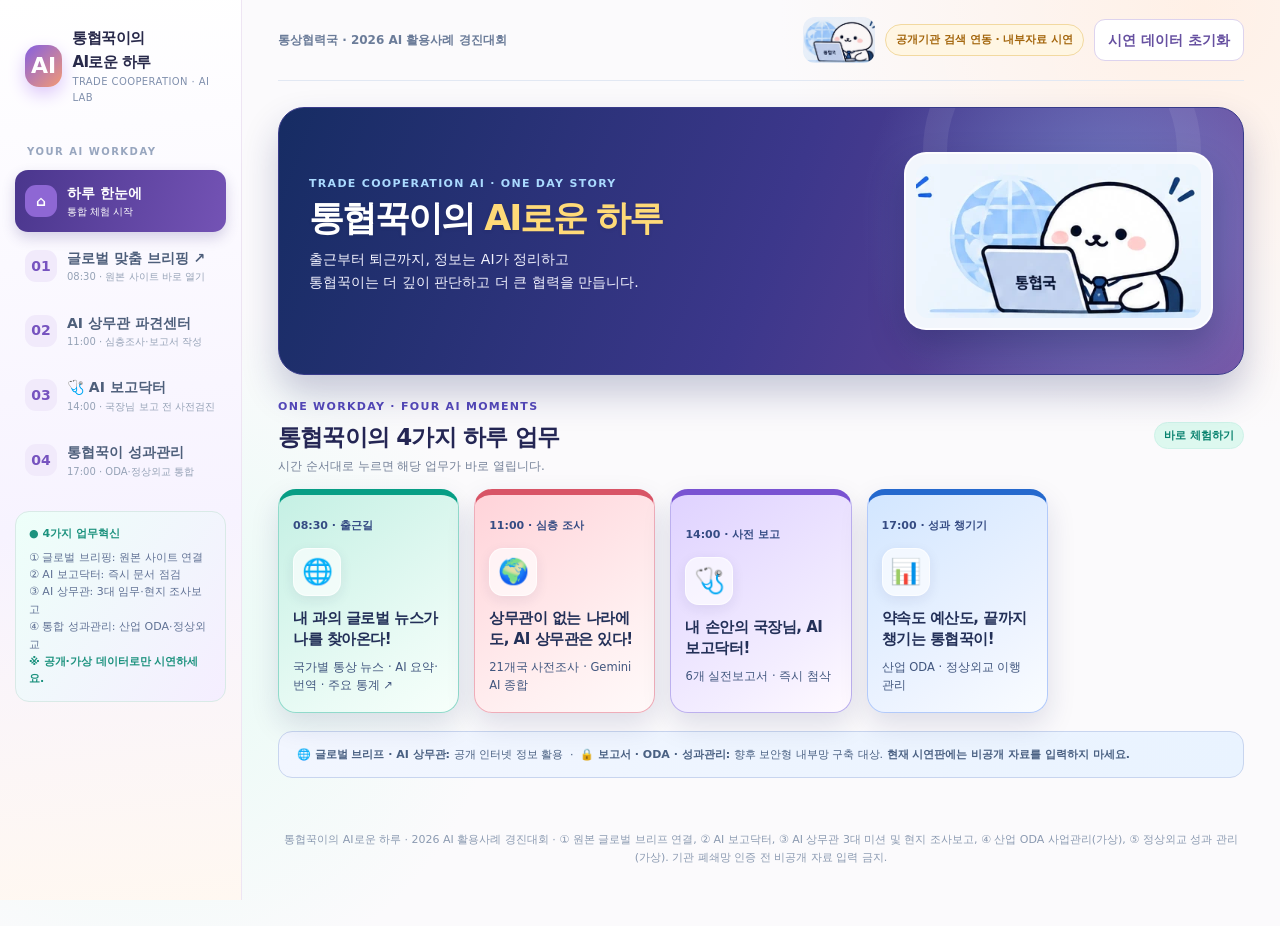
==== lite/index.html @ 926f80d9 "lite: 홈 카드 순서 11:00 심층조사 → 14:00 사전보고" ====
<!DOCTYPE html>
<!DOCTYPE html>

<html lang="ko">
<head>
<meta charset="utf-8"/><meta content="width=device-width,initial-scale=1" name="viewport"/>
<meta content="#123f92" name="theme-color"/>
<title>통협꾹이의 AI로운 하루 v26 | 심층 실무보고 개선판</title>
<script id="v26-config">/* AI 프록시 주소(Cloudflare Worker: /api/officer, /api/redpen). 비워두면 규칙 종합·규칙 점검으로 동작 */
window.TGG_OFFICER_API="https://tonghyeop-officer.tonghyeop-ai.workers.dev";</script>
<style>
:root{--bg:#f2f6fd;--ink:#17284a;--navy:#0d2760;--blue:#1761d3;--sky:#e9f2ff;--sky2:#f7faff;--mute:#61708c;--line:#dfe8f7;--white:#fff;--teal:#079c9b;--orange:#f4a527;--red:#da5361;--shadow:0 16px 40px rgba(20,56,116,.075)}*{box-sizing:border-box}html{scroll-behavior:smooth}body{margin:0;background:var(--bg);color:var(--ink);font-family:'Pretendard','Apple SD Gothic Neo','Malgun Gothic',system-ui,sans-serif;font-size:14px;line-height:1.58}button,input,textarea,select{font:inherit}button{cursor:pointer}button:disabled{opacity:.43;cursor:not-allowed}a{color:var(--blue)}.app{display:grid;grid-template-columns:242px minmax(0,1fr);min-height:100vh}.side{background:#fff;border-right:1px solid var(--line);padding:24px 15px;position:sticky;top:0;height:100vh;overflow:auto}.brand{display:flex;align-items:center;gap:10px;padding:3px 10px 28px}.brand-mark{width:42px;height:42px;background:linear-gradient(135deg,#1976df,#0a388d);border-radius:14px;display:grid;place-items:center;color:white;font-size:22px;font-weight:900}.brand strong{display:block;font-size:15px;letter-spacing:-.6px}.brand span{display:block;font-size:10px;color:#8090ad;letter-spacing:.4px}.side-cap{font-size:10px;font-weight:900;color:#98a6bf;letter-spacing:1.5px;margin:10px 12px}.nav{display:flex;align-items:center;text-align:left;width:100%;background:none;border:0;color:#4e5f7b;font-weight:720;padding:12px 10px;border-radius:13px;gap:10px;margin:3px 0}.nav i{font-style:normal;width:32px;height:32px;display:grid;place-items:center;background:#f0f5fd;border-radius:11px;font-size:14px;font-weight:900;color:#3262aa}.nav .ntext{min-width:0}.nav .ntext small{display:block;font-size:10px;color:#95a2b6;font-weight:500}.nav.active,.nav:hover{color:#1254c0;background:#eaf2ff}.nav.active i{color:#fff;background:#2168db}.sidebar-bottom{margin-top:20px;border-radius:14px;background:#eef4ff;border:1px solid #dce9fe;padding:13px;font-size:11px;color:#607194}.sidebar-bottom b{color:#2553a0}.main{padding:0 36px 60px;min-width:0;max-width:1720px;width:100%;margin:auto}.top{padding:17px 0;border-bottom:1px solid #e2e8f3;display:flex;align-items:center;justify-content:space-between;gap:12px}.crumb{font-size:12px;color:#6b7c99;font-weight:750}.topright{display:flex;align-items:center;gap:10px}.demochip{font-size:11px;background:#fff6e3;color:#a3650c;border:1px solid #f2d9a0;border-radius:100px;padding:6px 10px;font-weight:800}.ghost{border:1px solid #cfdef4;background:#fff;color:#2258a3;border-radius:11px;padding:9px 13px;font-weight:750}.ghost:hover{background:#f0f6ff}.primary{border:0;background:#175dd2;color:white;padding:10px 16px;border-radius:11px;font-weight:800;box-shadow:0 5px 12px rgba(29,85,199,.14)}.primary:hover{background:#0a4dad}.softbtn{border:0;background:#e9f1ff;color:#1957b7;padding:10px 14px;border-radius:11px;font-weight:800}.dangerbtn{border:1px solid #f0cbd1;background:#fff6f7;color:#c54558;padding:9px 12px;border-radius:10px}.buttons{display:flex;flex-wrap:wrap;gap:8px;align-items:center}.page{display:none;animation:fadein .22s ease}.page.active{display:block}@keyframes fadein{from{opacity:.5;transform:translateY(5px)}to{opacity:1;transform:translateY(0)}}.page-head{display:flex;justify-content:space-between;align-items:flex-end;gap:15px;margin:27px 0 20px}.eyebrow{color:#2c69c0;font-size:11px;letter-spacing:1.3px;font-weight:900}.page-head h1{font-size:clamp(24px,2.7vw,33px);letter-spacing:-1.4px;margin:6px 0 3px}.page-head p{color:#667999;margin:3px 0;font-size:13px}.card{background:#fff;border:1px solid #e3eaf6;box-shadow:var(--shadow);border-radius:19px;padding:20px;margin-bottom:16px}.hero{background:linear-gradient(110deg,#fff,#e7f0ff);border:1px solid #d9e8ff;border-radius:26px;display:grid;grid-template-columns:1fr 320px;align-items:center;min-height:252px;overflow:hidden;margin:26px 0 21px;padding:30px 35px;position:relative}.hero:before{content:'';position:absolute;right:0;top:0;height:100%;width:50%;background:radial-gradient(circle at 60% 45%,#bfdbff 0%,transparent 65%);opacity:.6}.hero>div{position:relative;z-index:2}.hero h1{font-size:clamp(30px,3.5vw,48px);line-height:1.22;color:#0d2862;letter-spacing:-2px;margin:7px 0 13px}.hero h1 em{font-style:normal;color:#1f6ae5}.hero p{font-size:14px;color:#4d6388;margin:0 0 21px}.mascotpic{width:280px;max-width:100%;mix-blend-mode:multiply;filter:drop-shadow(0 14px 10px rgba(30,69,143,.07))}.hero-mascot{justify-self:end;align-self:end;z-index:2}.tag{font-size:11px;color:#2c62bd;font-weight:800;background:#e9f1ff;border:1px solid #cfe0fd;border-radius:100px;padding:4px 9px;display:inline-block}.tag.yellow{color:#986018;background:#fff3dd;border-color:#ffe2af}.tag.green{color:#068069;background:#e9faf5;border-color:#cdf2e8}.tag.red{color:#b53850;background:#fff0f3;border-color:#f8dbe1}.badge-count{border-radius:11px;padding:10px;background:#eaf1fd;font-weight:900;color:#2364c9;font-size:22px;text-align:center}.three{display:grid;grid-template-columns:repeat(3,minmax(0,1fr));gap:14px}.four{display:grid;grid-template-columns:repeat(4,minmax(0,1fr));gap:14px}.two{display:grid;grid-template-columns:repeat(2,minmax(0,1fr));gap:15px}.story{display:grid;grid-template-columns:repeat(5,minmax(0,1fr));gap:12px}.story-item{border:1px solid #dfebfa;background:#fff;box-shadow:var(--shadow);border-radius:17px;padding:17px 14px;text-align:left;transition:transform .2s,border-color .2s;min-height:202px}.story-item:hover{transform:translateY(-4px);border-color:#74a6f0}.story-time{font-size:11px;font-weight:900;color:#3676c4}.story-emoji{width:48px;height:48px;margin:12px 0;background:#eaf2ff;border-radius:14px;display:grid;place-items:center;font-size:25px}.story-item strong{display:block;font-size:15px;line-height:1.4;letter-spacing:-.5px}.story-item small{display:block;color:#8190a9;font-size:11px;margin-top:8px}.mini-stat{border:1px solid var(--line);background:#fff;border-radius:17px;padding:19px;min-width:0}.mini-stat strong{display:block;font-size:29px;letter-spacing:-1px;color:#153a8c}.mini-stat small{font-size:11px;color:#7585a1}.mini-stat .kpi-label{font-size:12px;font-weight:800;color:#4e6080}.intro-list{display:grid;grid-template-columns:repeat(2,1fr);gap:10px}.intro-item{display:flex;gap:12px;align-items:start;padding:12px;background:#f7faff;border-radius:11px;color:#526582;font-size:12px}.intro-item b{color:#173a77}.subhead{font-size:17px;letter-spacing:-.5px;margin:0 0 12px}.hint{font-size:11px;color:#7584a0}.row{display:flex;gap:12px;align-items:center}.between{justify-content:space-between}.field{display:flex;flex-direction:column;gap:6px;margin-bottom:12px;min-width:0}.field label{font-size:11px;color:#5b6d8c;font-weight:850}input,select,textarea{width:100%;border:1px solid #d7e2f1;border-radius:10px;background:#fff;padding:11px 12px;color:#263b5c;outline:none}input:focus,select:focus,textarea:focus{border-color:#6fa4ff;box-shadow:0 0 0 3px #e9f2ff}textarea{resize:vertical;min-height:130px}.controls{display:grid;grid-template-columns:1.1fr 1fr 1fr 1.2fr;gap:10px;align-items:end}.segment{display:inline-flex;border:1px solid #d7e4f7;background:#eff5ff;border-radius:12px;padding:4px;gap:3px}.segment button{background:transparent;color:#55709e;border:0;border-radius:9px;padding:8px 12px;font-size:12px;font-weight:800}.segment button.active{background:#fff;color:#1556b6;box-shadow:0 2px 7px rgba(22,64,121,.1)}.list-item{border-bottom:1px solid #e9edf5;padding:15px 1px}.list-item:last-child{border-bottom:0}.list-item:hover{background:#fbfdff}.list-title{font-size:14px;font-weight:850;letter-spacing:-.3px}.meta{font-size:11px;color:#8391a8}.text-muted{color:#677996}.tab-pane{display:none}.tab-pane.active{display:block}.col-scroll{max-height:650px;overflow-y:auto}.detail{background:#f7faff;border:1px solid #dfeafb;border-radius:14px;padding:18px;min-height:340px}.detail h3{margin:10px 0 8px}.detail p{color:#536985}.pillbox{padding:10px 13px;border-radius:12px;background:#f5f9ff;border:1px solid #e0eafb}.micro{font-size:10px;color:#7788a5}.notice{background:#fff7e9;border:1px solid #f8e0b8;color:#946120;padding:10px 14px;border-radius:11px;font-size:11px;margin-bottom:14px}.successnote{background:#e9faf6;border:1px solid #cceee2;color:#147966;padding:10px 14px;border-radius:11px;font-size:11px}.output{padding:17px;background:#f7faff;border:1px solid #dfebfb;border-radius:13px;white-space:pre-wrap;overflow-wrap:anywhere;min-height:160px;max-height:520px;overflow:auto;font-size:12px;line-height:1.85;color:#344963}.scroll-table{width:100%;overflow:auto}table{width:100%;border-collapse:collapse;font-size:12px}th{padding:10px 12px;text-align:left;font-size:11px;color:#71809c;background:#f6f9fe;font-weight:900;white-space:nowrap}td{border-bottom:1px solid #e8edf6;padding:12px;vertical-align:top}tr:hover td{background:#fbfdff}.clickable{cursor:pointer}.line{height:1px;background:#e4ebf7;margin:16px 0}.progress{height:9px;background:#edf2fc;border-radius:100px;overflow:hidden}.progress span{display:block;height:100%;background:linear-gradient(90deg,#62a7f0,#0e82dd);border-radius:100px}.status{border-radius:7px;font-size:10px;padding:4px 8px;font-weight:900;white-space:nowrap}.status.done{background:#e6f8f0;color:#00856d}.status.going{background:#e8f1ff;color:#2866ba}.status.delay{background:#fff0f0;color:#c04e4e}.status.review{background:#fff3df;color:#ab7619}.check{display:flex;gap:8px;align-items:start;font-size:12px;padding:9px 11px;border-radius:10px;background:#f8fbff;border:1px solid #edf1f9}.check input{width:auto;margin-top:4px}.compare{display:grid;grid-template-columns:1fr 1fr;gap:12px}.compare .output{min-height:250px}.before{border-top:3px solid #d26573}.after{border-top:3px solid #1caa98}.rule-row{display:flex;justify-content:space-between;align-items:start;border-bottom:1px solid #e8edf5;padding:12px 0;gap:12px}.rule-row:last-child{border:0}.op-card{padding:15px;border:1px solid #e3ebf8;border-radius:14px;background:#fff;margin-bottom:10px;cursor:pointer;transition:.2s}.op-card.active,.op-card:hover{border-color:#5f92e5;background:#f5f9ff}.op-card h4{margin:7px 0 3px;font-size:14px}.op-card p{font-size:11px;color:#7484a0;margin:4px 0}.radar{height:172px;background:radial-gradient(circle at center,transparent 15%,#bfddff33 15%,#bfddff33 16%,transparent 16%,transparent 30%,#bfddff33 31%,transparent 32%,transparent 50%,#bfddff44 51%,transparent 52%),linear-gradient(125deg,#153d7a,#0b2452);position:relative;overflow:hidden;border-radius:16px}.radar:before{content:'';position:absolute;inset:-50%;background:conic-gradient(from 60deg at center,transparent 0deg,transparent 320deg,#4ffffc32 353deg,transparent 360deg);animation:spin 8s linear infinite}@keyframes spin{to{transform:rotate(360deg)}}.radar b{position:absolute;top:18px;left:20px;color:#fff;font-size:14px}.radar small{position:absolute;bottom:18px;left:20px;color:#c7e5ff}.rpin{position:absolute;width:12px;height:12px;border-radius:50%;background:#5eecdc;box-shadow:0 0 0 7px #5eecd822;z-index:1}.rpin.p1{left:37%;top:58%}.rpin.p2{left:58%;top:39%}.rpin.p3{left:79%;top:68%}.world{position:relative;border-radius:18px;overflow:hidden;background:linear-gradient(155deg,#e7f3ff,#f8fbff);border:1px solid #dce7f7;height:340px}.world svg{width:100%;height:100%}.pin{position:absolute;border:none;width:24px;height:24px;border-radius:20px;background:#2672d4;color:white;font-size:10px;font-weight:900;box-shadow:0 3px 12px #17437b4d;transform:translate(-50%,-50%);display:grid;place-items:center;border:2px solid white;cursor:pointer}.pin:hover,.pin.active{background:#ec9434;transform:translate(-50%,-50%) scale(1.22)}.pin-label{position:absolute;color:#275384;font-size:10px;white-space:nowrap;font-weight:900;pointer-events:none;transform:translate(-50%,8px);display:none;background:#ffffffed;border:1px solid #dbe7f5;padding:3px 6px;border-radius:6px;z-index:3}.pin:hover + .pin-label{display:block}.donut{width:154px;height:154px;border-radius:100%;display:grid;place-items:center;margin:auto;position:relative;background:conic-gradient(#13a886 0 65%,#3983dc 65% 90%,#e58c45 90% 100%)}.donut:before{content:'';background:white;width:109px;height:109px;position:absolute;border-radius:100%}.donut div{z-index:1;text-align:center}.donut strong{font-size:30px;color:#174b92;display:block}.chart-row{display:grid;grid-template-columns:100px 1fr 38px;align-items:center;gap:10px;margin:12px 0;font-size:12px}.chart-row .progress{height:11px}.chart-row b{text-align:right;color:#2b599c}.dashboard-head{display:grid;grid-template-columns:repeat(4,1fr);gap:12px;margin-bottom:15px}.big-map{min-width:0}.iframebox{width:100%;height:min(74vh,800px);border:1px solid #dce8f9;border-radius:13px;background:white}.embedhead{display:flex;justify-content:space-between;gap:12px;align-items:center;margin-bottom:12px}.footer{padding:35px 0 0;color:#8b9ab1;font-size:11px;text-align:center}.toast{position:fixed;bottom:25px;right:27px;z-index:30;background:#16396f;color:white;padding:13px 18px;border-radius:12px;font-size:12px;box-shadow:0 12px 22px #0824543a;display:none}.toast.show{display:block}.searchline{display:flex;align-items:center;gap:10px}.empty{padding:50px 15px;text-align:center;color:#8b9ab1}.btn-mini{border:1px solid #d6e3f6;background:#f5f9ff;color:#225cb9;padding:6px 10px;border-radius:8px;font-size:11px;font-weight:800}.mb0{margin-bottom:0}.mt0{margin-top:0}.span2{grid-column:span 2}.hide{display:none!important}
@media(max-width:1180px){.app{grid-template-columns:205px minmax(0,1fr)}.main{padding:0 18px 42px}.story{grid-template-columns:repeat(3,1fr)}.controls{grid-template-columns:repeat(2,1fr)}}@media(max-width:840px){.two[style*="grid-template-columns"]{grid-template-columns:1fr!important}.app{display:block}.side{height:auto;position:relative;padding:10px 12px;white-space:nowrap;display:flex;gap:5px;overflow-x:auto}.side .brand,.side .side-cap,.side .sidebar-bottom{display:none}.nav{min-width:134px;width:auto}.nav i{display:none}.nav .ntext small{font-size:9px}.main{padding:0 12px 35px}.two,.three,.four,.dashboard-head{grid-template-columns:1fr 1fr}.hero{grid-template-columns:1fr 180px;padding:19px}.hero-mascot{align-self:center}.story{grid-template-columns:repeat(2,1fr)}.page-head{align-items:start;flex-direction:column}.controls{grid-template-columns:1fr 1fr}.world{height:280px}}@media(max-width:560px){.two,.three,.four,.dashboard-head,.compare,.controls{grid-template-columns:1fr}.story{grid-template-columns:1fr 1fr}.story-item{min-height:170px;padding:13px}.story-item strong{font-size:13px}.hero{grid-template-columns:1fr;padding:20px}.hero-mascot{position:absolute;right:-45px;bottom:0;width:185px;opacity:.22}.hero h1{font-size:29px}.hero p{max-width:320px}.card{padding:15px}.top{flex-wrap:wrap}.page-head h1{font-size:26px}.pin-label{font-size:8px}.world{height:210px}}@media print{.side,.top,.buttons,.footer,.ghost,.primary,.softbtn{display:none!important}.app{display:block}.main{padding:0}.page:not(.active){display:none}.card{box-shadow:none;border:1px solid #bbb}}
.topmascot{width:72px;height:46px;object-fit:cover;object-position:70% 42%;border-radius:12px;mix-blend-mode:multiply}@media(max-width:600px){.topmascot{display:none}}

.source-banner{display:flex;gap:13px;align-items:center;background:linear-gradient(105deg,#e8f9f4,#f3faff);border:1px solid #bce8dd;padding:15px 18px;border-radius:17px;color:#174e71}.source-banner div{flex:1}.source-banner b{font-size:14px}.source-banner small{font-size:11px;display:block;color:#4d7383}.live-dot{width:11px;height:11px;border-radius:50%;background:#00ac80;box-shadow:0 0 0 5px #cff6e9;flex-shrink:0}.live-headline{width:100%;text-align:left;padding:13px 10px;background:none;border:0;border-bottom:1px solid #e9edf5;display:block}.live-headline.active,.live-headline:hover{background:#edf6ff;border-radius:11px}.live-headline b{font-size:13px;line-height:1.48;display:block}.live-headline small{display:block;margin-top:5px;color:#7d8aa0}.news-link{display:inline-flex;border:1px solid #accbed;background:#fff;color:#1b5db0;border-radius:10px;font-weight:800;padding:9px 12px;text-decoration:none;margin-top:10px}.source-banner .tag{white-space:nowrap}.tab-pane .tag{vertical-align:middle}@media(max-width:800px){.source-banner{align-items:flex-start}.controls{grid-template-columns:1fr 1fr!important}.controls>button{width:100%}}@media(max-width:520px){.controls{grid-template-columns:1fr!important}.segment{display:flex;flex-wrap:wrap}.source-banner{flex-wrap:wrap}}

/* Five real directorate division selectors */
.dept-showcase{margin:19px 0 18px;background:#fff;border:1px solid #dce8f9;border-radius:20px;padding:20px;box-shadow:var(--shadow)}
.dept-showcase-head{display:flex;align-items:center;justify-content:space-between;gap:10px;flex-wrap:wrap;margin-bottom:12px}
.dept-showcase-head h3{margin:0;color:#17396f;font-size:17px;letter-spacing:-.5px}
.dept-showcase-head small{color:#7788a4}
.dept-grid{display:grid;grid-template-columns:repeat(5,minmax(0,1fr));gap:10px}
.dept-card{min-width:0;border:1px solid #d9e6fa;background:linear-gradient(140deg,#fbfdff,#eef5ff);border-radius:14px;text-align:left;padding:14px 12px;transition:.18s}
.dept-card:hover,.dept-card:focus-visible{transform:translateY(-2px);background:#e7f1ff;border-color:#7eb0f4;outline:none}
.dept-card span{font-size:19px;display:block;margin-bottom:8px}.dept-card strong{display:block;font-size:12px;color:#214d90;line-height:1.35;word-break:keep-all}.dept-card small{font-size:11px;color:#7083a0;display:block;margin-top:7px;line-height:1.45}
.dept-hint{background:#edf5ff;border:1px solid #dceafa;border-radius:12px;color:#305d9f;font-size:12px;padding:10px 13px;margin-bottom:13px}
@media(max-width:1150px){.dept-grid{grid-template-columns:repeat(3,minmax(0,1fr))}}
@media(max-width:690px){.dept-grid{grid-template-columns:repeat(2,minmax(0,1fr))}.dept-card{padding:12px 10px}}

/* Real on-device Whisper STT */
.stt-panel{margin:14px 0;padding:16px;border-radius:16px;border:1px solid #b9d8f9;background:linear-gradient(145deg,#edf7ff 0%,#fff 80%)}
.stt-panel h3{font-size:15px;font-weight:850;color:#11376d;margin:0 0 10px}
.stt-layout{display:grid;grid-template-columns:1.1fr 1fr;gap:12px;align-items:end}
.stt-state{margin:10px 0;color:#22588d;font-size:12px;font-weight:700;background:white;border:1px solid #cbdff5;padding:10px 12px;border-radius:11px;min-height:42px;white-space:pre-line}
.stt-progress{height:7px;background:#dbe9f7;border-radius:999px;overflow:hidden;margin:8px 0}
.stt-progress>div{height:100%;width:0%;background:linear-gradient(90deg,#1675ce,#15b7c9);transition:width .3s}
.stt-action-line{display:flex;align-items:center;gap:9px;flex-wrap:wrap;margin:12px 0 8px}
.stt-pill{display:inline-flex;gap:5px;align-items:center;background:#dcedfb;border:1px solid #b4d9f4;padding:6px 9px;border-radius:999px;font-size:11px;color:#245e8a;font-weight:750}
.stt-warning{font-size:11px;line-height:1.6;color:#536985;margin:6px 0 0}
.stt-file{font-size:12px;max-width:100%;padding:9px 8px;border-radius:10px;background:#fff;border:1px solid #d8e4f4}
@media(max-width:860px){.stt-layout{grid-template-columns:1fr}}

/* v7: Use the existing public Korean trade briefing unchanged. */
a.nav-external,a.story-link,a.original-brief-btn{text-decoration:none;box-sizing:border-box;cursor:pointer;font-family:inherit}
a.nav-external{display:flex}
a.story-link{display:block;color:inherit}
a.original-brief-btn{display:inline-flex;align-items:center;justify-content:center;gap:6px}
a.nav-external:hover{background:#eef4ff;color:#175dd2}
a.story-link:hover{color:inherit}
a.original-brief-btn:focus-visible,a.nav-external:focus-visible,a.story-link:focus-visible{outline:3px solid #65a6ff;outline-offset:3px}

/* v12 – summit dashboard top-of-page repair and visual hierarchy */
#summit{min-width:0;width:100%;margin:0;padding:0}
#summit>.summit-header{margin:18px 0 17px;padding:23px 26px;display:flex;align-items:center;justify-content:space-between;gap:20px;border:1px solid #dddff7;border-radius:22px;background:linear-gradient(110deg,#f0f7ff 0%,#eefbf5 51%,#fff5e6 100%);box-shadow:0 10px 26px rgba(15,64,125,.06)}
#summit .summit-header .eyebrow{font-size:11px;letter-spacing:.2px;color:#247d9d;margin-bottom:9px}
#summit .summit-header h1{color:#173160;font-size:clamp(23px,2.4vw,31px);line-height:1.25;letter-spacing:-1.1px;margin:0 0 8px}
#summit .summit-header h1 span{color:#1262c4}
#summit .summit-header p{color:#526986;font-size:12px;margin:0}
#summit .summit-head-pills{display:flex;flex-wrap:wrap;gap:7px;margin-top:15px}
#summit .summit-head-pills span{display:inline-flex;align-items:center;gap:5px;background:#ffffffe3;border:1px solid #dde9ef;border-radius:100px;font-size:10px;font-weight:760;color:#446281;padding:5px 10px}
#summit .summit-header-actions{display:flex;align-items:flex-end;flex-direction:column;gap:11px;flex:none}
#summit .summit-demo-label{color:#8b641b;font-size:11px;font-weight:800;background:#fff5d8;border:1px solid #f5dfab;padding:7px 11px;border-radius:12px;white-space:nowrap}
#summit .summit-original-link{text-decoration:none;color:#fff;background:linear-gradient(110deg,#2365c9,#5a54c7);font-weight:800;font-size:11px;border-radius:11px;padding:10px 14px;box-shadow:0 5px 11px rgba(49,79,160,.14);white-space:nowrap}
#summit .summit-original-link:hover{filter:brightness(1.08)}
#summit .dashboard-head{margin:0 0 14px;gap:12px;grid-template-columns:repeat(4,minmax(0,1fr))}
#summit .dashboard-head .mini-stat{padding:17px 18px;border-radius:17px;border:1px solid #e0e8f1;box-shadow:0 8px 17px rgba(30,69,125,.035)}
#summit .dashboard-head .mini-stat:nth-child(1){background:linear-gradient(120deg,#edf4ff,#fff)}
#summit .dashboard-head .mini-stat:nth-child(2){background:linear-gradient(120deg,#e8faf3,#fff)}
#summit .dashboard-head .mini-stat:nth-child(3){background:linear-gradient(120deg,#f0efff,#fff)}
#summit .dashboard-head .mini-stat:nth-child(4){background:linear-gradient(120deg,#fff3e4,#fff)}
#summit .dashboard-head .mini-stat strong{font-size:27px;margin:5px 0 2px}
#summit .big-map{background:#fff}
#summit .world{background:linear-gradient(135deg,#e5f6ff,#f4faf9);border-color:#cce5ee}
#summit .pin{background:linear-gradient(135deg,#2875d4,#1bb0a1)}
#summit .pin:hover,#summit .pin.active{background:#ed9c3e}
#summit .card{border-color:#e0e7f4}
#summit .big-map .subhead{color:#204777}
@media(max-width:1100px){#summit>.summit-header{align-items:flex-start;flex-direction:column}#summit .summit-header-actions{flex-direction:row;align-items:center;flex-wrap:wrap}}
@media(max-width:840px){#summit .dashboard-head{grid-template-columns:repeat(2,minmax(0,1fr))}}
@media(max-width:560px){#summit>.summit-header{margin:12px 0 14px;padding:17px}#summit .dashboard-head{grid-template-columns:repeat(2,minmax(0,1fr));gap:8px}#summit .dashboard-head .mini-stat{padding:12px}#summit .dashboard-head .mini-stat strong{font-size:22px}#summit .summit-header h1{font-size:23px}#summit .summit-original-link{padding:9px 11px}}

@media(max-width:560px){
#summit>.summit-header{padding:15px 15px 13px;gap:9px}
#summit .summit-head-pills{display:none}
#summit .summit-header h1{font-size:21px;line-height:1.27}
#summit .summit-header p{font-size:11px;line-height:1.45}
#summit .summit-header .eyebrow{font-size:10px;margin-bottom:6px}
#summit .summit-header-actions{flex-direction:row;justify-content:space-between;align-items:center;gap:8px;width:100%;margin-top:2px}
#summit .summit-demo-label{font-size:9px;padding:6px 8px}
#summit .summit-original-link{font-size:9px;padding:8px 9px}
#summit .dashboard-head .mini-stat .kpi-label{font-size:11px}
}

/* v13 · AI Commercial Attache mission dispatch — complete UI redesign */
.mission-app{max-width:1350px;margin:0 auto;color:#243252}
.mission-hero{position:relative;display:flex;align-items:center;justify-content:space-between;gap:18px;background:linear-gradient(108deg,#2f266e 0%,#5d4197 52%,#267c9d 100%);border-radius:25px;padding:30px 34px;color:white;overflow:hidden;box-shadow:0 14px 30px #2d257026}
.mission-hero:before{content:'';position:absolute;right:125px;top:-74px;width:220px;height:220px;border:30px solid #fff1;border-radius:50%}.mission-hero-copy{z-index:1}.mission-eyebrow{font-size:11px;letter-spacing:1.6px;font-weight:900;color:#ffe1a0}.mission-hero h1{font-size:clamp(27px,3.2vw,42px);line-height:1.24;letter-spacing:-1.4px;margin:8px 0 12px;font-weight:900}.mission-hero em{font-style:normal;color:#ffdd85}.mission-hero p{font-size:13px;line-height:1.75;color:#efeaff;margin:0}.mission-chips{display:flex;flex-wrap:wrap;gap:8px;margin-top:18px}.mission-chips span{display:inline-flex;align-items:center;background:#ffffff1c;border:1px solid #ffffff36;padding:7px 10px;border-radius:30px;font-size:11px;font-weight:700}.mission-hero-aside{width:180px;min-height:146px;display:grid;place-items:center;position:relative;flex:none}.mission-globe{font-size:103px;filter:drop-shadow(0 6px 10px #1e1a5e44)}.mission-orbit{position:absolute;bottom:8px;right:2px;background:#fff;color:#38337a;font-size:12px;line-height:1.15;text-align:center;border:4px solid #8abbe6;border-radius:50%;height:71px;width:71px;display:grid;align-content:center;box-shadow:0 5px 14px #121a3c44}.mission-orbit b{font-size:9px}.mission-disclaimer{margin:12px 0 24px;padding:11px 16px;border:1px solid #ecdfbf;background:#fff9ed;border-radius:13px;font-size:11px;line-height:1.75;color:#796243}.mission-stephead{display:flex;justify-content:space-between;align-items:center;gap:12px;margin:12px 0}.mission-stephead h2{font-size:19px;margin:4px 0 0;color:#222f58;letter-spacing:-.5px}.mission-tiny{font-size:10px;font-weight:900;letter-spacing:1.3px;color:#7360aa}.mission-time{font-size:11px;color:#77799e;background:#f0eff8;border-radius:28px;padding:8px 12px;font-weight:800}.mission-grid{display:grid;grid-template-columns:repeat(3,minmax(0,1fr));gap:12px;margin:13px 0 17px}.mission-type{border:2px solid #e9e8f2;background:#fff;border-radius:17px;padding:18px 14px;display:flex;align-items:center;gap:12px;text-align:left;cursor:pointer;min-width:0;transition:box-shadow .15s,border-color .15s,transform .15s}.mission-type:hover{transform:translateY(-2px);box-shadow:0 7px 17px #1c316315}.mission-type.selected{background:linear-gradient(125deg,#fff7e9,#fff);border-color:#f3b95b;box-shadow:0 7px 17px #d08d3a22}.mission-type[data-mission=entry].selected{background:linear-gradient(125deg,#ebfff7,#fff);border-color:#41bfa5}.mission-type[data-mission=partner].selected{background:linear-gradient(125deg,#f1edff,#fff);border-color:#9b87e2}.mission-type-ico{width:49px;height:49px;border-radius:14px;display:grid;place-items:center;font-size:24px;flex:none}.m-supply{background:#fff0d7}.m-entry{background:#dff9ef}.m-partner{background:#ece8ff}.mission-type b{display:block;font-size:14px;color:#24345a;line-height:1.4}.mission-type small{display:block;font-size:10px;color:#74809a;line-height:1.6;margin-top:4px}.mission-arrow{margin-left:auto;font-size:18px;color:#aeb8ce}.mission-workarea{display:grid;grid-template-columns:minmax(0,1.7fr) minmax(220px,.65fr);gap:13px;align-items:stretch}.mission-input-panel{background:#fff;border-radius:19px;border:1px solid #e0e7f4;padding:22px 24px;box-shadow:0 10px 30px #283e6b0a;min-width:0}.mission-panel-title{display:flex;align-items:center;gap:10px;margin-bottom:18px}.mission-panel-title>span{font-size:30px}.mission-panel-title strong{display:block;font-size:17px}.mission-panel-title small{color:#7e87a4;font-size:11px}.mission-fields-row{display:grid;grid-template-columns:1fr 1fr;gap:12px}.mission-field{min-width:0;margin-bottom:14px}.mission-field label{display:block;font-weight:800;color:#415174;font-size:11px;margin:0 0 7px}.mission-field select,.mission-field textarea{display:block;width:100%;border:1px solid #dbe1ed;border-radius:11px;padding:12px;background:#fbfcff;color:#24345e;font-family:inherit;font-size:13px;outline:none}.mission-field textarea{min-height:87px;resize:vertical;line-height:1.65}.mission-field select:focus,.mission-field textarea:focus{border-color:#725bb8;box-shadow:0 0 0 3px #7853cf17}.mission-samples{display:flex;flex-wrap:wrap;align-items:center;gap:6px;margin:2px 0 15px}.mission-samples>span{font-size:10px;color:#805f27;font-weight:900;margin-right:3px}.mission-samples button{border:1px solid #e2e5f0;background:#f6f7fc;color:#566482;padding:7px 8px;border-radius:8px;font-size:10px;font-weight:750;cursor:pointer}.mission-samples button:hover{background:#e6efff}.mission-submit-row{display:flex;align-items:center;gap:13px;flex-wrap:wrap}.mission-dispatch{border:0;border-radius:12px;background:linear-gradient(105deg,#6744b0,#b45a9b);padding:13px 21px;color:white;cursor:pointer;font-size:13px;font-weight:900;box-shadow:0 6px 12px #6a428c38}.mission-dispatch:hover{filter:brightness(1.08)}.mission-submit-row>span{font-size:10px;color:#7c869a;flex:1;line-height:1.6}.mission-side-panel{background:linear-gradient(150deg,#e7f5fe,#f1f1ff);border:1px solid #d5e9f4;border-radius:19px;padding:22px;display:flex;flex-direction:column;justify-content:space-between;min-height:325px}.mission-side-top{display:flex;flex-direction:column;gap:9px}.mission-side-top span{font-weight:900;letter-spacing:1.2px;font-size:10px;color:#4878a1}.mission-side-top b{font-size:19px;color:#31488b}.mission-mini-map{text-align:center}.mission-pulse{font-size:73px;filter:drop-shadow(0 10px 8px #4988b525)}.mission-mini-map small{display:block;font-size:11px;color:#5b7092;line-height:1.7}.mission-mini-metrics{display:grid;grid-template-columns:1fr 1fr;gap:9px}.mission-mini-metrics div{background:#fff9;border:1px solid #fff;border-radius:13px;padding:10px;text-align:center}.mission-mini-metrics strong{font-size:24px;color:#4b64b1;display:block}.mission-mini-metrics span{display:block;font-size:10px;color:#647b91}.mission-side-panel p{color:#8090a8;font-size:9px;line-height:1.6;margin:10px 0 0}.mission-output{margin-top:24px}.mission-stephead-result{border-top:1px solid #dae4f1;padding-top:21px}.mission-result-chip{color:#307e70;border:1px solid #bcddd8;background:#edfaf4;padding:7px 10px;border-radius:20px;font-size:10px;font-weight:800}.mission-kpi-row{display:grid;grid-template-columns:repeat(3,minmax(0,1fr));gap:10px;margin:13px 0}.mission-kpi-row>div{border:1px solid #e3e9f1;background:linear-gradient(115deg,#f7faff,#fff);border-radius:14px;padding:14px 16px}.mission-kpi-row span{font-size:10px;color:#8291a6;display:block}.mission-kpi-row strong{font-size:15px;color:#2f3f74;display:block;margin-top:5px}.mission-kpi-row>div:nth-child(2){background:#effaf5}.mission-kpi-row>div:nth-child(3){background:#fff8e9}.mission-results-grid{display:grid;grid-template-columns:repeat(2,minmax(0,1fr));gap:13px}.mission-data-card{border:1px solid #e3e9f1;border-radius:18px;padding:18px 19px;background:#fff;min-width:0;box-shadow:0 7px 20px #334a7a09;border-top:4px solid #cbd5ee}.mission-accent-orange{border-top-color:#f3b24c}.mission-accent-violet{border-top-color:#8c75cb}.mission-accent-teal{border-top-color:#36bca0}.mission-accent-blue{border-top-color:#5aa1e5}.mission-card-head{display:flex;gap:10px;align-items:center;margin-bottom:12px}.mission-card-head>span{font-size:23px}.mission-card-head h3{font-size:15px;color:#24375c;margin:0 0 4px}.mission-card-head small{color:#929bb0;font-size:10px}.mission-point{background:#f7f8fc;border-radius:11px;padding:10px 12px;margin-bottom:7px}.mission-point b{display:block;font-size:11px;color:#4e5c83}.mission-point p{font-size:11px;line-height:1.65;color:#4f607c;margin:5px 0 0}.mission-list-item{display:flex;gap:9px;align-items:flex-start;padding:10px;border-bottom:1px solid #edf0f6;color:#536582;font-size:11px;line-height:1.7}.mission-list-item .mission-list-number{flex:none;width:23px;height:23px;background:#e4f8f0;color:#178969;display:grid;place-items:center;border-radius:100px;font-weight:900}.mission-agency{padding:10px 12px;border-radius:11px;background:#f7f5ff;margin-bottom:8px}.mission-agency b{display:block;color:#474174;font-size:11px;line-height:1.5}.mission-agency small{display:block;color:#8985ac;line-height:1.6;font-size:10px;margin-top:2px}.mission-agency a{display:inline-block;font-size:10px;color:#5b4bb2;font-weight:800;margin-top:6px}.mission-agency.candidate{background:#fff8e9}.mission-agency.candidate small{color:#916c37}.mission-source-buttons{display:flex;gap:8px;flex-wrap:wrap;margin-top:12px}.mission-source-buttons a{background:#f2f5ff;border:1px solid #dfe5f7;padding:7px 9px;color:#4b6193;border-radius:9px;font-weight:800;font-size:10px;text-decoration:none}.mission-live-button{border:0;border-radius:10px;background:#e7f4ff;padding:10px;color:#23668b;font-weight:850;cursor:pointer;margin:10px 0 0;font-size:11px;width:100%}.mission-live-button:hover{background:#d1edff}.mission-live-results{font-size:10px;color:#667892;line-height:1.6;margin-top:8px}.mission-report-preview{white-space:pre-wrap;overflow:auto;max-height:310px;background:#f6f8fc;border:1px solid #e0e7f1;border-radius:12px;padding:13px;color:#344c69;font-size:11px;line-height:1.85;font-family:inherit}.mission-report-actions{display:flex;gap:7px;flex-wrap:wrap}.mission-report-actions button{border:1px solid #dfe5f0;border-radius:9px;padding:9px 10px;color:#38517c;background:#fff;cursor:pointer;font-size:11px;font-weight:800}.mission-report-actions button:first-child{background:#4d6eb9;color:#fff;border-color:#4d6eb9}.mission-provenance{margin:13px 0;padding:12px 14px;background:#f7f8fb;border:1px solid #e8ecf3;display:flex;flex-wrap:wrap;gap:14px;border-radius:12px}.mission-provenance span{font-size:10px;color:#6c7894;line-height:1.6}
@media(max-width:1120px){.mission-grid{grid-template-columns:1fr}.mission-type{min-height:74px}.mission-hero-aside{width:110px}.mission-globe{font-size:70px}}
@media(max-width:850px){.mission-workarea{grid-template-columns:1fr}.mission-side-panel{display:none}.mission-results-grid{grid-template-columns:1fr}.mission-grid{grid-template-columns:repeat(3,minmax(0,1fr))}.mission-type{flex-direction:column;align-items:flex-start}.mission-type .mission-arrow{display:none}}
@media(max-width:620px){.mission-hero{padding:22px;border-radius:18px}.mission-hero h1{font-size:28px}.mission-hero-aside{display:none}.mission-hero p{font-size:11px}.mission-disclaimer{font-size:10px}.mission-stephead h2{font-size:16px}.mission-time{display:none}.mission-grid{grid-template-columns:1fr;gap:8px}.mission-type{flex-direction:row;align-items:center;padding:12px}.mission-type small{font-size:10px}.mission-input-panel{padding:16px}.mission-fields-row{grid-template-columns:1fr;gap:0}.mission-results-grid{grid-template-columns:1fr}.mission-kpi-row{gap:6px}.mission-kpi-row>div{padding:12px 10px}.mission-kpi-row strong{font-size:12px}.mission-data-card{padding:15px}.mission-provenance{display:block}.mission-provenance span{display:block;margin:4px 0}}
</style>
<style id="v8-style">
:root{--bg:#fbfafc;--ink:#28294a;--navy:#312e68;--blue:#6554c0;--sky:#f2edff;--sky2:#fcf9ff;--mute:#736c88;--line:#eae4f1;--teal:#139985;--orange:#e78a42;--shadow:0 16px 34px rgba(59,40,91,.07)}
body{background:radial-gradient(circle at 94% 1%,#fff0e6,transparent 28%),radial-gradient(circle at 12% 70%,#e8fbf5,transparent 27%),#fbfafc}
.side{background:linear-gradient(175deg,#fff,#f7f3ff 58%,#fff8f1);border-color:#eee5f3}
.brand-mark{background:linear-gradient(135deg,#855fe1,#f39a74);box-shadow:0 7px 17px #ddc8fa}
.nav:hover,.nav.active{color:#6a46b4;background:#f2eaff}.nav.active i{background:#8e67d4}.nav i{background:#f1eafb;color:#7653bf}
.sidebar-bottom{background:linear-gradient(125deg,#edfff9,#f5eeff);border-color:#d9eae7}.sidebar-bottom b{color:#1c927e}
.hero{background:linear-gradient(118deg,#fff8f1 0%,#f5f0ff 54%,#e9faf4 100%);border:1px solid #efe4f6}
.hero:before{background:radial-gradient(circle at 60% 45%,#ffe3b9,transparent 65%)}
.hero h1{color:#39306a}.hero h1 em{color:#bf5d9c}
.card,.mini-stat,.story-item{border-color:#eae3ee;box-shadow:0 10px 27px rgba(67,41,89,.055)}
.story-item{position:relative;overflow:hidden;transition:transform .18s,box-shadow .18s}
.story-item:before{content:"";position:absolute;left:0;right:0;top:0;height:6px;background:var(--accent,#8b72d6)}
.story-item:nth-child(1){--accent:#f3a34c;background:linear-gradient(165deg,#fff9f1,#fff)}
.story-item:nth-child(2){--accent:#25b2b0;background:linear-gradient(165deg,#eafffc,#fff)}
.story-item:nth-child(3){--accent:#e66e87;background:linear-gradient(165deg,#fff1f5,#fff)}
.story-item:nth-child(4){--accent:#8e74dd;background:linear-gradient(165deg,#f4efff,#fff)}
.story-item:nth-child(5){--accent:#6eb65c;background:linear-gradient(165deg,#effaec,#fff)}
.story-item:nth-child(1) .story-emoji{background:#fff0d8}.story-item:nth-child(2) .story-emoji{background:#d9f9f4}.story-item:nth-child(3) .story-emoji{background:#ffe2e9}.story-item:nth-child(4) .story-emoji{background:#eae1ff}.story-item:nth-child(5) .story-emoji{background:#e3f6dd}
.story-item:hover{transform:translateY(-3px);box-shadow:0 17px 30px rgba(84,60,123,.12)}
.primary{background:linear-gradient(115deg,#8755cd,#b66db6);box-shadow:0 5px 15px #d5bcf2}.primary:hover{background:linear-gradient(115deg,#7543b8,#aa589d)}
.softbtn{background:#eaf9f3;color:#147e70}.ghost{color:#6650a0;border-color:#ddd3ee}.ghost:hover{background:#f6f0ff}
.tag{background:#f2edff;color:#775ab8;border-color:#e2d4fa}.tag.green{background:#ddf8ef;color:#08816e}.tag.yellow{background:#fff0df;color:#b66d27}
.page-head .eyebrow{color:#ba62a4}.page-head h1{color:#3d345f}
.intro-item{background:#fcf8ff}.stt-panel{background:linear-gradient(145deg,#f4f0ff,#effef7);border-color:#e1d7f5}
.stt-state{background:#fff;color:#6b5094;border-color:#e2d8f3}
.stt-progress{background:#efe4ff}.stt-progress>div{background:linear-gradient(90deg,#8c65d9,#2dc1a5)}
.successnote{background:#e7fbf2}.source-banner{background:linear-gradient(100deg,#f0fff8,#f9f3ff)!important;border-color:#d6eedf!important}
.detail{background:linear-gradient(150deg,#fcf9ff,#f7fcfa);border-color:#e7e1f4}
input:focus,select:focus,textarea:focus{border-color:#b399e2;box-shadow:0 0 0 3px #f2eaff}
/* 4th module: transparent, browser-safe fallback when external API is unavailable. */
.live-search-fallback{border:1px solid #ecd9b9;background:linear-gradient(120deg,#fffaf0,#fff);padding:15px;border-radius:14px;margin:13px 0}
.live-search-fallback h4{margin:0 0 8px;color:#946223}
.live-search-fallback p{font-size:12px;color:#6e665c;margin:0 0 12px}
.live-search-fallback .fallback-actions{display:flex;gap:9px;flex-wrap:wrap}
.live-search-fallback a{display:inline-flex;text-decoration:none;padding:10px 13px;border-radius:10px;background:#f6e8ff;color:#694c9e;font-weight:800;font-size:12px}
.live-search-fallback a:first-child{background:#e0f7ed;color:#167f65}
.live-iframe{display:none;margin-top:12px;border:1px solid #e5ddec;border-radius:14px;background:white;overflow:hidden}
.live-iframe iframe{height:440px;width:100%;border:0}
.mobile-stt-card{border:1px solid #bce9dc;background:linear-gradient(130deg,#e6fff6,#fff 68%);border-radius:15px;padding:15px;margin-bottom:14px}
.mobile-stt-card h3{margin:0 0 7px;color:#167a69;font-size:15px}.mobile-stt-card .webspeech-note{color:#58746b;font-size:11px;line-height:1.6}
.mobile-stt-card .stt-state{border-color:#c6eadd;color:#276859}
.mobile-stt-card button{padding:10px 13px}
details.whisper-details{margin-top:12px;border:1px solid #e9e0f2;border-radius:14px;background:#fff;padding:10px 12px}
details.whisper-details>summary{cursor:pointer;font-weight:850;color:#7560a8;padding:5px 1px}
@media(max-width:700px){.hero{background:linear-gradient(135deg,#fff8f1,#f2edff,#e7fff7)}.story-item{min-height:160px}.controls{grid-template-columns:1fr 1fr!important}.live-iframe iframe{height:400px}}
</style>
<style id="v9-diag-style">
.diag-shell{border:1px solid #d9d1f5;background:linear-gradient(125deg,#ffffff,#f8f4ff 42%,#f0fff9);padding:23px}
.diag-steps{display:grid;grid-template-columns:repeat(4,minmax(0,1fr));gap:10px;margin:18px 0}
.diag-item{padding:13px 12px;border:1px solid #e3e0f4;border-radius:12px;background:#fff;min-width:0}
.diag-item span{display:block;font-size:11px;font-weight:750;color:#716a87;margin-bottom:7px}
.diag-item b{display:block;color:#7755a5;font-size:12px;overflow-wrap:anywhere}
.diag-item .pass{color:#108363}.diag-item .warn{color:#b77d2a}.diag-item .fail{color:#be4f53}
@media(max-width:900px){.diag-steps{grid-template-columns:repeat(2,1fr)}}
@media(max-width:480px){.diag-shell{padding:15px}.diag-steps{gap:7px}.diag-item{padding:11px 9px}}
</style>
<style id="v10-styles">
#home .hero{min-height:180px;padding:20px 30px;margin-bottom:19px;grid-template-columns:1fr 175px}
#home .hero h1{font-size:clamp(25px,3vw,35px);margin:5px 0 8px}
#home .hero p{margin:0 0 13px}
#home .hero-mascot img{max-height:160px;width:180px;object-fit:contain}
#presentationBtn{display:none!important}
.timeline-header{display:flex;align-items:center;justify-content:space-between;margin:0 0 13px;gap:12px}
.timeline-header h2{font-size:23px;margin:3px 0 2px;letter-spacing:-.8px}
.timeline-header p{font-size:12px;color:#748198;margin:0}
#home .story{grid-template-columns:repeat(5,minmax(0,1fr));gap:12px}
#home .story-item{border:1px solid #e3e9f4;padding:18px 14px;min-height:210px;position:relative;overflow:hidden}
#home .story-item:nth-child(1){background:linear-gradient(150deg,#f0fcf7,#fff 68%);border-top:4px solid #26ab89}
#home .story-item:nth-child(2){background:linear-gradient(150deg,#f6efff,#fff 68%);border-top:4px solid #9473df}
#home .story-item:nth-child(3){background:linear-gradient(150deg,#fff0ed,#fff 68%);border-top:4px solid #e87e6b}
#home .story-item:nth-child(4){background:linear-gradient(150deg,#fff9e9,#fff 68%);border-top:4px solid #e5ac38}
#home .story-item:nth-child(5){background:linear-gradient(150deg,#ecf4ff,#fff 68%);border-top:4px solid #538bd5}
#home .story-item .story-time{color:#54617b}
#home .story-item:nth-child(1) .story-emoji{background:#d9f5e9}
#home .story-item:nth-child(2) .story-emoji{background:#eee3ff}
#home .story-item:nth-child(3) .story-emoji{background:#ffe3dd}
#home .story-item:nth-child(4) .story-emoji{background:#fff0c8}
#home .story-item:nth-child(5) .story-emoji{background:#dcecff}
.home-security-note{margin:18px 0;padding:14px 18px;border-radius:14px;background:#fff;border:1px solid #e4e9f5;font-size:11px;color:#687b94}
#meeting .mobile-stt-card{display:none!important}
#meeting #micStart,#meeting #micStop{display:none!important}
#meeting .whisper-details{background:linear-gradient(140deg,#fff,#f8f2ff);border-color:#e6d9ff}
#meeting .whisper-details>summary{font-size:15px;padding:7px 0;color:#7050b0}
#meeting #sttFile{border:2px dashed #bba5e7;background:white;padding:18px}
#meeting #sttTranscribe{background:#7e57d2}
#meeting .three{grid-template-columns:repeat(3,minmax(0,1fr))}
#officer .segment,#officer .tab-pane{display:none!important}
.compare-shell .compare-intro{padding:6px 2px 13px}
.compare-shell .compare-intro h2{font-size:clamp(20px,2.4vw,27px);margin:8px 0 5px;letter-spacing:-.8px}
.compare-shell .compare-intro p{font-size:12px;color:#65728b;max-width:920px;margin:0}
.compare-filter{display:grid;grid-template-columns:1fr 1fr 1fr 1fr auto;gap:12px;align-items:end;background:linear-gradient(115deg,#fffefb,#f7f4ff);border-color:#eaddf6}
.compare-filter .field{margin:0}
.compare-run{height:44px;white-space:nowrap;background:#8c61c6}
.comparison-metrics{display:grid;grid-template-columns:repeat(3,minmax(0,1fr));gap:12px;margin-bottom:16px}
.cmp-metric{border:1px solid #e7e5ef;background:#fff;border-radius:14px;padding:14px}
.cmp-metric b{font-size:23px;display:block;color:#6357a2}
.cmp-metric small{color:#7a8299;font-size:11px}
.compare-layout{display:grid;grid-template-columns:.98fr 1.02fr;gap:15px}
.compare-layout .card{margin:0}
.compare-cards{display:grid;gap:10px;margin-top:12px;max-height:620px;overflow:auto}
.cmp-option{border:1px solid #e6e6f3;border-radius:14px;padding:13px 15px;background:#fff;text-align:left;display:block;width:100%;color:#243453}
.cmp-option:hover,.cmp-option.active{border-color:#a489df;background:#f9f5ff}
.cmp-zonehead{display:flex;justify-content:space-between;gap:12px;align-items:center}
.cmp-zonehead b{font-size:14px}
.cmp-zonehead .rating{font-size:22px;font-weight:950;color:#8054b5;white-space:nowrap}
.cmp-option .progress{margin-top:9px;background:#f2eff9}
.cmp-option .progress span{background:linear-gradient(90deg,#b18ce3,#6f52b7)}
.cmp-option small{display:block;color:#7a8297;margin-top:6px;font-size:11px}
.compare-detail{margin-top:12px;padding:16px;border:1px solid #e7e3f1;background:#fcfaff;border-radius:13px;min-height:300px;font-size:12px;color:#43506a}
.compare-detail h4{margin:0 0 7px;font-size:18px;color:#3a315f}
.cmp-bar{display:flex;align-items:center;gap:8px;margin:9px 0}.cmp-bar>span:first-child{width:84px;flex-shrink:0}
.cmp-bar .progress{flex:1}.cmp-bar b{width:27px;text-align:right}
.cmp-section{border-top:1px solid #e7e3f1;padding-top:12px;margin-top:12px}
.cmp-report-title{font-weight:900;font-size:13px;color:#654aa4;margin-bottom:8px}
@media(max-width:1120px){.compare-filter{grid-template-columns:repeat(2,1fr)}.compare-filter .compare-run{grid-column:span 2}}
@media(max-width:850px){#home .story{grid-template-columns:repeat(2,minmax(0,1fr))}.compare-layout{grid-template-columns:1fr}}
@media(max-width:520px){#home .hero{grid-template-columns:1fr 85px;padding:16px 14px;min-height:142px}#home .hero-mascot img{max-height:95px;width:85px}#home .hero h1{font-size:25px}#home .story-item{min-height:175px;padding:14px 12px}#home .story-item strong{font-size:13px}#home .story-item .story-emoji{margin:8px 0;width:37px;height:37px;font-size:22px}.timeline-header h2{font-size:20px}.compare-filter{grid-template-columns:1fr}.compare-filter .compare-run{grid-column:1}.comparison-metrics{grid-template-columns:repeat(3,minmax(0,1fr));gap:6px}.cmp-metric{padding:10px}.cmp-metric b{font-size:19px}.cmp-metric small{font-size:10px}}
</style>
<style id="v11-attache-styles">
#meeting{display:none!important}
#demoDiagnostics{display:none!important}
#home .story{grid-template-columns:repeat(4,minmax(0,1fr))!important;gap:14px}
#home .story-item{min-height:205px}
#home .story-item:nth-child(1){background:linear-gradient(145deg,#e5faf0,#fff 72%);border-top:4px solid #1aaa84}
#home .story-item:nth-child(2){background:linear-gradient(145deg,#ffece6,#fff 72%);border-top:4px solid #e98370}
#home .story-item:nth-child(3){background:linear-gradient(145deg,#fff1c8,#fff 72%);border-top:4px solid #ecaf37}
#home .story-item:nth-child(4){background:linear-gradient(145deg,#e8efff,#fff 72%);border-top:4px solid #6a8fe9}
@media(max-width:980px){#home .story{grid-template-columns:repeat(2,minmax(0,1fr))!important}}
@media(max-width:520px){#home .story{grid-template-columns:repeat(2,minmax(0,1fr))!important;gap:9px}#home .story-item{min-height:190px;padding:14px 12px!important}}
.attache-v11{max-width:1360px;margin:0 auto}.attache-hero{background:linear-gradient(108deg,#27204e 0%,#534693 63%,#7961b6 100%);border-radius:22px;color:#fff;padding:27px 33px;display:flex;align-items:center;justify-content:space-between;gap:30px;position:relative;overflow:hidden}
.attache-hero::after{content:'';position:absolute;right:145px;top:-95px;width:260px;height:260px;border-radius:50%;border:35px solid #ffffff11}
.attache-kicker{color:#fddc91;font-size:11px;font-weight:900;letter-spacing:2px}
.attache-hero h1{font-size:clamp(25px,3.1vw,40px);line-height:1.26;margin:10px 0;letter-spacing:-1.5px}
.attache-hero h1 em{font-style:normal;color:#ffcf74}.attache-hero p{font-size:12px;color:#ebe5ff;line-height:1.8;margin:0}
.attache-tags{display:flex;gap:7px;flex-wrap:wrap;margin-top:15px}.attache-tags span{background:#ffffff18;border:1px solid #ffffff30;color:#f3eaff;border-radius:30px;font-size:11px;padding:6px 10px}
.attache-globe{z-index:1;min-width:145px;height:155px;display:flex;flex-direction:column;align-items:center;justify-content:center;border-radius:50%;background:radial-gradient(circle at 36% 25%,#fff9ec70,#ffffff10 66%);font-size:89px}.attache-globe small{font-size:8px;font-weight:900;letter-spacing:1.8px;text-align:center;line-height:1.6}
.attache-alert{border-left:4px solid #31a98a;background:#ecfbf5;border-radius:0 12px 12px 0;margin:14px 0;padding:12px 15px;color:#406d63;font-size:12px;line-height:1.7}
.attache-casebar{display:flex;gap:9px;align-items:center;flex-wrap:wrap;margin:16px 0}.attache-casebar b{font-size:12px;color:#4d5070;margin-right:4px}.attache-casebar button{border:1px solid #e9def6;background:#fff;color:#65517f;padding:8px 12px;font-weight:800;border-radius:14px;font-size:12px;box-shadow:0 2px 8px #8170a312}
.attache-casebar button:hover{background:#f4eefe;border-color:#aa8add}
.attache-form{background:linear-gradient(135deg,#fff,#faf5ff);border:1px solid #ebe3f3;padding:21px!important}.attache-fields{display:grid;grid-template-columns:1fr 1fr;gap:14px;margin-bottom:14px}.attache-v11 label{font-size:12px;font-weight:850;display:block;color:#4a496f;margin-bottom:5px}
.attache-v11 input,.attache-v11 select,.attache-v11 textarea{border:1px solid #ded8ea;border-radius:11px;padding:11px 12px;background:#fff;width:100%;color:#33344e;font-size:13px;outline-offset:3px}.attache-v11 textarea{min-height:85px;resize:vertical}
.attache-form-footer{display:flex;align-items:center;gap:14px;flex-wrap:wrap;margin-top:13px}.at-search-btn{background:linear-gradient(110deg,#7555b8,#5b56be)!important;box-shadow:0 5px 17px #7455bd33;border:0;font-weight:850;padding:12px 21px!important;min-height:46px}.attache-form-footer #atStatus{font-size:11px;color:#7f7792;max-width:600px}
.attache-metrics{display:grid;grid-template-columns:repeat(3,minmax(0,1fr));gap:12px;margin:15px 0}.attache-metrics>div{background:#fff;border:1px solid #eae6f0;border-radius:14px;padding:15px 17px}.attache-metrics span,.attache-metrics small{display:block;font-size:11px;color:#8190a4}.attache-metrics strong{display:block;font-size:23px;line-height:1.5;color:#6451b1}.attache-metrics small{font-size:10px}
.attache-layout{display:grid;grid-template-columns:1fr 1fr;gap:15px}.attache-layout>.card{padding:20px!important;min-height:385px}.attache-cardhead{display:flex;justify-content:space-between;gap:8px;align-items:center;margin-bottom:13px}.attache-cardhead h3{font-size:15px;margin:0;color:#353455}.attache-cardhead .tag{font-size:9px}
.attache-orgs{max-height:540px;overflow:auto;display:grid;align-content:start;gap:10px;padding-right:4px}.attache-empty{padding:24px 14px;background:#f9f7ff;border:1px dashed #c5b6de;color:#746b89;font-size:12px;border-radius:12px}
.attache-org{padding:13px 13px;background:#fff;border:1px solid #e6e2ed;border-radius:13px}.attache-org.official{background:#f5fcf8;border-color:#cbeadb}.attache-orgtop{display:flex;justify-content:space-between;gap:9px}.attache-orgtop strong{font-size:13px;color:#333651;line-height:1.5}.attache-orgtop .at-kind{white-space:nowrap;border-radius:30px;font-size:9px;font-weight:800;color:#207e61;background:#d9f5e9;padding:4px 8px;align-self:start}.attache-org.live .at-kind{color:#7d5caf;background:#f2ebff}.attache-org small{display:block;color:#7a8498;margin-top:6px;font-size:11px;line-height:1.6}.attache-orglinks{display:flex;gap:8px;margin-top:8px;flex-wrap:wrap}.attache-orglinks a{font-size:11px;font-weight:750;text-decoration:none;color:#6750a4}.attache-orglinks a:hover{text-decoration:underline}
.attache-source-tools{display:flex;gap:7px;flex-wrap:wrap;margin-top:12px}.at-source-link{border-radius:10px;padding:9px 10px;font-size:11px;font-weight:850;text-decoration:none;color:#6553a1;background:#f0eafa}.at-source-link:hover{background:#e5daf7}
.attache-flow{display:grid;grid-template-columns:repeat(3,minmax(0,1fr));gap:5px;margin:13px 0}.attache-flow div{padding:11px 7px;border-radius:10px;background:#fff3df;color:#8f6531;font-weight:800;font-size:10px;text-align:center}
.attache-reporttext{background:#fbfafe;border:1px solid #ebe7f4;border-radius:13px;padding:17px;min-height:215px;font-size:12px;color:#3e4360;line-height:1.8;white-space:pre-wrap;overflow-wrap:anywhere;max-height:485px;overflow:auto}.attache-actions{display:flex;gap:7px;flex-wrap:wrap;margin-top:14px}.attache-actions button{font-size:11px!important;padding:9px!important}
.attache-footnote{background:#fff;border:1px solid #ede7ef;padding:13px 16px;margin-top:15px;border-radius:13px;color:#746d81;font-size:11px;line-height:1.7}
@media(max-width:1000px){.attache-layout{grid-template-columns:1fr}}@media(max-width:640px){.attache-hero{padding:20px;gap:8px}.attache-hero h1{font-size:25px}.attache-hero p{font-size:11px}.attache-globe{min-width:62px;width:65px;height:85px;font-size:38px}.attache-globe small{display:none}.attache-fields{grid-template-columns:1fr;gap:10px}.attache-metrics{gap:7px}.attache-metrics>div{padding:11px}.attache-metrics strong{font-size:18px}.attache-form{padding:14px!important}.attache-layout>.card{padding:14px!important}.attache-flow{grid-template-columns:1fr}.attache-cardhead{align-items:start}.attache-cardhead .tag{white-space:normal}}
</style>
<style id="v14-oda-and-deep">
#home .story{grid-template-columns:repeat(5,minmax(0,1fr))!important}
#home .story-item:nth-child(4){background:linear-gradient(145deg,#f2e8ff,#fff 72%);border-top:4px solid #ab7ddd}
#home .story-item:nth-child(5){background:linear-gradient(145deg,#e6f2ff,#fff 72%);border-top:4px solid #6c9be3}
@media(max-width:1100px){#home .story{grid-template-columns:repeat(3,minmax(0,1fr))!important}}
@media(max-width:640px){#home .story{grid-template-columns:repeat(2,minmax(0,1fr))!important}}
.oda-hero{background:linear-gradient(114deg,#174d55,#068d88 68%,#42c7ad);border-radius:24px;padding:29px 33px;display:flex;align-items:center;justify-content:space-between;color:white;overflow:hidden;position:relative;margin-top:25px;gap:15px}
.oda-hero:after{position:absolute;content:'';border:35px solid #ffffff11;border-radius:50%;width:210px;height:210px;right:140px;top:-95px}
.oda-kicker{color:#d4ffeb;letter-spacing:1.4px;font-weight:850;font-size:11px}
.oda-hero h1{font-size:clamp(25px,2.7vw,36px);letter-spacing:-1.3px;margin:10px 0}.oda-hero h1 em{font-style:normal;color:#ffe19b}.oda-hero p{max-width:620px;color:#e9fff7;font-size:12px}.oda-hero-graphic{font-size:80px;text-align:center;min-width:150px;position:relative;z-index:1}.oda-hero-graphic small{font-size:9px;display:block;color:#e7fff9;letter-spacing:1.7px}.oda-tags{display:flex;gap:7px;flex-wrap:wrap;margin-top:17px}.oda-tags span{padding:5px 10px;border:1px solid #ffffff55;background:#ffffff19;border-radius:30px;font-size:11px}
.oda-metrics{display:grid;grid-template-columns:repeat(5,minmax(0,1fr));gap:11px;margin:17px 0}.oda-metric{background:#fff;border:1px solid #d9eee8;border-radius:16px;padding:17px;box-shadow:var(--shadow)}.oda-metric small{display:block;color:#78908a;font-size:11px;font-weight:750}.oda-metric strong{display:block;color:#117b75;font-size:26px;margin-top:3px;letter-spacing:-.7px}.oda-metric .oda-mini{color:#879597;font-size:10px}.oda-dash-grid{display:grid;grid-template-columns:1fr 1fr;gap:15px}.oda-panel,.oda-risk-panel{padding:19px!important}.oda-panel-title{display:flex;justify-content:space-between;align-items:center;gap:15px;flex-wrap:wrap;margin-bottom:16px}.oda-panel-title h3{font-size:17px;letter-spacing:-.5px;margin:0}.oda-panel-title span{color:#87919e;font-size:11px}
.oda-stages{display:grid;gap:9px}.oda-stage{display:grid;grid-template-columns:minmax(125px,1fr) minmax(120px,3fr) 28px;gap:10px;align-items:center;cursor:pointer;padding:5px;border-radius:10px}.oda-stage:hover{background:#effcf6}.oda-stage-label{color:#476175;font-size:12px;font-weight:800}.oda-stage-track,.oda-country-track{height:12px;background:#eef5f4;border-radius:30px;overflow:hidden}.oda-stage-track i,.oda-country-track i{display:block;height:100%;background:linear-gradient(90deg,#31c5a2,#168e9b);border-radius:30px}.oda-stage b{color:#13796f;font-size:12px;text-align:right}.oda-country-bars{display:grid;gap:12px}.oda-country-line{display:grid;grid-template-columns:105px minmax(0,1fr) 92px;align-items:center;gap:10px;font-size:11px}.oda-country-line strong{color:#4b6070;font-size:11px}.oda-country-line span{color:#6e8294;text-align:right}.oda-country-track i{background:linear-gradient(90deg,#8b9af6,#8b68e0)}.oda-foot{font-size:10px;color:#8793a0;margin:12px 0 0}.oda-risks{display:grid;grid-template-columns:repeat(3,minmax(0,1fr));gap:9px}.oda-risk{padding:12px;background:#fff9f1;border:1px solid #ffdfb5;border-radius:12px;font-size:11px;color:#876029}.oda-risk.delay{background:#fff3f2;border-color:#ffd3d0;color:#a44441}.oda-risk strong{display:block;font-size:12px;margin-bottom:5px}.oda-risk small{color:#9b8490}.oda-risk .oda-risk-next{margin-top:6px;font-size:11px}.oda-filters{display:grid;grid-template-columns:1fr 1fr 1fr 1.4fr auto;gap:10px;align-items:end}.oda-filters .field{margin:0}.oda-table-wrap{max-height:580px;overflow:auto;border-radius:12px;border:1px solid #e7eced}.oda-table{min-width:1030px}.oda-table thead th{position:sticky;top:0;z-index:1;background:#f3faf8}.oda-table tr:hover td{background:#f5fcfa}.oda-table .oda-budget{white-space:nowrap;font-variant-numeric:tabular-nums}.oda-row-btn{background:#e8faf3;color:#127b6e;border:1px solid #c6ecde;border-radius:8px;padding:6px 10px;font-size:11px;font-weight:850}.oda-flag{padding:4px 7px;border-radius:7px;font-size:10px;font-weight:850;white-space:nowrap}.oda-flag.정상{background:#e4f9ed;color:#107b55}.oda-flag.주의{background:#fff2d8;color:#93621a}.oda-flag.지연{background:#fff0ee;color:#c24348}.oda-progress{min-width:75px;height:7px;border-radius:20px;background:#e9efee;overflow:hidden;margin-top:5px}.oda-progress i{height:100%;display:block;background:#17ad96;border-radius:20px}.oda-edit-grid{display:grid;grid-template-columns:repeat(2,minmax(0,1fr));gap:0 12px}.oda-span2{grid-column:span 2}.oda-editor{border-top:4px solid #0e9b82!important}
.deep-panel{background:#fff;border-radius:20px;border:1px solid #dce8ee;margin:17px 0;padding:22px;box-shadow:var(--shadow)}.deep-head{display:flex;justify-content:space-between;align-items:center;gap:16px}.deep-head span{font-size:10px;letter-spacing:1.6px;font-weight:850;color:#168b89}.deep-head h2{font-size:20px;letter-spacing:-.8px;color:#252949;margin:5px 0}.deep-head p{font-size:11px;color:#718194;margin:4px 0}.deep-label{white-space:nowrap;background:#fff1d6;color:#906120;border-radius:25px;padding:7px 12px;font-size:10px;font-weight:800}.deep-tabs{display:flex;gap:7px;flex-wrap:wrap;margin:18px 0}.deep-tabs button{border:1px solid #e5def3;background:#f8f5fd;color:#735e96;font-size:12px;font-weight:800;border-radius:10px;padding:10px 14px}.deep-tabs button.selected{background:#6650b8;color:white;border-color:#6650b8}.deep-content{border:1px solid #e8e9f0;border-radius:14px;padding:21px;background:#fcfcff;min-height:230px}.deep-kicker{color:#7a6ca0;text-transform:uppercase;letter-spacing:1px;font-weight:850;font-size:10px}.deep-content h2{font-size:20px;margin:6px 0 8px;color:#272d4e}.deep-content h3{font-size:14px;color:#404b70;margin:15px 0 7px}.deep-content p{font-size:12px;line-height:1.8;color:#55627a;margin:6px 0}.deep-kpi{display:grid;grid-template-columns:repeat(3,1fr);gap:8px;margin:13px 0}.deep-kpi>div{background:#f0f4ff;border-radius:10px;padding:11px}.deep-kpi strong{font-size:12px;color:#293e7e;display:block}.deep-kpi small{font-size:10px;color:#7484a7}.deep-tbl{width:100%;font-size:11px}.deep-tbl td{padding:9px}.deep-content ul,.deep-content ol{padding-left:19px;font-size:12px;color:#4e5977;line-height:1.8}.deep-evidence{display:grid;grid-template-columns:110px 1fr;gap:8px;font-size:11px;padding:8px 0;border-bottom:1px solid #eef0f8}.deep-evidence b{color:#6b689b}.deep-evidence a{overflow-wrap:anywhere}.deep-actions{display:flex;gap:8px;flex-wrap:wrap;margin-top:12px}.deep-disclaimer{background:#fff7e7;border-radius:11px;padding:12px;color:#8b764f;font-size:11px;margin-top:14px}.deep-check{display:flex;align-items:start;gap:8px;background:#f6faff;padding:11px;border-radius:10px;margin:8px 0;font-size:12px}.deep-check input{width:auto;margin:3px 0}.deep-content .hint{font-size:10px;color:#8390a9}
@media(max-width:1050px){.oda-metrics{grid-template-columns:repeat(3,minmax(0,1fr))}.oda-dash-grid{grid-template-columns:1fr}.oda-risks{grid-template-columns:repeat(2,minmax(0,1fr))}}
@media(max-width:690px){.oda-hero{padding:20px}.oda-hero-graphic{display:none}.oda-metrics{grid-template-columns:repeat(2,minmax(0,1fr));gap:7px}.oda-metric{padding:12px}.oda-metric strong{font-size:22px}.oda-filters{grid-template-columns:1fr 1fr}.oda-filters .field:nth-child(4){grid-column:span 2}.oda-risks{grid-template-columns:1fr}.oda-country-line{grid-template-columns:70px 1fr 65px}.oda-stage{grid-template-columns:100px minmax(0,1fr) 22px}.oda-panel-title{align-items:start}.oda-edit-grid{grid-template-columns:1fr}.oda-span2{grid-column:span 1}.deep-head{align-items:start}.deep-label{white-space:normal}.deep-content{padding:14px}.deep-kpi{grid-template-columns:1fr 1fr}.deep-panel{padding:14px}}
@media print{.side,.top,.oda-actions,.oda-filters,.oda-editor,.buttons,.footer{display:none!important}.app{display:block}.main{max-width:none;padding:0}.page{display:none!important}#oda.page{display:block!important}.oda-hero{print-color-adjust:exact;-webkit-print-color-adjust:exact}.card{break-inside:avoid}}
</style>
<style id="v15-final-polish">
/* Full-row ODA navigation */
#oda .oda-click-row{cursor:pointer;transition:background .16s,box-shadow .16s;outline-offset:-3px}
#oda .oda-click-row td{transition:background .16s}
#oda .oda-click-row:hover td,#oda .oda-click-row:focus-visible td{background:#ebfbf6!important}
#oda .oda-click-row:focus-visible{outline:3px solid #15ae94}
#oda .oda-selected-row td{background:#edf9ff!important}
#oda .oda-next-line{display:flex;justify-content:space-between;align-items:center;gap:10px}
#oda .oda-open-arrow{border-radius:9px;padding:2px 7px;background:#e6f5f0;color:#0a8f7d;font-weight:900;font-size:16px}
/* More executive report information architecture */
.report-lead{padding:18px 20px;border:1px solid #b8dcdf;background:linear-gradient(120deg,#ecfbf8,#f1f4ff);border-radius:15px;margin:16px 0}
.report-lead small{font-size:11px;color:#1f7f79;display:block;font-weight:900;margin-bottom:7px}
.report-lead strong{display:block;font-size:16px;color:#123f59;line-height:1.65}
.report-lead p{font-size:12px;color:#6f7d8e;line-height:1.7;margin:7px 0 0}
.report-angle-grid{display:grid;grid-template-columns:repeat(3,minmax(0,1fr));gap:9px;margin:12px 0 17px}
.report-angle-grid>div{border:1px solid #e4e9f4;background:#f9fbff;padding:13px;border-radius:12px;min-width:0}
.report-angle-grid b{color:#156aab;display:block;font-size:11px;margin-bottom:6px}
.report-angle-grid span{color:#445971;font-size:12px;line-height:1.6}
.report-ordered li{line-height:1.76;margin:7px 0}
.report-bottom{border-left:4px solid #15ae94;background:#effaf7;padding:12px 15px;border-radius:0 11px 11px 0;color:#285c65}
.report-bottom>div{font-weight:700;font-size:12px;margin:7px 0}.report-bottom small{display:block;font-size:10px;color:#718b88}
.report-listbox{background:#f6f9fd;border:1px solid #e2e9f3;padding:12px 15px;border-radius:12px}
.report-listbox ul{margin:6px 0;padding-left:20px}
.evidence-missing{display:inline-block;background:#fff2dc;color:#9d661b;border-radius:8px;padding:4px 8px;font-size:10px;font-weight:850;white-space:nowrap}
/* Accurate Natural Earth-based world map */
#summit .big-map{background:linear-gradient(170deg,#fff,#fbfeff);border:1px solid #d7e6f2}
#summit .world#summitMap{aspect-ratio:1000/480;height:auto;border-radius:20px;border:1px solid #cce2ee;box-shadow:inset 0 1px 0 #fff,0 12px 28px rgba(35,99,136,.055);isolation:isolate;background:#eaf8fc}
#summit #summitMap .world-geo{width:100%;height:100%;display:block;position:absolute;inset:0}
#summit #summitMap .map-land path{transition:fill .3s}
#summit .map-marker{width:17px;height:17px;border:3px solid #fff;box-shadow:0 0 0 2px #137ea944,0 3px 10px #266f9555;z-index:3;background:#219f88;padding:0;outline-offset:3px;transform:translate(-50%,-50%)}
#summit .map-marker.map-going{background:#5384e8}
#summit .map-marker.map-alert{background:#ef9d53}
#summit .map-marker:hover,#summit .map-marker.active{transform:translate(-50%,-50%) scale(1.5);background:#dc6b96;z-index:7;box-shadow:0 0 0 4px #fff9,0 0 0 8px #e56da740}
#summit .map-marker:focus-visible{outline:2px solid #0c5479}
#summit .map-marker.active+.pin-label{display:block;z-index:8}
#summit .pin-label{transform:translate(-50%,14px);font-size:10px;box-shadow:0 3px 8px #36678a2b;border-color:#d3e8ed;color:#176b78}
#summit .map-guide{display:flex;align-items:center;gap:7px;flex-wrap:wrap;justify-content:space-between;margin:10px 0 13px}
#summit .map-legend{display:flex;gap:11px;flex-wrap:wrap;font-size:10px;font-weight:750;color:#5d7584}
#summit .map-legend span{display:inline-flex;align-items:center;gap:5px}
#summit .map-dot{height:9px;width:9px;border-radius:50%;display:inline-block;background:#2a9e89}
#summit .map-dot.going{background:#5384e8}#summit .map-dot.alert{background:#ef9d53}
#summit .map-source{font-size:10px;color:#8297a6}
#summit .map-country-list{display:grid;grid-template-columns:repeat(4,minmax(0,1fr));gap:7px}
#summit .map-country-chip{display:flex;gap:6px;align-items:center;text-align:left;min-width:0;border:1px solid #dfe9ef;background:#f8fbfe;border-radius:10px;padding:8px 9px;transition:.16s}
#summit .map-country-chip:hover,#summit .map-country-chip.current{background:#e8f9f6;border-color:#a1d8cb}
#summit .map-country-chip .chip-country{font-size:10px;font-weight:800;white-space:nowrap;overflow:hidden;text-overflow:ellipsis;flex:1;min-width:0;color:#416375}
#summit .map-country-chip b{font-size:10px;font-weight:900;color:#217e81}
#summit .chip-progress{display:block;width:23px;height:5px;border-radius:8px;background:#e4edf1;overflow:hidden;flex:none}
#summit .chip-progress i{display:block;height:100%;background:#39a890;border-radius:8px}
@media(max-width:1250px){#summit .map-country-list{grid-template-columns:repeat(3,minmax(0,1fr))}}
@media(max-width:720px){#summit .map-country-list{grid-template-columns:repeat(3,minmax(0,1fr))}.report-angle-grid{grid-template-columns:1fr}}
@media(max-width:460px){#summit .map-country-list{grid-template-columns:repeat(2,minmax(0,1fr))}#summit .map-legend{gap:6px}#summit .map-marker{width:13px;height:13px;border-width:2px}}
</style>
<style id="v16-workflow-style">/* v16 retains previous UI and adds a few highly legible, mobile-friendly work areas. */
.v16-card{background:#fff;border:1px solid #dfebfa;box-shadow:0 10px 35px rgba(31,66,126,.07);border-radius:19px;padding:22px;margin:16px 0 20px;min-width:0}
.v16-card h2{font-size:20px;letter-spacing:-.6px;margin:7px 0 4px;color:#16366d}
.v16-card .field{margin-bottom:14px}
.v16-card textarea{min-height:85px;font-size:12.5px;line-height:1.7;max-width:100%;resize:vertical}
.v16-head{display:flex;justify-content:space-between;align-items:center;gap:10px;flex-wrap:wrap}
.v16-label{display:inline-flex;align-items:center;border:1px solid #d3dffe;color:#235dba;border-radius:22px;background:#eaf2ff;padding:4px 11px;font-size:10px;font-weight:900;letter-spacing:.35px}
.v16-label.v16-green{background:#dff8f0;color:#097d63;border-color:#bcebdc}
.v16-mode{font-size:10px;font-weight:700;color:#7a8aa2}
.v16-sub{font-size:12px;color:#60718d;line-height:1.7;margin:3px 0 13px}
.v16-btns{margin:10px 0 14px}
.v16-stepbar{display:flex;gap:5px;flex-wrap:wrap;margin:13px 0 16px}
.v16-stepbar span{padding:7px 10px;background:#f0f6ff;color:#2467b4;border-radius:9px;font-size:11px;font-weight:800}
.v16-divider{height:1px;background:#e5ebf7;margin:19px 0}
.v16-note{border:1px solid #f2dfb9;background:#fff9ec;color:#86612a;padding:11px 12px;border-radius:10px;font-size:11px;margin-top:14px}
.v16-state{margin-top:9px}
.v16-result{border:1px solid #c2e5de;background:#f2fcf9;margin-top:13px;padding:16px;border-radius:12px}
.v16-result pre{font-family:inherit;font-size:12px;line-height:1.85;white-space:pre-wrap;overflow-wrap:anywhere;max-height:390px;overflow:auto;margin-bottom:0}
.v16-diff-grid{display:grid;grid-template-columns:1fr 1fr;gap:12px;margin:15px 0}
.v16-diff-grid>div{border:1px solid #e2eaf5;border-radius:10px;padding:12px;min-width:0}
.v16-diff-grid b{display:block;margin-bottom:6px}
.v16-diff-text{background:#f8fbff;padding:10px;min-height:150px;max-height:340px;overflow:auto;white-space:pre-wrap;overflow-wrap:anywhere;line-height:1.9;font-size:12px;border-radius:8px}
.v16-added{background:#d3f5e5;color:#08765e;border-radius:3px;padding:2px}
.v16-removed{background:#ffe1e5;color:#a33849;border-radius:3px;padding:2px}
.v16-file-btn{font-size:12px;cursor:pointer;display:inline-flex;align-items:center}
.v16-alert-list{display:grid;gap:8px;margin:12px 0 14px}
.v16-alert-head{display:flex;align-items:center;gap:8px;flex-wrap:wrap;font-size:13px}
.v16-alert-item{width:100%;display:grid;grid-template-columns:minmax(150px,1.5fr) auto minmax(180px,1fr);gap:12px;align-items:center;text-align:left;border:1px solid #e3eafa;border-radius:10px;padding:11px 13px;background:#fafdff;color:#2f4464}
.v16-alert-item:hover,.v16-alert-item:focus{background:#eaf3ff;border-color:#bcd7ff}
.v16-alert-item b{font-size:12px}
.v16-alert-item small{color:#677b98;font-size:11px;line-height:1.5}
.v16-pill{display:inline-block;border-radius:20px;padding:4px 9px;background:#eef3fc;color:#3767ac;font-size:10px;font-weight:900;white-space:nowrap}
.v16-pill.warn{background:#fff0ed;color:#bb513d}
@media(max-width:850px){.v16-alert-item{grid-template-columns:1fr auto}.v16-alert-item small{grid-column:1/-1}.v16-diff-grid{grid-template-columns:1fr}}
@media(max-width:690px){.v16-card{padding:16px;margin:14px 0}.v16-card h2{font-size:17px}.v16-stepbar span{font-size:10px;padding:6px 8px}.v16-btns button,.v16-card>.buttons button{font-size:11px;padding:8px 10px}}
</style>
<style id="v17-performance-style">
/* v17: 4-moment narrative and unified impact management */
#home .story{grid-template-columns:repeat(4,minmax(0,1fr));gap:15px}
#home .story .story-performance{border-color:#e4d4ff;background:linear-gradient(155deg,#fff,#f9f4ff 72%,#fef6fc)}
#home .story .story-performance .story-emoji{background:#f2e6ff}
#report #reportPrompt,#report #exportRules{display:none!important}
#report .two:first-of-type>.card:first-child{border:1px solid #f3d8e0}
#report #reportAnalyze{background:linear-gradient(110deg,#d94364,#b53457);box-shadow:0 6px 18px rgba(198,47,88,.14)}
#report #reportAnalyze:hover{filter:brightness(1.04)}
#performance{padding-top:18px}
#performance .perf-hero{border-radius:24px;padding:30px 34px;display:flex;justify-content:space-between;align-items:center;gap:15px;overflow:hidden;position:relative;background:linear-gradient(118deg,#17325c 0%,#355aa3 43%,#7353c2 73%,#9c5ac7 100%);color:#fff;box-shadow:0 14px 35px rgba(30,47,117,.13)}
#performance .perf-hero:before{content:'';position:absolute;width:360px;height:360px;border-radius:50%;background:rgba(255,255,255,.06);top:-230px;right:0}
#performance .perf-hero h1{font-size:clamp(25px,3vw,36px);line-height:1.27;margin:9px 0 12px;color:#fff;letter-spacing:-1px}
#performance .perf-hero h1 em{font-style:normal;color:#eaff9f}
#performance .perf-eyebrow{color:#d6e5ff;font-size:11px;letter-spacing:1.1px;font-weight:850}
#performance .perf-hero p{max-width:590px;color:#e3ebff;font-size:13px;line-height:1.8;margin:0 0 15px}
#performance .perf-chips{display:flex;gap:7px;flex-wrap:wrap}
#performance .perf-chips span{border:1px solid rgba(255,255,255,.28);background:rgba(255,255,255,.12);padding:6px 10px;border-radius:999px;font-size:11px;font-weight:700}
#performance .perf-hero-art{font-size:83px;min-width:180px;text-align:center;position:relative;filter:drop-shadow(0 8px 14px rgba(21,24,80,.2))}
#performance .perf-hero-art span{position:absolute;font-size:46px;right:13px;top:42px;transform:rotate(14deg)}
#performance .perf-hero-art small{display:block;letter-spacing:1.5px;font-size:9px;color:#e8e0ff;margin-top:7px;font-weight:800}
#performance .perf-switch{display:grid;grid-template-columns:1fr 1fr;gap:12px;margin:18px 0 11px}
#performance .perf-switch-btn{font-family:inherit;border:2px solid #e0e8f6;background:#fff;border-radius:16px;padding:17px;display:flex;align-items:center;gap:13px;text-align:left;cursor:pointer;color:#223552;box-shadow:0 4px 14px rgba(35,60,118,.05);transition:.17s}
#performance .perf-switch-btn:hover{transform:translateY(-2px);border-color:#a6b7e8}
#performance .perf-switch-btn.is-selected{border-color:#627bdd;background:linear-gradient(120deg,#f0f6ff,#f6f2ff);box-shadow:0 5px 19px rgba(88,89,195,.13)}
#performance #perfTabOda.is-selected{border-color:#16ac8a;background:linear-gradient(120deg,#eafff7,#f4fbff)}
#performance .perf-tab-icon{font-size:27px;border-radius:12px;background:#f0f4ff;display:grid;place-items:center;width:51px;height:51px;flex-shrink:0}
#performance .perf-switch-btn strong{display:block;font-size:16px;letter-spacing:-.45px}
#performance .perf-switch-btn small{color:#77859b;font-size:11px;display:block;margin-top:3px}
#performance .perf-tab-arrow{margin-left:auto;font-size:24px;color:#8695ba}
#performance .perf-notice{font-size:11px;color:#61708a;border:1px solid #dfe8f7;border-radius:10px;background:#f7faff;padding:12px 15px;line-height:1.6;margin-bottom:16px}
#performance .perf-pane{display:none}
#performance .perf-pane.is-active{display:block}
#performance .perf-pane[hidden]{display:none!important}
#performance .perf-pane .oda-hero{margin-top:0}
#performance .perf-pane .summit-header{margin-top:0}
#performance .perf-body{display:block;animation:fadein .22s ease}
#performance .perf-pane .oda-hero h1{font-size:clamp(22px,2.6vw,31px)}
#performance .perf-pane .summit-header h1{font-size:clamp(22px,2.6vw,31px)}
#performance .perf-switch-btn:focus-visible{outline:3px solid #315fc5;outline-offset:3px}
@media(max-width:850px){#home .story{grid-template-columns:repeat(2,minmax(0,1fr))!important}}
@media(max-width:650px){#performance .perf-hero{padding:23px 21px}#performance .perf-hero-art{display:none}#performance .perf-switch{gap:8px}#performance .perf-switch-btn{padding:12px 10px;gap:8px}#performance .perf-tab-icon{font-size:21px;width:34px;height:34px}#performance .perf-switch-btn strong{font-size:12px}#performance .perf-switch-btn small{font-size:10px;line-height:1.4}#performance .perf-tab-arrow{display:none}}
@media(max-width:430px){#home .story{grid-template-columns:repeat(2,minmax(0,1fr))!important}#home .story-item{min-height:190px;padding:14px 10px}#performance .perf-switch-btn{min-height:88px}#performance .perf-hero h1{font-size:25px}}
</style>
<style id="v18-polish">
/* Version 18: remove the external-AI handoff maze and surface direct document workflows. */
#report #reportPrompt,#report #exportRules,#officer .v16-officer{display:none!important}
#officer .mission-to-redpen,#officer #deepSendRed{background:linear-gradient(120deg,#fff0f4,#ffe1e7);border:1px solid #eeb8ca;color:#a93358;font-weight:850}
#officer .mission-to-redpen:hover,#officer #deepSendRed:hover{background:#ffe0e8}
.v18-case-field{display:flex;flex-wrap:wrap;align-items:center;gap:9px;margin:14px 0 8px}
.v18-case-field label{font-size:11px;font-weight:850;color:#576780;white-space:nowrap}
.v18-case-field input{flex:1;min-width:150px;border:1px solid #d9e2ef;border-radius:10px;padding:9px 10px;font-size:12px;background:#f9fbff;color:#253754}
.v18-check-head{display:flex;justify-content:space-between;align-items:center;gap:8px;margin:13px 0 10px;padding-top:12px;border-top:1px dashed #d9e2ee;font-size:12px;color:#344760}
.v18-manual-head{margin:16px 0 6px;font-size:11px;font-weight:850;color:#50647e}
.v18-auto-list{display:grid;grid-template-columns:repeat(2,minmax(0,1fr));gap:8px}
.v18-auto-item{padding:10px 11px;border:1px solid #e6ebf3;border-radius:12px;background:#fafcff;min-width:0}
.v18-auto-item.detected{background:#f0faf5;border-color:#ccead9}
.v18-auto-item.missing{background:#fff8f4;border-color:#f4e1d3}
.v18-auto-item .v18-item-title{font-size:11px;font-weight:850;color:#34425c;line-height:1.4}
.v18-auto-item .v18-item-status{display:inline-block;font-size:9px;font-weight:850;border-radius:6px;padding:2px 6px;background:#e8eefd;color:#63718e;margin:6px 0}
.v18-auto-item.detected .v18-item-status{background:#d9f3e5;color:#217450}
.v18-auto-item.missing .v18-item-status{background:#ffecd9;color:#ae6330}
.v18-auto-item small{display:block;font-size:10px;color:#718099;line-height:1.4;overflow-wrap:anywhere}
.v18-data-manage{border:1px solid #e1e7f1;border-radius:14px;background:#fcfdff;margin-top:12px;overflow:hidden}
.v18-data-manage>summary{list-style:none;cursor:pointer;display:flex;align-items:center;gap:10px;padding:12px 15px;color:#395477;font-weight:850;font-size:12px;outline-offset:2px}
.v18-data-manage>summary::-webkit-details-marker{display:none}
.v18-data-manage>summary:after{content:'⌄';margin-left:auto;color:#627d99;font-size:16px;transition:transform .2s}
.v18-data-manage[open]>summary:after{transform:rotate(180deg)}
.v18-data-manage>summary small{font-weight:500;color:#74839c;font-size:10px}
.v18-data-manage-content{padding:12px 15px 16px;border-top:1px solid #ebeff4}
.v18-data-manage-content .buttons{display:flex;flex-wrap:wrap;gap:8px;margin:8px 0}
.v18-source-link{display:inline-block;color:#4b5ba4;background:#f0f1ff;border:1px solid #dbe0f6;padding:9px 12px;border-radius:10px;text-decoration:none;font-weight:780;font-size:11px;margin-top:7px}
.v18-data-note{margin:5px 0 8px;font-size:11px;color:#6d7990;line-height:1.6}
#summit .summit-header-actions{gap:8px}
@media(max-width:680px){.v18-auto-list{grid-template-columns:1fr}.v18-case-field{align-items:stretch;flex-direction:column}.v18-case-field input{width:100%}.v18-data-manage>summary{flex-wrap:wrap}.v18-data-manage>summary small{width:100%}}
</style>
<style id="v20-darker-home-and-redpen">
/* v20: targeted visual refresh, based strictly on v18 (no music/audio). */
/* Preserve existing darker graphic look on officer/performance pages. */
#home .hero{
  background:linear-gradient(111deg,#162c63 0%,#3c378b 51%,#754b9e 100%)!important;
  border:1px solid #383b8a!important;box-shadow:0 19px 36px rgba(28,33,98,.23);
  color:white;isolation:isolate;
}
#home .hero:before{background:radial-gradient(circle at 74% 42%,rgba(133,201,255,.42),transparent 66%)!important;opacity:1!important;z-index:-1}
#home .hero:after{content:"";position:absolute;width:230px;height:230px;border:24px solid rgba(255,255,255,.07);border-radius:50%;right:42px;top:-96px;pointer-events:none}
#home .hero h1{color:#fff!important;text-shadow:0 1px 4px rgba(0,0,0,.08)}
#home .hero h1 em{color:#ffda78!important}
#home .hero .eyebrow{color:#aadaff!important}
#home .hero p{color:#f3f3ff!important;line-height:1.65}
#home .hero p span{color:#c8e7ff!important}
#home .hero .original-brief-btn{background:linear-gradient(110deg,#f9c864,#f3a65c)!important;color:#29325c!important;box-shadow:0 8px 22px rgba(9,14,60,.22)!important;border:0;font-weight:900}
#home .hero .original-brief-btn:hover{background:#ffe29b!important;transform:translateY(-1px)}
#home .hero .hero-mascot{z-index:2}
#home .hero .hero-mascot img{border-radius:20px;mix-blend-mode:normal;filter:drop-shadow(0 10px 20px rgba(13,15,51,.32))}
#home .timeline-header h2{color:#242654}
#home .timeline-header .eyebrow{color:#5548ba}
#home .story{gap:15px}
#home .story .story-item{
  box-shadow:0 12px 29px rgba(24,30,93,.13)!important;
  border-radius:18px!important;border:1px solid var(--story-edge)!important;
  border-top:6px solid var(--story-accent)!important;
  background:var(--story-bg)!important;
  min-height:213px;position:relative;transition:transform .18s,box-shadow .18s;
}
#home .story .story-item::before{display:none!important}
#home .story .story-item:hover,#home .story .story-item:focus-visible{transform:translateY(-4px);box-shadow:0 20px 32px rgba(35,31,101,.22)!important;outline-offset:2px}
#home .story .story-item:nth-child(1){--story-accent:#079e85;--story-edge:#91dacb;--story-bg:linear-gradient(145deg,#c5f0e4 0%,#eafbf5 70%,#f7fffb 100%)}
#home .story .story-item:nth-child(2){--story-accent:#d85466;--story-edge:#efadb9;--story-bg:linear-gradient(145deg,#ffd3d9 0%,#fff0f1 70%,#fff9f9 100%)}
#home .story .story-item:nth-child(3){--story-accent:#7953d2;--story-edge:#bcb0ee;--story-bg:linear-gradient(145deg,#dfd2ff 0%,#f3edff 70%,#fffaff 100%)}
#home .story .story-item:nth-child(4){--story-accent:#2569ce;--story-edge:#b2cafa;--story-bg:linear-gradient(145deg,#d2e6ff 0%,#eef4ff 70%,#f9fcff 100%)}
#home .story .story-item strong{font-weight:900;color:#233058;font-size:15px}
#home .story .story-item small{color:#42577f!important;font-size:11.5px}
#home .story .story-item .story-time{color:#354b83!important;font-size:11px}
#home .story .story-item .story-emoji{background:#ffffffa8!important;box-shadow:0 4px 13px #202a6015;border:1px solid #ffffffa5}
#home .home-security-note{border-color:#c8d5ef;background:linear-gradient(100deg,#f2f6ff,#e9f3ff);color:#496082}
/* Report hero: geometry and strong contrast aligned with v18 officer / performance hero. */
#report .redpen-hero{position:relative;overflow:hidden;display:flex;align-items:center;justify-content:space-between;gap:18px;
  margin:27px 0 12px;border-radius:25px;padding:30px 34px;min-height:222px;
  background:linear-gradient(114deg,#49255f 0%,#903157 51%,#c25461 100%);color:#fff;
  box-shadow:0 14px 31px rgba(92,36,89,.22)}
#report .redpen-hero::before{content:"";position:absolute;width:290px;height:290px;border:27px solid rgba(255,255,255,.075);border-radius:50%;right:49px;top:-124px;pointer-events:none}
#report .redpen-hero::after{content:"";position:absolute;width:145px;height:145px;border:1px solid rgba(255,255,255,.12);border-radius:50%;right:175px;bottom:-106px;pointer-events:none}
#report .redpen-hero-copy{position:relative;z-index:2;flex:1;min-width:0}
#report .redpen-eyebrow{font-size:11px;letter-spacing:1.6px;font-weight:900;color:#ffd5e3}
#report .redpen-hero h1{font-size:clamp(27px,3vw,37px);line-height:1.23;letter-spacing:-1.5px;color:#fff;margin:8px 0 10px}
#report .redpen-hero h1 em{font-style:normal;color:#ffe6a8}
#report .redpen-hero p{margin:0 0 15px;font-size:13px;line-height:1.8;color:#fff0f4}
#report .redpen-chips{display:flex;flex-wrap:wrap;gap:7px}
#report .redpen-chips span{font-size:11px;font-weight:800;border-radius:999px;border:1px solid rgba(255,255,255,.2);background:rgba(255,255,255,.13);padding:6px 10px;color:#fff}
#report .redpen-hero-art{width:190px;min-width:160px;display:grid;place-items:center;position:relative;z-index:1;align-self:stretch}
#report .redpen-hero-pencil{display:grid;place-items:center;width:119px;height:119px;border:1px solid rgba(255,255,255,.35);border-radius:50%;background:rgba(255,255,255,.12);font-size:60px;box-shadow:0 13px 25px rgba(36,18,55,.15)}
#report .redpen-hero-note{position:absolute;bottom:0;right:-2px;border-radius:11px;background:#fff;color:#8a3659;padding:9px 11px;font-size:11px;line-height:1.3;letter-spacing:1px;font-weight:900;box-shadow:0 6px 18px rgba(36,18,55,.2)}
#report .redpen-hero-note strong{font-size:14px;color:#bf445c}
#report .redpen-notice{border:1px solid #e5cada;background:#fff7fa;color:#845a72;border-radius:12px;padding:10px 15px;font-size:11.5px;margin:0 0 17px;line-height:1.6}
#report>.two>.card{box-shadow:0 11px 28px rgba(66,42,89,.09);border:1px solid #eadde9;border-radius:19px}
#report>.two:first-of-type>.card:first-child{border-top:4px solid #cb536c}
#report>.two:first-of-type>.card:last-child{border-top:4px solid #9153aa}
#report>.two:nth-of-type(2)>.card:first-child{border-top:4px solid #b483da}
#report>.two:nth-of-type(2)>.card:last-child{border-top:4px solid #df7089}
#report .card .subhead{color:#552e65}
#report #reportAnalyze{background:linear-gradient(113deg,#a82c65,#d85466)!important;color:#fff!important;box-shadow:0 5px 15px #cf85aa55!important}
#report #reportAnalyze:hover{background:linear-gradient(113deg,#882452,#c34059)!important}
#report .card input:focus,#report .card select:focus,#report .card textarea:focus{outline:2px solid #cc719c;outline-offset:1px}
/* only strengthen navigation active state; other service pages are untouched. */
.side .nav.active{background:linear-gradient(105deg,#4a368d,#7453b5)!important;color:#fff!important;border-color:transparent!important;box-shadow:0 6px 14px rgba(60,47,131,.2)!important}
.side .nav.active *{color:inherit!important}
.side .nav.active .nav-ico{background:rgba(255,255,255,.22)!important;color:#fff!important}
@media(max-width:680px){
 #home .hero{padding:23px 21px!important;display:block!important;min-height:315px;}
 #home .hero h1{font-size:clamp(22px,6vw,27px)!important;letter-spacing:-1.3px;white-space:nowrap}
 #home .hero p{max-width:265px;position:relative;z-index:2}
 #home .hero:after{right:-86px}
 #home .hero .hero-mascot{position:absolute;right:15px;bottom:23px;z-index:1}
 #home .hero .hero-mascot img{max-width:102px!important;max-height:100px!important}
 #home .hero .buttons{position:relative;z-index:2}
 #home .story .story-item{min-height:165px}
 #report .redpen-hero{padding:23px 20px;min-height:unset;gap:7px;margin-top:12px}
 #report .redpen-hero h1{font-size:26px}
 #report .redpen-hero-art{min-width:75px;width:83px;align-self:center}
 #report .redpen-hero-pencil{width:73px;height:73px;font-size:38px}
 #report .redpen-hero-note{display:none}
 #report .redpen-chips span{font-size:10px;padding:5px 7px}
 #report .redpen-hero p{font-size:12px}
}
@media(max-width:360px){#home .hero h1{white-space:normal}}
@media(max-width:400px){#report .redpen-hero-art{min-width:55px;width:57px}#report .redpen-hero-pencil{width:54px;height:54px;font-size:29px}}
@media(prefers-reduced-motion:reduce){#home .story .story-item{transition:none!important}}
</style>
<style id="v21Styles">
.v21-scenario-card{margin:11px 0 16px;padding:14px;border:1px solid #f4ced5;border-left:4px solid #b23a57;background:#fff8f9;border-radius:12px;color:#4c2936}
.v21-scenario-card h4{font-size:14px;margin:0 0 5px;color:#722c43;line-height:1.4}
.v21-scenario-card p{margin:3px 0;font-size:12px;line-height:1.6}
.v21-scenario-card small{display:block;margin-top:7px;font-size:10.8px;color:#875d6d}
.v21-country-focus{margin:14px 0 20px;padding:18px;border:1px solid #d8d4f8;border-radius:17px;background:linear-gradient(120deg,#fcfbff,#f1eeff)}
.v21-country-focus h3{margin:0 0 6px;font-size:15px;color:#372a74}
.v21-country-focus p{margin:0 0 10px;color:#5b5581;font-size:12px;line-height:1.65}
.v21-country-pills{display:flex;gap:8px;flex-wrap:wrap}
.v21-country-pills button{font-family:inherit;background:#fff;color:#463987;border:1px solid #beb6ed;border-radius:50px;padding:9px 13px;font-weight:750;font-size:12px;cursor:pointer}
.v21-country-pills button.selected,.v21-country-pills button:hover{background:#5043a1;color:white;border-color:#5043a1}
.v21-country-hint{margin-top:11px;display:flex;justify-content:space-between;gap:10px;align-items:center;font-size:11px;color:#514a79;flex-wrap:wrap}
.v21-country-hint strong{color:#40337f}
.v21-verified{display:inline-flex;align-items:center;gap:5px;font-weight:700;font-size:10px;border-radius:50px;background:#e6f3ed;color:#12684a;padding:4px 8px}
.v21-fixtag{display:inline-flex;align-items:center;gap:5px;font-weight:700;font-size:10px;border-radius:50px;background:#fff4df;color:#895b19;padding:4px 8px}
.v21-report-panel{font-family:inherit;color:#233149;font-size:13px;line-height:1.76}
.v21-report-panel h2{font-size:20px;line-height:1.4;margin:12px 0;color:#172642}
.v21-report-panel h3{font-size:14px;color:#1c4269;margin:18px 0 8px}
.v21-report-panel p{margin:7px 0}
.v21-report-panel ul,.v21-report-panel ol{padding-left:20px;margin:7px 0 12px}
.v21-report-panel li{margin:6px 0}
.v21-report-panel .v21-lead{background:#eef3ff;border-left:4px solid #6a65b9;padding:13px 15px;border-radius:9px;font-weight:700;color:#283466}
.v21-report-panel .v21-box{border:1px solid #e1e5ef;border-radius:10px;padding:13px 15px;margin-top:11px;background:white}
.v21-report-panel .v21-facts{background:#f4faf7;border-color:#cce6d7}
.v21-report-panel .v21-sim{background:#fffaf2;border-color:#f0dfbd}
.v21-report-panel .v21-source{border-top:1px solid #e5e8ef;margin-top:10px;padding-top:9px;font-size:11px;overflow-wrap:anywhere}
.v21-report-panel a{color:#2456a3;text-decoration:underline;text-underline-offset:2px}
.v21-report-panel .v21-tbl{width:100%;border-collapse:collapse;font-size:12px;margin:10px 0}
.v21-report-panel .v21-tbl td,.v21-report-panel .v21-tbl th{border:1px solid #dde2eb;padding:9px 8px;text-align:left;vertical-align:top}
.v21-report-panel .v21-tbl th{background:#eef3fa}
.v21-report-panel .v21-min{font-size:11px;color:#657185}
.v21-report-panel .v21-quote{padding:10px 12px;background:#f4f1fe;border-radius:8px;font-weight:700;color:#51418a}
.v21-report-panel .v21-follow-row{display:flex;align-items:flex-start;gap:9px;padding:11px 8px;border-bottom:1px solid #eee}
.v21-report-panel .v21-follow-row input{margin-top:6px;accent-color:#5945a3}
#reportAfter{font-size:12px;line-height:1.74}
#reportIssues .v21-issue{border-bottom:1px dashed #e9d6db;padding:7px 0;color:#84324e;font-size:12px;line-height:1.55}
#reportIssues .v21-issue:last-child{border:0}
.v21-report-hint{font-size:11px;color:#765063;line-height:1.5;margin-top:7px}
@media(max-width:640px){.v21-country-focus{padding:14px}.v21-country-pills button{font-size:11px;padding:8px 10px}.v21-report-panel h2{font-size:17px}.v21-report-panel .v21-tbl{font-size:11px}.v21-report-panel .v21-tbl td,.v21-report-panel .v21-tbl th{padding:6px}.v21-country-hint{display:block}}
@media print{.v21-country-focus{display:none}.v21-report-panel{font-size:10pt}}
</style>
<style id="v22-visual-tuning">
/* v22: single-purpose photo fidelity and mascot legibility adjustments.
   Real picture is cropped from the user-supplied news screenshot; no AI redraw. */
#report .redpen-hero-art{margin:0;display:flex;flex-direction:column;justify-content:center;align-items:center;gap:8px;width:172px!important;min-width:148px!important;align-self:center!important;z-index:3!important}
#report .redpen-real-photo{display:block;width:142px;height:142px;object-fit:cover;object-position:center center;border-radius:50%;border:4px solid rgba(255,255,255,.9);background:#f4eef1;box-shadow:0 11px 25px rgba(38,13,40,.3)}
#report .redpen-photo-label{display:inline-block;background:rgba(255,255,255,.15);border:1px solid rgba(255,255,255,.35);color:#fff;padding:3px 10px;border-radius:99px;font-weight:800;font-size:11px;letter-spacing:.2px}
/* Enlarge the original mascot and create contrast against the dark home header. */
#home .hero{grid-template-columns:minmax(0,1fr) 312px!important;min-height:268px!important}
#home .hero .hero-mascot{opacity:1!important;position:relative!important;right:auto!important;bottom:auto!important;z-index:3!important;justify-self:end!important;align-self:center!important;display:flex!important;justify-content:center!important;align-items:center!important;width:309px!important;max-width:100%!important;padding:10px!important;border:2px solid rgba(255,255,255,.86)!important;border-radius:22px!important;background:rgba(248,252,255,.97)!important;box-shadow:0 16px 34px rgba(11,18,63,.28)!important}
#home .hero .hero-mascot img{opacity:1!important;width:100%!important;max-width:100%!important;max-height:none!important;mix-blend-mode:normal!important;border-radius:12px!important;filter:none!important;object-fit:contain!important}
@media(max-width:1030px) and (min-width:701px){#home .hero{grid-template-columns:minmax(0,1fr) 252px!important}#home .hero .hero-mascot{width:248px!important}}
@media(max-width:700px){
  #home .hero{display:block!important;grid-template-columns:1fr!important;min-height:0!important;padding:22px 18px 18px!important}
  #home .hero .hero-mascot{position:relative!important;right:auto!important;bottom:auto!important;width:min(224px,76%)!important;max-width:76%!important;margin:17px 0 0 auto!important;opacity:1!important;padding:7px!important}
  #home .hero .hero-mascot img{width:100%!important;max-width:100%!important;max-height:none!important}
  #home .hero p{max-width:100%!important}
  #report .redpen-hero-art{min-width:96px!important;width:100px!important;gap:6px}
  #report .redpen-real-photo{width:96px;height:96px;border-width:3px}
  #report .redpen-photo-label{font-size:9px;padding:2px 6px}
}
@media(max-width:440px){#report .redpen-hero{gap:7px!important;padding:22px 16px!important}#report .redpen-hero-art{width:78px!important;min-width:78px!important}#report .redpen-real-photo{width:78px;height:78px;border-width:3px}#report .redpen-photo-label{font-size:9px}#report .redpen-hero h1{font-size:clamp(22px,6.2vw,27px)!important}}
</style>
<style id="v23-approved-director">
/* v23 approved illustrated Director Bae. Restore vibrant v22-style and original buttons. */
#report .redpen-hero{background:linear-gradient(115deg,#45205e 0%,#83265b 52%,#cd4564 100%);min-height:300px;padding:22px 26px 22px 32px;gap:16px}
#report .redpen-hero-copy{z-index:3;flex:1 1 auto;min-width:0}
#report .redpen-hero-art.redpen-approved-art{box-sizing:border-box;display:block!important;flex:0 0 345px!important;width:345px!important;min-width:345px!important;height:275px!important;align-self:center!important;margin:0!important;padding:0!important;overflow:hidden!important;border:1px solid rgba(255,255,255,.14);border-radius:18px!important;background:rgba(154,46,87,.35);box-shadow:0 10px 24px rgba(31,12,43,.18);z-index:3!important}
#report .redpen-approved-image{display:block!important;width:100%!important;height:100%!important;max-width:none!important;object-fit:cover!important;object-position:center!important;filter:none!important;mix-blend-mode:normal!important;border:0!important;border-radius:0!important}
#report .redpen-hero h1{font-size:clamp(25px,3vw,38px)!important}
#report .redpen-hero::before,#report .redpen-hero::after{pointer-events:none}
@media(max-width:1000px) and (min-width:701px){#report .redpen-hero-art.redpen-approved-art{flex-basis:275px!important;min-width:275px!important;width:275px!important;height:234px!important}#report .redpen-hero{padding:24px;min-height:280px}}
@media(max-width:700px){
 #report .redpen-hero{display:flex!important;flex-direction:column!important;align-items:stretch!important;gap:15px!important;padding:23px 20px 19px!important;min-height:0!important}
 #report .redpen-hero-copy{width:100%!important}
 #report .redpen-hero h1{font-size:clamp(26px,7.2vw,34px)!important}
 #report .redpen-hero-art.redpen-approved-art{flex:0 0 auto!important;width:min(340px,100%)!important;min-width:0!important;height:auto!important;aspect-ratio:952/781!important;align-self:center!important;margin:0!important;border-radius:16px!important}
 #report .redpen-approved-image{width:100%!important;height:100%!important}
}
@media(max-width:440px){#report .redpen-hero{padding:20px 16px 17px!important}#report .redpen-hero-art.redpen-approved-art{width:min(294px,100%)!important}#report .redpen-hero h1{font-size:27px!important}}
</style>

<style id="v24-mobile-seamless-character">
/* v24: keep the original wine-gradient hero; replace separate image-card by unobtrusive transparent portrait. */
#report .redpen-hero{position:relative!important;isolation:isolate!important;min-height:330px!important;padding:30px 32px!important;overflow:hidden!important;display:block!important}
#report .redpen-hero-copy{position:relative!important;max-width:calc(100% - 285px)!important;z-index:4!important}
#report .redpen-hero-art.redpen-approved-art{position:absolute!important;display:block!important;right:11px!important;bottom:-1px!important;width:257px!important;height:auto!important;aspect-ratio:auto!important;min-width:0!important;max-width:none!important;min-height:0!important;flex:none!important;align-self:auto!important;margin:0!important;padding:0!important;overflow:visible!important;border:0!important;border-radius:0!important;box-shadow:none!important;background:transparent!important;z-index:2!important;pointer-events:none!important}
#report .redpen-approved-image{display:block!important;position:static!important;width:100%!important;height:auto!important;object-fit:contain!important;max-width:100%!important;filter:none!important;border:0!important;border-radius:0!important;mix-blend-mode:normal!important}
@media(max-width:1050px) and (min-width:701px){
 #report .redpen-hero{min-height:300px!important;padding:26px!important}
 #report .redpen-hero-copy{max-width:calc(100% - 205px)!important}
 #report .redpen-hero-art.redpen-approved-art{width:208px!important;right:3px!important}
}
@media(max-width:700px){
 #report .redpen-hero{display:block!important;min-height:0!important;padding:24px 20px 212px!important;margin-top:12px!important;gap:0!important}
 #report .redpen-hero-copy{width:100%!important;max-width:none!important;z-index:4!important}
 #report .redpen-hero h1{font-size:clamp(25px,6.6vw,33px)!important}
 #report .redpen-hero p{max-width:none!important;font-size:12px!important;line-height:1.7!important;margin-bottom:12px!important}
 #report .redpen-chips{gap:5px!important}
 #report .redpen-chips span{font-size:9.5px!important;padding:5px 7px!important}
 #report .redpen-hero-art.redpen-approved-art{width:177px!important;right:10px!important;bottom:0!important;align-self:auto!important;aspect-ratio:auto!important}
}
@media(max-width:390px){
 #report .redpen-hero{padding:22px 16px 205px!important}
 #report .redpen-hero-art.redpen-approved-art{width:164px!important;right:8px!important}
}
@media(max-width:340px){
 #report .redpen-hero{padding-bottom:192px!important}
 #report .redpen-hero-art.redpen-approved-art{width:151px!important}
}
</style>

<style id="v25-final-two-fixes">
/* Restore the full illustrated director, free of prior hard clipping, preserving original color and bubble. */
#report .redpen-hero-art.redpen-approved-art{right:8px!important;width:290px!important;max-width:45%!important;bottom:0!important}
#report .redpen-approved-image{width:100%!important;height:auto!important;object-fit:contain!important}
@media(max-width:700px){
  #report .redpen-hero{padding-bottom:191px!important}
  #report .redpen-hero-art.redpen-approved-art{width:226px!important;max-width:66%!important;right:7px!important;bottom:-1px!important}
}
@media(max-width:390px){
  #report .redpen-hero{padding-bottom:183px!important}
  #report .redpen-hero-art.redpen-approved-art{width:207px!important;max-width:66%!important;right:6px!important}
}
@media(max-width:340px){#report .redpen-hero{padding-bottom:174px!important}#report .redpen-hero-art.redpen-approved-art{width:187px!important}}
</style>
</head>
<body><span hidden="" id="homeCount"></span><div class="app">
<aside class="side"><div class="brand"><div class="brand-mark">AI</div><div><strong>통협꾹이의<br/>AI로운 하루</strong><span>TRADE COOPERATION · AI LAB</span></div></div><div class="side-cap">YOUR AI WORKDAY</div>
<button class="nav active" data-go="home"><i>⌂</i><span class="ntext">하루 한눈에<small>통합 체험 시작</small></span></button>
<a aria-label="01 글로벌 맞춤 브리핑 원본 사이트 바로 연결" class="nav nav-external" href="https://trade-brief-kr.github.io/trade-brief/" rel="noopener noreferrer" target="_blank"><i>01</i><span class="ntext">글로벌 맞춤 브리핑 ↗<small>08:30 · 원본 사이트 바로 열기</small></span></a>
<button class="nav" data-go="officer"><i>02</i><span class="ntext">AI 상무관 파견센터<small>11:00 · 심층조사·보고서 작성</small></span></button>
<button class="nav" data-go="report"><i>03</i><span class="ntext">🩺 AI 보고닥터<small>14:00 · 국장님 보고 전 사전검진</small></span></button><button class="nav" data-go="performance" type="button"><i>04</i><span class="ntext">통협꾹이 성과관리<small>17:00 · ODA·정상외교 통합</small></span></button>


<div class="sidebar-bottom"><b>● 4가지 업무혁신</b><div style="margin-top:6px">① 글로벌 브리핑: 원본 사이트 연결<br/>② AI 보고닥터: 즉시 문서 점검<br/>③ AI 상무관: 3대 임무·현지 조사보고<br/>④ 통합 성과관리: 산업 ODA·정상외교<br/><b>※ 공개·가상 데이터로만 시연하세요.</b></div></div></aside>
<main class="main"><div class="top"><div class="crumb">통상협력국 · 2026 AI 활용사례 경진대회</div><div class="topright"><img alt="통협꾹이 캐릭터" class="topmascot" src="[data-uri]"/><span class="demochip">공개기관 검색 연동 · 내부자료 시연</span><button class="ghost" id="demoReset">시연 데이터 초기화</button></div></div>
<section class="page active" id="home"><div class="hero"><div><div class="eyebrow">TRADE COOPERATION AI · ONE DAY STORY</div><h1>통협꾹이의 <em>AI로운 하루</em></h1><p>출근부터 퇴근까지, 정보는 AI가 정리하고<br/>통협꾹이는 더 깊이 판단하고 더 큰 협력을 만듭니다.</p><div class="buttons" style="display:none"><button class="ghost" id="presentationBtn">발표 모드 안내</button></div></div><div class="hero-mascot"><img alt="통협꾹이 캐릭터가 노트북으로 일하는 모습" class="mascotpic" src="[data-uri]"/></div></div>
<div class="timeline-header"><div><span class="eyebrow">ONE WORKDAY · FOUR AI MOMENTS</span><h2>통협꾹이의 4가지 하루 업무</h2><p>시간 순서대로 누르면 해당 업무가 바로 열립니다.</p></div><span class="tag green">바로 체험하기</span></div>
<div class="story" id="storyNav"><a aria-label="글로벌 통상 브리프 원본 사이트 바로 연결" class="story-item story-link" href="https://trade-brief-kr.github.io/trade-brief/" rel="noopener noreferrer" target="_blank"><span class="story-time">08:30 · 출근길</span><div class="story-emoji">🌐</div><strong>내 과의 글로벌 뉴스가 나를 찾아온다!</strong><small>국가별 통상 뉴스 · AI 요약·번역 · 주요 통계 ↗</small></a><button class="story-item" data-go="officer"><span class="story-time">11:00 · 심층 조사</span><div class="story-emoji">🌍</div><strong>상무관이 없는 나라에도, AI 상무관은 있다!</strong><small>21개국 사전조사 · Gemini AI 종합</small></button><button class="story-item" data-go="report"><span class="story-time">14:00 · 사전 보고</span><div class="story-emoji">🩺</div><strong>내 손안의 국장님, AI 보고닥터!</strong><small>6개 실전보고서 · 즉시 첨삭</small></button><button class="story-item story-performance" data-go="performance" type="button"><span class="story-time">17:00 · 성과 챙기기</span><div class="story-emoji">📊</div><strong>약속도 예산도, 끝까지 챙기는 통협꾹이!</strong><small>산업 ODA · 정상외교 이행관리</small></button></div>
<div class="home-security-note">🌐 <b>글로벌 브리프 · AI 상무관:</b> 공개 인터넷 정보 활용  ·  🔒 <b>보고서 · ODA · 성과관리:</b> 향후 보안형 내부망 구축 대상. <b>현재 시연판에는 비공개 자료를 입력하지 마세요.</b></div>
</section>
<section class="page" id="brief"><div class="page-head"><div><div class="eyebrow">08:30 · CURATED INTELLIGENCE</div><h1>내 과의 글로벌 뉴스가 나를 찾아온다!</h1><p>5개 과별 실제 한국어 핵심 요약·출처를 바로 확인합니다. 기존 브리프 자동 갱신 데이터를 연동하며, 해외 기사 원문 검색도 별도 제공합니다.</p></div><div class="segment" data-segment="brief"><button class="active" data-tab="briefkr">🇰🇷 한국어 AI 브리프</button><button data-tab="brieflive">해외 뉴스 직접 검색</button><button data-tab="briefdemo">가상 브리핑 체험</button><button data-tab="brieforiginal">기존 사이트</button></div></div>
<div class="tab-pane active" id="briefkr">
<div class="source-banner"><span class="live-dot"></span><div><b>기존 글로벌 통상 브리프의 실제 한국어 요약 데이터와 직접 연동</b><small>신가영 글로벌 통상 브리프에서 작성·게시한 한국어 요약을 그대로 가져옵니다. 원문 제목만으로 생성한 가상 번역이 아닙니다.</small></div><span class="tag green">실제 요약 · 공개자료</span></div>
<div class="card" style="margin-top:13px"><div class="controls" style="grid-template-columns:1.12fr .9fr .96fr 1fr auto">
<div class="field mb0"><label>담당 과</label><select id="krBriefDept"><option value="cis">통상협력총괄과</option><option selected="" value="neasia">동북아통상과</option><option value="asean">아주통상과</option><option value="india">인도통상협력과</option><option value="mea">중동아프리카통상과</option></select></div>
<div class="field mb0"><label>국가·지역</label><select id="krBriefCountry"><option value="">전체 국가</option></select></div>
<div class="field mb0"><label>보고서 날짜</label><select id="krBriefDate"><option value="latest">최신 보고서</option></select></div>
<div class="field mb0"><label>한국어 기사 검색</label><input id="krBriefSearch" placeholder="예: 반도체, 공급망, 투자"/></div>
<button class="primary" id="krBriefRefresh" style="height:43px">↻ 최신 보고서 불러오기</button>
</div><div class="buttons" style="margin-top:11px"><span class="tag" id="krBriefStatus">공개 한국어 브리핑 데이터 연결 준비</span><span class="hint" id="krBriefAsOf">최신 보고서와 출처를 함께 표시합니다.</span></div></div>
<div class="card" style="margin-top:13px"><div class="row between"><h3 class="subhead mb0">오늘의 글로벌 TOP 5</h3><span class="micro">기존 서비스에서 공개·작성한 한국어 요약</span></div><div class="kr-top-grid" id="krBriefTop" style="margin-top:11px"><div class="empty">자료 불러오는 중…</div></div></div>
<div class="two" style="grid-template-columns:minmax(300px,.85fr) minmax(0,1.15fr)"><div class="card"><div class="row between"><h3 class="subhead mb0">우리 과 주요 이슈 <span class="tag" id="krBriefCount">0건</span></h3><button class="btn-mini" id="krBriefCopy">한국어 브리핑 복사</button></div><div class="col-scroll" id="krBriefList" style="margin-top:9px;max-height:600px"><div class="empty">자료 불러오는 중…</div></div></div><div class="card"><h3 class="subhead">핵심 내용 · 출처</h3><div class="detail" id="krBriefDetail">왼쪽에서 이슈를 선택하면 한국어 핵심 내용과 출처가 표시됩니다.</div></div></div>
<div class="hint" style="margin:8px 2px 0">※ 데이터 원천: <a href="https://trade-brief-kr.github.io/trade-brief/" rel="noopener noreferrer" target="_blank">글로벌 통상 브리프</a>의 공개 일일 보고서. 이 앱은 이미 정리된 한국어 브리핑을 재표시하며, 원문을 직접 AI 번역·검증하거나 새로 요약하지 않습니다. 갱신 시각은 원본의 실제 게시 시각 기준입니다.</div>
</div>
<div class="tab-pane" id="brieflive">
<div class="source-banner"><span class="live-dot"></span><div><b>실제 공개기사 조회 · GDELT 글로벌 뉴스 API</b><small>인터넷 연결 시 최신 해외 기사 제목·매체·발행시각·원문 링크를 조회합니다. 가상 데이터가 아닙니다.</small></div><span class="tag green">오픈 데이터</span></div>
<div class="card" style="margin-top:13px"><div class="controls" style="grid-template-columns:1.15fr 1fr 1.2fr auto"><div class="field mb0"><label>담당 과</label><select id="liveBriefDept"><option>통상협력총괄과</option><option>동북아통상과</option><option>아주통상과</option><option>인도통상협력과</option><option>중동아프리카통상과</option></select></div><div class="field mb0"><label>국가·지역</label><select id="liveBriefCountry"><option value="">전체 국가·지역</option></select></div><div class="field mb0"><label>추가 검색어 (영문)</label><input id="liveBriefKeyword" placeholder="예: semiconductor, tariff"/></div><button class="primary" id="liveBriefRefresh" style="height:43px">↻ 지금 기사 조회</button></div><div class="buttons" style="margin-top:11px"><span class="tag" id="liveBriefStatus">조회 버튼을 눌러 실제 뉴스를 확인하세요.</span><span class="hint">원문 검증 필수 · 자동 번역 및 생성형 요약은 별도 연동 필요</span></div></div>
<div class="two" style="grid-template-columns:minmax(300px,.95fr) minmax(0,1.05fr)"><div class="card"><div class="row between"><h3 class="subhead mb0">최근 해외 뉴스 <span class="tag" id="liveBriefCount">0건</span></h3><span class="micro" id="liveBriefFetchTime">미조회</span></div><div class="col-scroll" id="liveBriefList" style="margin-top:9px;max-height:570px"><div class="empty">아직 조회하지 않았습니다.</div></div></div><div class="card"><h3 class="subhead">기사 원문 및 검토 포인트</h3><div class="detail" id="liveBriefDetail">왼쪽에서 실제 기사를 선택하세요.</div></div></div>
<div class="hint" style="margin-top:4px">자료 제공: <a href="https://www.gdeltproject.org/" rel="noopener" target="_blank">GDELT Project</a>. 출처 매체의 기사 원문은 각 매체로 이동합니다. GDELT 제공 범위·접속 상태에 따라 조회가 실패할 수 있습니다.</div>
</div>
<div class="tab-pane" id="briefdemo"><div class="four" id="briefKpis" style="margin-bottom:15px"></div><div class="card"><div class="controls"><div class="field mb0"><label>담당 과</label><select id="briefDept"></select></div><div class="field mb0"><label>국가·지역</label><select id="briefCountry"><option value="all">전체 국가</option></select></div><div class="field mb0"><label>관심 중요도</label><select id="briefImportance"><option value="all">전체 중요도</option><option value="긴급">긴급</option><option value="주요">주요</option><option value="참고">참고</option></select></div><div class="field mb0"><label>기사 검색</label><input id="briefQuery" placeholder="정책·투자·반도체 검색"/></div></div></div><div class="two" style="grid-template-columns: minmax(280px,.93fr) minmax(0,1.07fr)"><div class="card"><div class="row between"><h3 class="subhead mb0">오늘의 맞춤 기사 <span class="tag" id="briefArticleCount">0건</span></h3><button class="btn-mini" id="briefExport">브리핑 복사</button></div><div class="col-scroll" id="briefList"></div></div><div class="card"><div class="row between"><h3 class="subhead mb0">기사 핵심 정보</h3><span class="tag yellow">AI 요약 시연</span></div><div class="detail" id="briefDetail"></div></div></div></div>
<div class="tab-pane" id="brieforiginal"><div class="notice">기존에 제작한 <b>글로벌 통상 브리프</b>를 이 화면 안에 연결합니다. 사이트 설정에 따라 외부 페이지 삽입이 차단될 수 있으며, 이 경우 아래 열기 버튼을 이용할 수 있습니다.</div><div class="embedhead"><b>기존 글로벌 통상 브리프 (원본)</b><a class="ghost" href="https://trade-brief-kr.github.io/trade-brief/" rel="noopener" target="_blank">원본 전체 화면 열기 ↗</a></div><iframe class="iframebox" id="briefFrame" loading="lazy" referrerpolicy="no-referrer" src="about:blank" title="기존 글로벌 통상 브리프"></iframe></div>
</section>
<div class="card diag-shell" id="demoDiagnostics"><div class="row between" style="flex-wrap:wrap"><div><div class="eyebrow">LIVE DEMO · 사전 점검</div><h3 style="margin:5px 0 3px">📱 경진대회 실시간 시연 준비</h3><p class="hint" style="margin:0">휴대폰에서는 HTTPS 주소로 접속해 검증하세요. 마이크 권한은 사용자가 직접 허용해야 합니다.</p></div><span class="tag yellow" id="demoEnv">환경 확인 전</span></div><div class="diag-steps"><div class="diag-item"><span>① 웹 실행 환경</span><b id="diagSecure">점검 전</b></div><div class="diag-item"><span>② 실시간 뉴스 서버</span><b id="diagNews">점검 전</b></div><div class="diag-item"><span>③ 휴대폰 마이크</span><b id="diagMic">점검 전</b></div><div class="diag-item"><span>④ 음성인식 브라우저 지원</span><b id="diagSpeech">점검 전</b></div></div><div class="buttons"><button class="primary" id="diagStart">🌐 뉴스·브라우저 상태 확인</button><button class="softbtn" id="diagMicBtn">🎙️ 마이크 권한 직접 테스트</button><button class="ghost" id="diagExport">진단 결과 복사</button></div><div class="notice" id="diagDetail" style="margin-top:12px">진단 결과는 현재 휴대폰에서만 표시됩니다. 실제 마이크·음성인식 품질은 휴대폰에서 직접 확인해야 합니다.</div><div class="hint" style="margin-top:10px">시연 추천 순서: ① 글로벌 브리프 실제 접속 → ④ AI 상무관 실제 뉴스 검색 → ② 한국어 15초 발언 → 회의록 초안 생성. 영어·중국어·일본어는 언어를 바꿔 반복합니다.</div></div>
<section class="page" id="meeting"><div class="page-head"><div><div class="eyebrow">10:00 · MULTILINGUAL MEETING</div><h1>필기는 그만! 4개 국어 회의록이 뚝딱!</h1><p>휴대폰 기본 녹음 앱으로 저장한 MP3·M4A·WAV 파일을 올려 다국어 음성인식 후 한국어 회의록 초안을 만듭니다. 가상 녹취 예시도 제공합니다.</p></div><span class="tag green">음성파일 업로드 중심</span></div>
<div class="notice">업로드한 음성은 브라우저 내 Whisper 모델로 전사하도록 설계했습니다. 최초 모델 파일 다운로드와 기기 성능이 필요하고, 일부 모바일 브라우저에서는 실패할 수 있습니다. 실제 비공개 회의는 기관 보안 승인 전까지 업로드하지 마세요.</div>
<div class="three" style="margin-bottom:15px"><div class="mini-stat"><div class="kpi-label">지원 STT 언어</div><strong>4개 국어</strong><small>한국어 · English · 中文 · 日本語</small></div><div class="mini-stat"><div class="kpi-label">가상 회의 예시</div><strong>12건</strong><small>한국·중국·일본·미국 등 시나리오</small></div><div class="mini-stat"><div class="kpi-label">녹음파일 업로드</div><strong>MP3/M4A/WAV</strong><small>원문 전사 · 회의록 초안</small></div></div>
<div class="two"><div class="card"><h3 class="subhead">① 녹음파일 업로드 · 다국어 STT</h3><div class="two"><div class="field"><label>회의 언어</label><select id="meetingLang"><option value="ko">한국어</option><option value="en">English</option><option value="zh">中文</option><option value="ja">日本語</option></select></div><div class="field"><label>회의 주제</label><select id="meetingTopic"><option value="반도체 협력">반도체 협력</option><option value="FTA 후속조치">FTA 후속조치</option><option value="산업단지 투자">산업단지 투자</option></select></div></div><div class="field"><label>회의명</label><input id="meetingTitle" value="한일 산업협력 실무회의 (가상)"/></div><div class="mobile-stt-card" id="mobileSttCard"><h3>📱 모바일 실시간 음성인식 · 공개 시연용</h3><p class="webspeech-note">Chrome 등 지원 브라우저에서 모델 다운로드 없이 마이크 발언을 실시간 문자로 변환합니다. 언어는 위에서 선택하세요. <b>이 방식은 브라우저 제공 음성인식 서비스로 음성이 전송될 수 있어 비공개 회의에 사용하면 안 됩니다.</b></p><div class="buttons" style="margin:12px 0"><button class="primary" id="webSpeechStart">🎤 실시간 STT 시작</button><button class="ghost" disabled="" id="webSpeechStop">■ STT 종료</button><button class="softbtn" id="webSpeechMinutes">녹취로 회의록 작성</button></div><div aria-live="polite" class="stt-state" id="webSpeechStatus" role="status">준비됨 · 공개 가능한 짧은 문장으로 먼저 테스트하세요.</div></div>
<details class="whisper-details" id="whisperDetails" open=""><summary>📤 녹음파일 올리고 회의록 만들기 · 기기 내 Whisper STT</summary><div class="stt-panel">
<h3>📁 녹음파일을 선택해 텍스트로 변환</h3>
<div class="stt-action-line"><span class="stt-pill">🔒 브라우저 내 음성 추론</span><span class="stt-pill">🇰🇷 한국어 · 🇺🇸 영어 · 🇨🇳 중국어 · 🇯🇵 일본어</span></div>
<div class="stt-layout">
<div class="field mb0"><label>녹음파일 선택 (MP3 · M4A · WAV 등)</label><input accept="audio/*,.wav,.mp3,.m4a,.webm,.ogg" class="stt-file" id="sttFile" type="file"/></div>
<div class="field mb0"><label>녹음에 사용된 언어</label><select id="sttLanguage"><option value="korean">한국어</option><option value="english">English</option><option value="chinese">中文</option><option value="japanese">日本語</option></select></div>
</div>
<div class="buttons" style="margin-top:12px;flex-wrap:wrap"><button class="softbtn" id="micStart">● 녹음 시작</button><button class="ghost" disabled="" id="micStop">■ 녹음 종료</button><button class="ghost" id="sttModelLoad">1. Whisper 모델 준비</button><button class="primary" disabled="" id="sttTranscribe">2. 녹음파일 STT 실행</button></div>
<label class="check" style="margin:10px 0 0;display:flex;align-items:center;gap:9px"><input checked="" id="sttAutoRun" type="checkbox"/><span style="font-size:12px;color:#30577d">STT 완료 후 회의록 초안까지 자동 생성</span></label>
<div aria-live="polite" class="stt-state" id="sttStatus" role="status">먼저 녹음파일을 선택하세요. 첫 STT 실행 시 Whisper 모델을 다운로드합니다.</div>
<div class="stt-progress"><div id="sttProgress"></div></div>
<audio controls="" id="meetingAudio" style="width:100%;display:none;margin:8px 0"></audio>
<p class="stt-warning">※ Whisper Tiny 다국어 모델은 처음 인터넷에서 다운로드됩니다. 이후 전사는 지원 브라우저에서 기기 내로 처리하도록 설계했습니다. 기기별 메모리·처리시간·오디오 코덱 차이가 있으므로 10~20초 공개 샘플로 먼저 시험하세요. 비공개 회의 녹취는 보안 검증 전 업로드하지 마세요.</p>
</div>
</details>
<div class="buttons" style="margin:13px 0"><button class="ghost" id="meetingLoad">30초 가상 녹취 예시 불러오기</button><span class="micro">가상 시나리오는 실제 STT와 구분됩니다.</span></div>
<div class="field"><label>녹취 원문 (실제 STT 결과 또는 수정 가능한 가상 예시)</label><textarea id="meetingTranscript" placeholder="가상 회의 발언을 불러와 시연하세요." style="min-height:267px"></textarea></div><div class="buttons"><button class="primary" id="makeMinutes">회의록 초안 생성 →</button><button class="ghost" id="resetMinutes">초안 지우기</button></div></div>
<div class="card"><div class="row between"><h3 class="subhead mb0">② 회의록 초안 · 원문 근거</h3><span class="tag green">담당자 최종 검토</span></div><div class="output" id="meetingResult">녹음파일 STT 또는 가상 녹취 예시를 불러온 뒤 「회의록 초안 생성」을 누르세요.</div><div class="buttons" style="margin-top:14px"><button class="softbtn" id="meetingCopy">내용 복사</button><button class="ghost" id="meetingTxt">TXT 저장</button><button class="ghost" id="meetingCsv">후속조치 CSV</button></div><div class="line"></div><b>회의 후속조치 관리</b><div class="hint" id="meetingTasks" style="margin-top:9px">회의록을 생성하면 후속조치 카드가 나타납니다.</div></div></div></section>
<section class="page" id="report"><header class="redpen-hero" aria-label="AI 보고닥터 소개">
 <div class="redpen-hero-copy">
  <div class="redpen-eyebrow">14:00 · AI 사전 보고 · REPORT DOCTOR</div>
  <h1>🩺 AI 보고닥터<br><em>내 손안의 국장님</em></h1>
  <p>국장님 보고 전, <b>지휘부 보고지침을 학습한 AI가 먼저 봐 드립니다.</b><br>장관·차관·본부장·국장 보고지침을 종합해 초안을 사전검진합니다.</p>
  <div class="redpen-chips"><span>✓ 보고서 즉시 점검</span><span>✓ 첨삭 전후 비교</span><span>✓ 면담자료 10대 사전점검</span></div>
 </div>
 <div class="redpen-hero-art redpen-approved-art" aria-label="AI 보고닥터 일러스트와 말풍선"><img class="redpen-approved-image" src="[data-uri]" alt="배국장 캐릭터와 핵심 중심으로 다시 정리할까요 말풍선"></div>
</header>
<div class="redpen-notice">※ <strong>규칙 기반 즉시 첨삭</strong>이 먼저 표시되고, AI 프록시가 연결되면 <strong>생성형 AI(Gemini 무료 등급) 문장 첨삭</strong>이 이어서 표시됩니다(선택 기능). 사실 검증은 수행하지 않으므로 원문·공식자료를 확인하세요.</div>
<div class="two"><div class="card"><h3 class="subhead">① 보고서 초안 작성 및 점검</h3><div class="field"><label>작성 소관과</label><select id="reportDept"><option>통상협력총괄과</option><option>동북아통상과</option><option>아주통상과</option><option>인도통상협력과</option><option>중동아프리카통상과</option></select></div><div class="two"><div class="field"><label>보고서 종류</label><select id="reportType"><option>면담자료</option><option>동향보고</option><option>출장추진보고</option><option>결과보고</option></select></div><div class="field"><label>보고 대상</label><select id="reportAudience"><option>국장</option><option>본부장</option><option>장관</option></select></div></div><div class="field"><label>샘플 보고서</label><select id="reportSample"></select></div><div class="buttons" style="margin-bottom:12px"><button class="softbtn" id="reportLoad">예시 불러오기</button></div><div class="field"><label>보고서 초안</label><textarea id="reportInput" style="min-height:210px"></textarea></div><button class="primary" id="reportAnalyze">🔴 🩺 AI 보고닥터 사전검진 실행 →</button></div><div class="card"><div class="row between"><h3 class="subhead mb0">② 첨삭 결과 및 개선문안</h3><span class="tag green" id="reportCheckTag">점검 전</span></div><div class="compare" style="margin-top:13px"><div><div class="micro">수정 전</div><div class="output before" id="reportBefore"></div></div><div><div class="micro">수정 제안</div><div class="output after" id="reportAfter"></div></div></div><div class="detail" style="margin-top:12px;min-height:auto"><b>AI 보고닥터 · 확인사항</b><div class="hint" id="reportIssues" style="margin-top:9px">초안을 점검하면 논리·근거·향후계획·문체의 보완점이 나타납니다.</div></div><div class="buttons" style="margin-top:12px"><button class="softbtn" id="reportCopy">개선문안 복사</button><button class="ghost" id="reportSave">점검결과 저장</button></div></div></div>
<div class="two"><div class="card"><div class="row between"><h3 class="subhead mb0">③ 간부 지침 라이브러리</h3><span class="tag" id="ruleCount">0건</span></div><div id="ruleList" style="margin-top:10px"></div><div class="two"><div class="field mb0"><label>지침 제목</label><input id="ruleTitle" placeholder="예: 결론 우선"/></div><div class="field mb0"><label>구체적 지침</label><input id="ruleContent" placeholder="예: 보고 첫 줄에 건의사항 제시"/></div></div><div class="buttons" style="margin-top:12px"><button class="softbtn" id="addRule">+ 지침 추가</button></div></div><div class="card"><div class="row between"><h3 class="subhead mb0">④ 면담자료 10대 점검표</h3><span class="tag" id="reportChecklistScore">0 / 10</span></div><div class="v18-case-field"><label for="reportCaseName">면담 건명 (건별 체크 상태 구분)</label><input id="reportCaseName" placeholder="예: 11월 일본 경산성 면담" maxlength="90"/></div>
<div class="v18-check-head"><b>📋 문서 내용 기반 10대 사전점검</b><span id="v18CheckCount" class="tag">점검 전</span></div>
<div id="v18ChecklistAuto" class="v18-auto-list" aria-live="polite">보고서 초안을 입력하거나 예시를 불러오면 문서에 나타난 관련 단서를 찾아 표시합니다.</div>
<div class="v18-manual-head">✓ 담당자 최종 확인 · 직접 체크</div><div id="checklist" style="display:grid;grid-template-columns:1fr 1fr;gap:7px;margin-top:13px"></div><div class="hint" style="margin-top:12px"><b>판정 안내:</b> 아래 자동 점검은 문서의 키워드·표현 탐지입니다. 실제 포함 여부나 사실관계의 정확성을 보증하지 않습니다. 위 체크박스는 담당자 확인용이며 자동으로 체크되지 않습니다.</div></div></div>
</section>
<section class="page" id="officer">
<div class="mission-app" id="mission-app">
<header class="mission-hero">
<div class="mission-hero-copy">
<div class="mission-eyebrow">11:00 · AI COMMERCIAL ATTACHÉ DISPATCH</div>
<h1>상무관이 없는 나라에도,<br/><em>AI 상무관은 있다!</em></h1>
<p>해외 협력이 필요한 순간, <b>나라를 선택하고 미션을 맡기세요.</b><br/>현지 정보를 조사하고, 필요한 기관과 확인사항을 짚어주고, 실무 보고서까지 준비합니다.</p>
<div class="mission-chips"><span>🌍 국가별 임무 파견</span><span>🔍 공식자료 탐색</span><span>🗂️ 실무보고 자동 구성</span></div>
</div>
<div aria-hidden="true" class="mission-hero-aside"><span class="mission-globe">🌐</span><span class="mission-orbit">24H<br/><b>ON DUTY</b></span></div>
</header>
<div class="mission-disclaimer"><b>경진대회용 시제품</b> · 사전 구축한 시연 자료를 바탕으로 작동하며, 온라인으로 찾은 기관은 <b>담당 후보</b>입니다. 실제 공급 가능성·법령 적용·기관 소관 및 연락처는 공식 출처와 현지 채널을 통해 확인해야 합니다. 비공개 자료 입력 금지.</div>
<div class="mission-stephead"><div><span class="mission-tiny">STEP 1 · 파견 임무 선택</span><h2>오늘 AI 상무관에게 무엇을 맡길까요?</h2></div><span class="mission-time">● 11:00 · 현지 업무지시</span></div>
<div aria-label="상무관 임무 종류" class="mission-grid" role="group">
<button aria-pressed="true" class="mission-type selected" data-mission="supply" type="button"><span class="mission-type-ico m-supply">🚨</span><span><b>공급망 긴급 대응</b><small>부족한 품목의 대체 공급·협력 경로 검토</small></span><span class="mission-arrow">→</span></button>
<button aria-pressed="false" class="mission-type" data-mission="entry" type="button"><span class="mission-type-ico m-entry">🏭</span><span><b>우리 기업 해외진출 지원</b><small>현지 진출 절차·규제·지원기관 점검</small></span><span class="mission-arrow">→</span></button>
<button aria-pressed="false" class="mission-type" data-mission="partner" type="button"><span class="mission-type-ico m-partner">🤝</span><span><b>정부 간 협력창구 발굴</b><small>상대국 담당 부처와 협의 경로 확인</small></span><span class="mission-arrow">→</span></button>
</div>
<div class="mission-workarea">
<div class="mission-input-panel">
<div class="mission-panel-title"><span>📍</span><div><strong>상무관 파견 명령서</strong><small>국가와 요청 내용을 입력해 주세요</small></div></div>
<div class="mission-fields-row">
<div class="mission-field"><label for="msCountry">파견 국가</label><select id="msCountry">
<optgroup label="중앙아시아·몽골"><option selected="" value="uz">우즈베키스탄</option><option value="kz">카자흐스탄</option><option value="mn">몽골</option><option value="kg">키르기스스탄</option><option value="tm">투르크메니스탄</option><option value="az">아제르바이잔</option></optgroup>
<optgroup label="동북아·아시아"><option value="in">인도</option><option value="jp">일본</option><option value="cn">중국</option><option value="vn">베트남</option><option value="id">인도네시아</option><option value="ph">필리핀</option></optgroup>
<optgroup label="중동·아프리카"><option value="sa">사우디아라비아</option><option value="ae">UAE</option><option value="om">오만</option><option value="eg">이집트</option><option value="ke">케냐</option><option value="et">에티오피아</option></optgroup>
<optgroup label="유럽"><option value="ua">우크라이나</option><option value="pl">폴란드</option><option value="tr">튀르키예</option></optgroup>
</select></div>
<div class="mission-field"><label for="msSector" id="msSectorLabel">확보할 품목·분야</label><select id="msSector"></select></div>
</div>
<div class="mission-field"><label for="msRequest">우리측 요청 / 상황 설명</label><textarea id="msRequest" maxlength="1200" rows="3">국내 제조업에 필요한 핵심광물 공급 차질 가능성에 대비해 현지 공급 가능성과 협력 경로를 검토하고 싶습니다.</textarea></div>
<div class="mission-samples"><span>⚡ 1초 시연 미션</span><button data-ms-case="uz" type="button">🇺🇿 광물 공급망 SOS</button><button data-ms-case="in" type="button">🇮🇳 부품기업 진출</button><button data-ms-case="mn" type="button">🇲🇳 정부 전력협력</button><button data-ms-case="sa" type="button">🇸🇦 제조업 진출</button></div>
<div class="mission-submit-row"><button class="mission-dispatch" id="msDispatch" type="button">🚀 AI 상무관 파견하기</button><span aria-live="polite" id="msStatus" role="status">준비 완료 · 데이터는 예시이며 공식기관 연결은 확인이 필요합니다</span></div>
</div>
<aside class="mission-side-panel"><div class="mission-side-top"><span>🌐 GLOBAL DESK</span><b id="msCountryStamp">우즈베키스탄</b></div><div class="mission-mini-map"><div class="mission-pulse">📡</div><small>상무관이 없는 지역도<br/>공개정보로 초기 조사</small></div><div class="mission-mini-metrics"><div><strong>21</strong><span>선택 가능 국가</span></div><div><strong>03</strong><span>파견 임무</span></div></div><p>본 화면의 ‘파견’은 가상 조사작업을 뜻하며 실제 재외공관의 상무관 배치 여부를 의미하지 않습니다.</p></aside>
</div>
<div class="mission-output" hidden="" id="msOutput">
<div class="mission-stephead mission-stephead-result"><div><span class="mission-tiny">STEP 2 · 1페이지 보고자료 (보고서 본문)</span><h2 id="msResultTitle">AI 상무관 현지보고</h2></div><div class="mission-result-chip" id="msResultChip">시연자료 기반 · 예비 검토</div></div>
<div class="mission-kpi-row"><div><span>선택 국가</span><strong id="msKpiCountry">—</strong></div><div><span>파견 임무</span><strong id="msKpiMission">—</strong></div><div><span>업무 지원</span><strong>3단계 제시</strong></div></div>
<div class="mission-results-grid">
<section class="mission-data-card mission-accent-orange"><div class="mission-card-head"><span>🧭</span><div><h3 id="msSituationTitle">현지 상황·핵심 점검</h3><small>사용자 요청에 따른 확인 질문</small></div></div><div id="msSituation"></div></section>
<section class="mission-data-card mission-accent-violet"><div class="mission-card-head"><span>🏛️</span><div><h3>상대국 기관·공식자료</h3><small>기관 명칭과 소관은 최종 확인 필요</small></div></div><div id="msAgencies"></div><div class="mission-source-buttons"><a id="msOfficial" rel="noopener noreferrer" target="_blank">정부 공식 포털 열기 ↗</a><a id="msSearchOfficial" rel="noopener noreferrer" target="_blank">최신 공식자료 웹 검색 ↗</a></div><button class="mission-live-button" id="msLiveLookup" type="button">🔎 온라인 기관 후보 추가 조회</button><div class="mission-live-results" id="msLiveResults" role="status"></div></section>
<section class="mission-data-card mission-accent-teal"><div class="mission-card-head"><span>✅</span><div><h3 id="msActionTitle">이어서 할 일</h3><small>실제 담당자가 확인·결정</small></div></div><div id="msActions"></div></section>
<section class="mission-data-card mission-accent-blue"><div class="mission-card-head"><span>📄</span><div><h3>1페이지 보고자료 (본문)</h3><small>검증 전 초안</small></div></div><pre class="mission-report-preview" id="msReportPreview"></pre><div class="mission-report-actions"><button id="msCopy">📋 복사</button><button id="msSave">↓ TXT 저장</button><button id="msEnglish">✉ 영문 협조 요청서</button><button class="mission-to-redpen" id="msSendRed" type="button">🩺 보고닥터로 전달</button></div></section>
</div>
<div class="mission-provenance"><span>🟢 <b>공식 근거:</b> 알려진 정부 포털·공식 기관 사이트</span><span>🟡 <b>예비분석:</b> 분야별 점검 기준·가상 시나리오</span><span>⚪ <b>확인 필요:</b> 실제 공급 가능 여부·담당 실무자·연락처</span></div>
</div>
</div>
<div class="deep-panel" hidden="" id="deepPanel">
<div class="deep-head"><div><span>STEP 3 · 상세 참고자료</span><h2>📎 상세 참고자료</h2><p>보고서 본문(STEP 2)을 뒷받침하는 출처·통계·교역현황·확인사항</p></div><div class="deep-label">시연용 분석 · 검증 필요</div></div>
<div class="deep-tabs"><button class="selected" id="deepBriefBtn">본문 요약·요청 답변</button><button id="deepDetailBtn">상세 참고자료 (통계·출처)</button><button id="deepFollowBtn">후속조치 관리카드</button></div>
<div class="deep-content" id="deepContent"></div>
<div class="deep-actions"><button class="softbtn" id="deepCopy">📋 보고서 복사</button><button class="ghost" id="deepDownload">↓ TXT 저장</button><button class="ghost" id="deepPrint">🖨 인쇄 / PDF 저장</button><button class="softbtn" id="deepSendRed" type="button">🩺 보고닥터로 전달</button></div>
<div class="deep-disclaimer">출처가 확인된 기관의 명칭과 실제 정책·수출·투자 가능성은 서로 다릅니다. 이 보고서는 공개기관 링크와 사전 점검 규칙을 활용한 <b>시연용 검토초안</b>이며 생성형 AI의 독립적인 실시간 심층조사 결과가 아닙니다. 담당자의 공식자료 대조 및 최종 검토가 필요합니다.</div>
</div>
<div hidden="" id="officer-legacy-v10" style="display:none!important"><div class="page-head"><div><div class="eyebrow">15:00 · GLOBAL OPPORTUNITY RADAR</div><h1>AI 상무관, 전 세계 24시간 근무 중!</h1><p>실시간 검색 오류 없이, 주요국 산업단지의 투자환경을 선택 조건에 맞춰 비교하고 현지 실사 체크리스트를 생성합니다.</p></div><div class="segment" data-segment="officer"><button class="active" data-tab="officerlive">● 실제 해외 투자뉴스</button><button data-tab="officerdemo">가상 프로젝트 체험</button></div></div>
<div class="compare-shell" id="industrialCompare">
<div class="compare-intro"><span class="tag yellow">1분 현지 실사 · 시연용 평가</span><h2>우리 기업의 해외 생산거점, 어디가 유리할까?</h2><p>국가·산업·중요조건을 선택하면 주요 산업단지를 즉시 비교합니다. <b>입지 명칭은 참고용, 점수와 평가 결과는 가상 시연자료</b>이며 투자 결정에 사용할 수 없습니다.</p></div>
<div class="compare-filter card">
<div class="field"><label for="cmpDept">담당 과</label><select id="cmpDept"></select></div>
<div class="field"><label for="cmpCountry">조사 국가</label><select id="cmpCountry"></select></div>
<div class="field"><label for="cmpIndustry">우리 기업의 산업</label><select id="cmpIndustry"><option value="자동차·부품">자동차·부품</option><option value="반도체·전자">반도체·전자</option><option value="배터리·소재">배터리·소재</option><option value="에너지·플랜트">에너지·플랜트</option><option value="일반 제조업">일반 제조업</option></select></div>
<div class="field"><label for="cmpPriority">우선 고려사항</label><select id="cmpPriority"><option value="물류">물류·항만 접근성</option><option value="인프라">전력·기반시설</option><option value="인센티브">입주·투자 인센티브</option><option value="인력">인력·산업 생태계</option></select></div>
<button class="primary compare-run" id="cmpRun">🔎 AI 상무관 비교 시작</button>
</div>
<div class="comparison-metrics" id="cmpKpis"></div>
<div class="compare-layout">
<div class="card"><div class="row between"><h3 class="subhead mb0">산업단지 후보 비교</h3><span class="tag" id="cmpCount">0개 단지</span></div><div class="compare-cards" id="cmpCards"></div></div>
<div class="card"><div class="row between"><h3 class="subhead mb0">AI 상무관 현지 사전보고</h3><span class="tag green">시연 자료</span></div><div class="compare-detail" id="cmpDetail">좌측 후보를 선택하세요.</div><div class="buttons" style="margin-top:12px"><button class="softbtn" id="cmpCopy">보고서 복사</button><button class="ghost" id="cmpDownload">TXT 저장</button><button class="ghost" id="cmpChecklist">현지 실사 질문지</button></div></div>
</div>
<div class="notice">이 모듈은 <b>오프라인에서도 작동하는 가상 평가·보고서 생성 시연판</b>입니다. 점수·인센티브·산업별 적합도·검토의견은 프로그램에서 생성한 예시이며 실제 정부 발표나 현지 실사를 대체하지 않습니다.</div>
</div>
<div class="tab-pane active" id="officerlive">
<div class="source-banner"><span class="live-dot"></span><div><b>실제 해외 투자·산업 뉴스 레이더</b><small>공개 해외 보도에서 후보를 탐지합니다. 기사 내용은 실제이며 '한국 기업 진출 기회'는 추가 실사 전 가설입니다.</small></div><span class="tag green">오픈 데이터</span></div>
<div class="card" style="margin-top:13px"><div class="controls" style="grid-template-columns:1.2fr 1fr 1fr 1.2fr auto"><div class="field mb0"><label>담당 과</label><select id="liveOffDept"></select></div><div class="field mb0"><label>AI 상무관 파견국</label><select id="liveOffCountry"><option value="Russia">러시아</option></select></div><div class="field mb0"><label>탐색 분야</label><select id="liveOffSector"><option value="industrial park OR special economic zone">산업단지·경제특구</option><option value="investment OR factory">신규 투자·공장</option><option value="semiconductor OR data center">반도체·AI 데이터센터</option><option value="electric vehicle OR battery">전기차·배터리</option><option value="energy OR hydrogen">에너지·수소</option><option value="infrastructure OR port">인프라·항만</option></select></div><div class="field mb0"><label>추가 키워드 (영문)</label><input id="liveOffKeyword" placeholder="예: incentive, Korean firms"/></div><button class="primary" id="liveOffSearch" style="height:43px">📡 지금 탐지</button></div><div class="buttons" style="margin-top:11px"><span class="tag" id="liveOffStatus">파견국·산업 선택 후 실제 보도 탐색</span><button class="ghost" id="liveOffExport" style="padding:6px 10px;font-size:11px">선택 보고서 복사</button></div></div>
<div class="live-search-fallback" id="offLiveFallback"><h4>🌏 해외 투자·산업 뉴스 바로 열기</h4><p>실시간 기사 결과를 불러올 수 없어도, 현재 국가·산업의 실제 공개 뉴스 검색 결과를 원문 사이트에서 바로 확인할 수 있습니다. 브라우저의 보안 정책에 따라 하단 임베드 화면은 표시되지 않을 수 있습니다.</p><div class="fallback-actions"><a href="https://news.google.com/" id="offGoogleNews" target="_blank">Google 뉴스에서 실시간 검색</a><a href="https://www.gdeltproject.org/" id="offGdeltDirect" target="_blank">GDELT 기사 목록 바로 열기</a></div><div class="live-iframe" id="offIframeBox"><iframe id="offLiveFrame" loading="lazy" referrerpolicy="no-referrer" title="GDELT 실제 공개 뉴스 기사 목록"></iframe></div></div>
<div class="two" style="grid-template-columns:minmax(300px,.95fr) minmax(0,1.05fr)"><div class="card"><div class="row between"><h3 class="subhead mb0">투자 동향 탐지 결과 <span class="tag" id="liveOffCount">0건</span></h3><span class="micro" id="liveOffFetchTime">미조회</span></div><div class="col-scroll" id="liveOffList" style="margin-top:9px;max-height:580px"><div class="empty">‘지금 탐지’를 누르세요.</div></div></div><div class="card"><h3 class="subhead">AI 상무관 · 현지확인 보고</h3><div class="detail" id="liveOffDetail">공개 뉴스에 근거한 검토 대상을 선택하세요.</div></div></div>
<div class="notice">현재는 실제 기사 탐지 + 키워드 기반 예비 분류 기능입니다. 투자유치 사실, 산업단지 가용 부지, 한국 기업 참여 가능성이 자동 검증되는 것은 아니며 AI 요약·24시간 백그라운드 감시는 후속 모델 및 서버 연동이 필요합니다.</div>
</div>
<div class="tab-pane" id="officerdemo">
<div class="three" style="grid-template-columns:1fr 1fr 1fr;margin-bottom:14px"><div class="mini-stat"><div class="kpi-label">AI 상무관 파견국 (가상)</div><strong id="offCountryKpi">18개국</strong><small>중동 · 인도 · 아세안 · 중앙아 등</small></div><div class="mini-stat"><div class="kpi-label">투자·산업단지 기회</div><strong id="offProjectKpi">72건</strong><small>분야별 후보 프로젝트 탐색</small></div><div class="mini-stat"><div class="kpi-label">정책·제도 변화 경보</div><strong id="offAlertKpi">12건</strong><small>AI 감시 시나리오 (가상)</small></div></div>
<div class="two"><div class="card"><div class="radar"><b>◉ AI GLOBAL RADAR</b><span class="rpin p1"></span><span class="rpin p2"></span><span class="rpin p3"></span><small>24H monitoring concept · SIMULATED</small></div><div class="field" style="margin-top:12px"><label>담당 과</label><select id="offDept"></select></div><div class="two" style="margin-top:14px"><div class="field"><label>국가</label><select id="offCountry"></select></div><div class="field"><label>산업</label><select id="offSector"></select></div></div><div class="field"><label>관심 키워드</label><input id="offQuery" placeholder="산업단지 / 현지화 / 투자 / 공급망"/></div><div class="buttons"><button class="primary" id="offScan">📡 글로벌 기회 탐색</button><button class="ghost" id="offAll">전체 보기</button></div><div class="row between" style="margin-top:16px"><h3 class="subhead mb0">탐색 결과</h3><span class="tag" id="offCount">0건</span></div><div class="col-scroll" id="offList" style="margin-top:10px;max-height:420px"></div></div><div class="card"><div class="row between"><h3 class="subhead mb0">AI 상무관 현지보고</h3><span class="tag green">1페이지 보고서</span></div><div class="detail" id="offDetail" style="margin-top:12px;min-height:440px"></div><div class="buttons" style="margin-top:13px"><button class="softbtn" id="offCopy">현지보고 복사</button><button class="ghost" id="offDownload">현지보고 TXT</button><button class="ghost" id="offRequest">현지 확인 요청서</button><button class="ghost" id="offCSV">전체 CSV</button></div></div></div></div></div></section>
<section class="page" id="performance">
<div class="perf-hero"><div>
<div class="perf-eyebrow">17:00 · 통상협력 성과관리 · ONE PERFORMANCE HUB</div>
<h1>약속도 예산도,<br/><em>끝까지 챙기는 통협꾹이!</em></h1>
<p>정상외교의 약속부터 200억 산업 ODA 사업까지. 흩어진 관리자료를 한 곳에서 점검하고, 지연·위험 과제를 놓치지 않습니다.</p>
<div class="perf-chips"><span>✓ 국가별 관리</span><span>✓ 이행·집행 자동 집계</span><span>✓ 후속조치 경보</span></div>
</div><div aria-hidden="true" class="perf-hero-art">🌍<span>📋</span><small>KEEP EVERY PROMISE</small></div></div>
<div aria-label="성과관리 분야 전환" class="perf-switch" role="tablist">
<button aria-controls="perfPanelOda" aria-selected="true" class="perf-switch-btn is-selected" id="perfTabOda" role="tab" type="button"><span class="perf-tab-icon">🌱</span><span><strong>산업 ODA 사업관리</strong><small>8개국 · 20개 사업 · 200억원</small></span><span class="perf-tab-arrow">›</span></button>
<button aria-controls="perfPanelSummit" aria-selected="false" class="perf-switch-btn" id="perfTabSummit" role="tab" type="button"><span class="perf-tab-icon">🌏</span><span><strong>정상외교 성과관리</strong><small>세계지도 · 합의사항 이행점검</small></span><span class="perf-tab-arrow">›</span></button>
</div>
<div class="perf-notice">※ 관리현황과 사업 규모는 모두 경진대회 시연용 가상 데이터입니다. <b>산업 ODA와 정상외교 데이터를 섞어 집계하지 않습니다.</b> 각 탭에서 지표를 독립적으로 관리합니다.</div>
<div aria-labelledby="perfTabOda" class="perf-pane is-active" id="perfPanelOda" role="tabpanel"><section class="perf-body" id="oda">
<div class="oda-hero"><div><div class="oda-kicker">16:00 · INDUSTRIAL ODA OPERATIONS</div><h1>산업 ODA, <em>200억 원의 진행상황을 한눈에!</em></h1><p>8개국 · 20개 사업의 사업단계, 예산 집행, 이행현황, 다음 조치를 하나의 보드에서 관리합니다.</p><div class="oda-tags"><span>🌍 국가별 현황</span><span>📊 예산 집행률</span><span>⚠ 지연·위험 관리</span><span>✍ 사업별 관리카드</span></div></div><div class="oda-hero-graphic">🌱<small>ODA PERFORMANCE HUB</small></div></div>
<div class="notice" style="margin-top:12px">※ 8개국, 20개 사업, 총 200억 원은 <b>경진대회 시연용 가상 사업·예산</b>입니다. 실제 사업정보가 아닙니다. 관리카드의 변경은 이 브라우저에만 저장됩니다.</div>
<div class="oda-metrics" id="odaKpis"></div>
<div class="oda-dash-grid">
<div class="card oda-panel"><div class="oda-panel-title"><h3>사업단계별 추진현황</h3><span>6단계 업무흐름</span></div><div class="oda-stages" id="odaStages"></div><div class="oda-foot">각 단계의 사업 수를 클릭하면 아래 사업목록이 해당 단계로 필터링됩니다.</div></div>
<div class="card oda-panel"><div class="oda-panel-title"><h3>국가별 예산 및 사업 수</h3><span>8개 협력국</span></div><div class="oda-country-bars" id="odaCountries"></div></div>
</div>
<div class="card oda-risk-panel"><div class="oda-panel-title"><h3>⚠ 우선 점검이 필요한 사업</h3><span>지연·주의, 다음 조치기한 경과</span></div><div class="oda-risks" id="odaRisks"></div></div>
<div class="card oda-panel"><div class="oda-panel-title"><div><h3>📋 20개 사업 통합 관리카드</h3><span id="odaResultsCount">총 20건</span></div><div class="buttons"><button class="softbtn" id="odaExport">CSV 내려받기</button><button class="ghost" id="odaReset">가상 데이터 초기화</button></div></div>
<div class="oda-filters"><div class="field"><label>국가</label><select id="odaCountry"><option value="">전체 국가</option></select></div><div class="field"><label>사업 단계</label><select id="odaStage"><option value="">전체 단계</option></select></div><div class="field"><label>추진상태</label><select id="odaFlag"><option value="">전체 상태</option><option>정상</option><option>주의</option><option>지연</option></select></div><div class="field"><label>검색</label><input id="odaSearch" placeholder="사업명·담당·분야 검색"/></div><button class="ghost" id="odaClear" style="height:42px">필터 초기화</button></div>
<div class="oda-table-wrap"><table class="oda-table"><thead><tr><th>국가</th><th>산업 ODA 사업명</th><th>단계</th><th>총액/집행 (억원)</th><th>진도</th><th>상태</th><th>다음 조치 · 관리카드</th></tr></thead><tbody id="odaRows"></tbody></table></div>
<p class="oda-foot">※ 사업 목록의 어느 행이든 누르면 관리카드가 열립니다. 키보드의 Enter·Space 키로도 선택할 수 있습니다. 수정사항은 상단 지표에 즉시 반영됩니다.</p>
</div>
<div class="card oda-editor" hidden="" id="odaEditor"><div class="oda-panel-title"><h3>✍ 선택 사업 관리카드 편집</h3><button class="ghost" id="odaClose">닫기</button></div><div class="oda-edit-grid"><div class="field"><label>사업명</label><input id="odaEditName"/></div><div class="field"><label>담당부서 / 담당자</label><input id="odaEditOwner"/></div><div class="field"><label>사업단계</label><select id="odaEditStage"></select></div><div class="field"><label>상태</label><select id="odaEditFlag"><option>정상</option><option>주의</option><option>지연</option></select></div><div class="field"><label>총 사업비 (억원)</label><input id="odaEditBudget" min="0" step="0.1" type="number"/></div><div class="field"><label>누적 집행액 (억원)</label><input id="odaEditSpent" min="0" step="0.1" type="number"/></div><div class="field"><label>전체 진도 (%)</label><input id="odaEditProgress" max="100" min="0" step="1" type="number"/></div><div class="field"><label>다음 조치 예정일</label><input id="odaEditDate" type="date"/></div><div class="field oda-span2"><label>다음 조치</label><input id="odaEditNext"/></div><div class="field oda-span2"><label>진행사항·애로 및 특이사항</label><textarea id="odaEditNote" rows="3"></textarea></div></div><div class="buttons"><button class="primary" id="odaSave">✓ 관리카드 저장</button><button class="ghost" id="odaPrint">국장 보고용 현황 인쇄</button></div><div class="hint" id="odaEditMessage" style="margin-top:8px"></div></div>
</section></div><div aria-labelledby="perfTabSummit" class="perf-pane" hidden="hidden" id="perfPanelSummit" role="tabpanel"><section class="perf-body" id="summit"><div class="page-head summit-header"><div class="summit-header-text"><div class="eyebrow">17:00 · 오늘의 마지막 업무 · 정상외교 이행점검</div><h1>정상외교 성과, <span>엑셀에 묻어두지 않는다!</span></h1><p>세계지도에서 국가별 성과를 확인하고, 관리카드를 수정하면 지표와 그래프에 즉시 반영됩니다.</p><div class="summit-head-pills"><span>🌏 국가별 성과 한눈에</span><span>📊 이행률 자동 집계</span><span>📝 후속조치 즉시 수정</span></div></div><div class="summit-header-actions"><span class="summit-demo-label">● 경진대회 시연 · 가상 데이터</span></div></div>
<div class="tab-pane active" id="summitdemo"><div class="dashboard-head" id="summitKpis"></div><div class="two" style="grid-template-columns:1.4fr 0.6fr"><div class="card big-map"><div class="row between"><h3 class="subhead mb0">국가별 이행 현황</h3><span class="tag">지도를 클릭해 국가 선택</span></div><div class="world" id="summitMap" style="margin-top:14px"><svg aria-label="실제 국가 윤곽을 단순화한 세계지도; 국가별 핀을 클릭하여 성과 조회" class="world-geo" role="img" viewbox="0 0 1000 480">
<defs><lineargradient id="sea15" x1="0" x2="1" y1="0" y2="1"><stop stop-color="#e6f5fd"></stop><stop offset=".55" stop-color="#f0fbfc"></stop><stop offset="1" stop-color="#dbeefe"></stop></lineargradient>
<radialgradient id="oceanGlow"><stop stop-color="#fff" stop-opacity=".65"></stop><stop offset="1" stop-color="#fff" stop-opacity="0"></stop></radialgradient></defs>
<rect fill="url(#sea15)" height="480" width="1000"></rect>
<g fill="none" opacity=".39" stroke="#a7d1e3" stroke-width=".7"><path d="M0,0 V480"></path><path d="M100,0 V480"></path><path d="M200,0 V480"></path><path d="M300,0 V480"></path><path d="M400,0 V480"></path><path d="M500,0 V480"></path><path d="M600,0 V480"></path><path d="M700,0 V480"></path><path d="M800,0 V480"></path><path d="M900,0 V480"></path><path d="M1000,0 V480"></path><path d="M0,0 H1000"></path><path d="M0,80 H1000"></path><path d="M0,160 H1000"></path><path d="M0,240 H1000"></path><path d="M0,320 H1000"></path><path d="M0,400 H1000"></path><path d="M0,480 H1000"></path></g>
<circle cx="770" cy="125" fill="url(#oceanGlow)" opacity=".6" r="270"></circle>
<g class="map-land"><path d="M1000.0,336.9 L1000.0,338.5 L996.5,340.0 L996.1,338.8 L1000.0,336.9 Z M992.7,343.9 L996.4,342.1 L996.0,343.8 L992.7,343.9 Z M0.0,336.9 L0.2,338.3 L0.0,338.5 L0.0,336.9 Z" fill="#f2e5d4" stroke="#fff" stroke-linejoin="round" stroke-width="0.85"></path><path d="M594.2,286.5 L604.7,293.7 L608.9,298.9 L607.6,303.0 L609.6,306.1 L608.9,311.6 L612.0,317.7 L609.8,319.7 L601.4,322.4 L596.0,321.7 L593.7,314.7 L585.4,311.1 L582.3,305.1 L581.5,298.3 L585.4,294.5 L584.5,287.1 L594.2,286.5 Z" fill="#dfefdc" stroke="#fff" stroke-linejoin="round" stroke-width="0.85"></path><path d="M475.9,191.1 L475.9,197.1 L466.8,196.9 L466.8,205.4 L464.2,205.7 L464.1,212.2 L452.6,213.3 L459.0,211.7 L461.4,204.4 L465.3,200.8 L466.6,196.6 L468.4,193.7 L475.6,192.9 L475.9,191.1 Z" fill="#dfefdc" stroke="#fff" stroke-linejoin="round" stroke-width="0.85"></path><path d="M158.8,120.0 L151.0,115.3 L146.0,113.9 L144.9,108.9 L137.5,102.4 L138.9,96.9 L134.1,94.8 L123.7,84.0 L118.2,87.0 L113.8,83.3 L108.3,82.3 L108.4,51.0 L120.8,53.7 L139.5,49.4 L141.4,50.7 L144.1,48.4 L150.7,51.7 L154.4,49.5 L154.8,52.0 L162.6,50.7 L179.9,53.6 L183.6,55.3 L179.7,57.0 L184.7,57.7 L194.6,56.7 L197.6,58.7 L200.6,57.0 L197.7,55.6 L199.5,54.5 L205.1,54.0 L218.2,57.8 L226.5,57.4 L226.2,55.3 L228.7,54.7 L233.0,55.9 L233.0,59.0 L237.0,56.5 L238.2,53.1 L232.0,49.7 L232.2,46.0 L235.5,43.6 L242.0,45.6 L245.8,49.4 L243.3,51.0 L248.5,51.7 L248.5,55.1 L252.2,52.5 L255.5,54.6 L254.7,57.1 L257.4,59.3 L262.3,54.1 L262.4,50.4 L270.5,51.1 L274.2,52.8 L272.3,56.2 L273.9,59.6 L268.5,62.0 L261.8,61.5 L257.4,67.4 L248.0,71.3 L247.9,73.5 L244.6,73.9 L238.2,80.3 L237.0,86.8 L241.1,87.4 L243.6,93.0 L247.5,92.4 L263.9,99.0 L271.5,99.5 L271.9,105.7 L278.0,112.6 L281.7,108.1 L278.3,101.1 L287.4,94.9 L285.3,89.8 L281.9,87.3 L285.2,83.8 L283.0,75.6 L294.9,75.2 L301.7,79.5 L306.7,79.8 L307.5,86.8 L312.1,89.3 L320.6,82.2 L329.5,93.4 L328.3,95.5 L340.7,101.2 L345.1,105.8 L345.3,109.5 L333.2,115.9 L315.6,115.9 L302.5,127.3 L309.3,122.3 L319.3,119.2 L321.7,120.9 L319.1,123.1 L320.9,129.2 L324.5,130.9 L329.1,130.4 L331.9,126.6 L333.9,130.3 L318.4,138.2 L316.3,137.9 L316.2,135.1 L321.0,132.4 L313.5,132.9 L311.7,131.0 L311.7,126.4 L307.7,125.2 L301.4,133.3 L292.0,133.3 L286.6,137.9 L281.3,137.9 L280.7,140.5 L271.0,144.4 L269.1,143.4 L271.8,138.1 L270.7,132.2 L254.5,122.3 L245.4,122.9 L238.0,121.1 L236.6,118.7 L158.8,120.0 Z M266.7,75.2 L268.7,73.6 L272.6,73.7 L269.3,76.1 L266.7,75.2 Z M278.4,40.7 L275.5,37.7 L283.2,37.8 L288.2,40.6 L278.4,40.7 Z M276.9,76.4 L278.0,75.4 L279.8,76.1 L278.7,77.9 L276.9,76.4 Z M240.0,33.4 L238.5,34.7 L231.1,33.6 L236.5,31.2 L240.0,33.4 Z M239.3,24.9 L232.9,24.8 L232.1,23.9 L237.7,23.9 L239.3,24.9 Z M226.0,20.4 L234.6,21.9 L229.7,23.8 L226.0,20.4 Z M255.1,35.4 L243.3,33.9 L239.2,28.9 L230.2,27.5 L245.5,27.4 L252.3,31.3 L274.6,31.0 L278.2,33.6 L255.1,35.4 Z M184.6,24.2 L194.8,23.3 L188.7,25.3 L184.6,24.2 Z M190.3,20.5 L195.4,21.3 L187.4,22.0 L190.3,20.5 Z M345.6,112.3 L342.2,117.3 L344.0,116.2 L345.9,116.9 L344.9,118.0 L351.5,119.2 L350.6,121.6 L352.5,121.0 L353.8,124.9 L352.6,127.8 L349.5,127.3 L349.3,124.2 L346.1,127.1 L344.5,126.9 L346.4,125.4 L343.7,124.6 L335.4,124.7 L336.7,122.5 L335.5,121.6 L340.7,114.3 L345.6,112.3 Z M261.4,64.2 L273.5,70.1 L277.5,70.9 L275.0,72.0 L269.1,69.7 L262.4,73.2 L261.5,71.2 L257.7,71.5 L260.1,69.9 L261.4,64.2 Z M275.7,43.1 L283.8,40.8 L294.2,45.6 L299.3,44.8 L308.9,48.2 L314.0,52.7 L308.9,54.3 L328.2,60.5 L322.4,66.7 L314.7,62.0 L311.1,62.5 L310.7,64.4 L318.6,68.7 L320.4,72.0 L319.4,74.4 L308.9,70.8 L316.2,76.9 L308.7,75.6 L292.1,67.7 L281.8,68.1 L283.6,65.6 L294.6,65.2 L294.6,62.3 L298.2,59.1 L296.4,56.4 L286.5,53.7 L288.3,52.8 L280.7,49.4 L274.2,50.9 L253.7,48.6 L251.4,47.5 L254.3,45.9 L250.3,45.9 L249.4,42.5 L254.4,38.2 L261.6,37.3 L259.5,39.5 L261.7,41.6 L264.3,38.9 L271.3,37.5 L276.1,40.9 L275.7,43.1 Z M233.3,38.5 L243.3,36.3 L248.6,37.1 L238.1,43.3 L235.0,43.1 L233.3,38.5 Z M158.7,29.6 L169.2,25.0 L177.2,24.5 L174.7,28.2 L158.7,29.6 Z M130.1,102.8 L134.0,102.9 L133.2,106.7 L135.6,109.4 L130.4,105.3 L130.1,102.8 Z M207.0,19.0 L219.9,20.7 L223.1,23.6 L207.8,22.1 L210.5,21.1 L207.0,19.0 Z M156.9,121.6 L151.0,120.6 L144.3,116.7 L143.4,114.1 L150.7,115.7 L156.9,121.6 Z M153.0,35.7 L173.5,36.0 L179.1,38.4 L168.8,41.6 L165.4,45.4 L158.1,47.0 L150.2,43.8 L155.7,37.7 L153.0,35.7 Z M200.5,30.5 L205.9,30.1 L206.4,31.7 L188.3,35.3 L183.7,34.3 L189.5,32.8 L173.0,32.6 L179.4,28.4 L197.0,31.8 L193.1,28.6 L195.6,27.4 L200.5,30.5 Z M198.9,39.7 L207.2,41.1 L209.8,46.7 L219.5,49.9 L219.2,51.4 L214.6,51.7 L216.4,52.9 L215.5,54.2 L205.7,52.7 L185.2,54.9 L174.1,50.1 L187.7,48.8 L172.5,48.2 L171.0,47.0 L177.5,45.6 L168.3,44.8 L172.6,41.0 L180.0,39.0 L182.9,39.6 L181.5,41.2 L187.7,40.1 L191.5,41.8 L194.7,40.1 L199.5,44.5 L200.9,43.1 L198.9,39.7 Z M221.0,41.0 L217.9,38.8 L229.5,37.5 L227.6,40.0 L231.8,41.5 L231.3,44.5 L226.8,45.8 L215.3,41.6 L221.0,41.0 Z M203.9,38.0 L207.6,37.9 L209.7,38.6 L207.3,40.8 L203.9,38.0 Z M226.4,27.6 L228.5,29.1 L227.3,33.3 L215.3,31.5 L215.1,28.9 L226.4,27.6 Z M231.4,16.1 L243.3,12.5 L261.6,18.9 L252.7,22.4 L242.0,22.2 L239.0,20.8 L241.3,18.7 L231.4,16.1 Z M245.6,10.4 L279.7,6.2 L328.2,7.9 L312.1,11.7 L318.1,11.6 L302.3,17.3 L286.4,18.9 L290.2,19.3 L288.3,19.9 L290.6,21.6 L278.4,26.0 L283.6,27.4 L276.2,29.4 L251.4,28.4 L251.1,26.8 L256.2,26.1 L254.8,23.7 L264.0,24.9 L255.7,22.1 L263.6,18.8 L258.5,15.8 L272.6,15.1 L256.7,14.9 L245.6,10.4 Z M291.1,58.5 L286.1,59.7 L285.5,58.0 L289.2,55.7 L291.3,56.6 L291.1,58.5 Z M227.2,49.5 L234.3,53.0 L232.6,54.1 L222.8,52.0 L227.2,49.5 Z M320.8,117.1 L325.4,117.6 L328.3,119.6 L323.4,118.7 L320.8,117.1 Z M322.2,126.5 L323.2,128.2 L327.7,128.5 L325.3,130.1 L321.8,128.7 L322.2,126.5 Z" fill="#d7e8f5" stroke="#fff" stroke-linejoin="round" stroke-width="0.85"></path><path d="M158.8,120.0 L236.6,118.7 L238.0,121.1 L245.4,122.9 L254.5,122.3 L270.7,132.2 L271.8,138.1 L269.1,143.1 L270.3,144.4 L280.7,140.5 L281.3,137.9 L286.6,137.9 L292.0,133.3 L301.4,133.3 L307.7,125.2 L311.7,126.4 L311.7,131.0 L314.0,134.0 L305.2,137.7 L303.3,142.2 L305.7,144.5 L295.2,146.9 L300.2,146.9 L294.6,147.5 L291.9,153.5 L290.2,151.7 L291.5,155.3 L289.1,159.3 L287.9,152.8 L288.0,156.4 L286.1,155.9 L288.1,156.9 L289.6,164.8 L274.1,178.5 L277.6,193.7 L276.7,199.3 L273.0,197.1 L267.5,183.5 L263.6,184.5 L260.0,182.0 L251.1,182.8 L251.6,186.1 L237.0,185.1 L230.2,190.6 L229.1,197.2 L224.9,195.4 L219.6,185.4 L215.3,184.1 L213.6,186.8 L211.3,185.8 L204.1,177.5 L191.6,178.9 L181.3,174.3 L174.6,174.9 L170.8,169.9 L164.9,168.0 L154.4,149.0 L155.8,131.6 L153.6,122.7 L158.0,123.2 L159.5,126.3 L158.8,120.0 Z M68.3,216.4 L70.0,218.3 L67.5,220.3 L66.5,217.7 L68.3,216.4 Z M66.7,214.1 L65.5,214.8 L64.7,213.6 L65.0,213.3 L66.7,214.1 Z M63.2,212.6 L64.5,213.1 L63.0,213.0 L63.2,212.6 Z M60.8,212.3 L62.1,212.3 L61.9,212.5 L60.8,212.3 Z M56.7,209.2 L57.0,210.4 L56.1,209.8 L56.7,209.2 Z M34.8,82.6 L39.8,82.4 L40.1,83.6 L34.8,82.6 Z M74.4,90.1 L77.4,91.4 L70.8,93.4 L70.4,91.8 L74.4,90.1 Z M108.4,51.0 L108.3,82.3 L113.8,83.3 L118.2,87.0 L123.7,84.0 L134.1,94.8 L138.9,96.9 L137.4,100.7 L133.4,98.3 L127.6,89.6 L120.5,89.3 L111.5,84.9 L91.3,80.4 L88.3,81.1 L88.8,83.4 L78.6,86.1 L79.4,80.9 L81.6,79.1 L72.2,85.5 L74.2,87.1 L71.6,89.5 L59.9,96.7 L41.8,101.4 L59.2,93.3 L63.8,86.9 L50.1,87.8 L50.3,84.6 L48.6,83.4 L44.9,84.0 L40.7,81.6 L38.6,78.3 L39.6,76.4 L42.9,72.8 L53.4,70.8 L51.3,68.7 L53.4,67.4 L41.8,68.5 L33.0,64.4 L43.1,61.4 L50.9,62.9 L36.8,55.5 L38.3,53.7 L65.1,45.5 L71.3,47.7 L108.4,51.0 Z M23.0,70.7 L26.4,71.0 L31.4,72.3 L29.1,73.4 L23.0,70.7 Z" fill="#d7e8f5" stroke="#fff" stroke-linejoin="round" stroke-width="0.85"></path><path d="M742.7,119.3 L738.2,121.8 L736.6,126.7 L731.1,125.6 L729.1,131.5 L722.1,133.6 L724.6,139.4 L722.9,142.2 L706.1,139.0 L704.1,141.7 L697.7,141.0 L690.6,147.8 L685.3,146.1 L683.6,140.0 L680.3,137.6 L672.3,138.3 L662.5,131.4 L655.4,133.3 L655.5,145.6 L650.2,142.3 L645.8,144.1 L645.8,140.7 L642.6,139.6 L639.7,134.6 L647.3,132.5 L647.3,127.2 L636.4,128.7 L633.5,124.2 L629.1,122.0 L632.1,115.2 L634.9,117.1 L635.3,114.6 L641.0,111.0 L654.8,114.6 L670.4,114.0 L671.1,112.4 L666.6,110.1 L671.4,106.7 L669.4,104.5 L670.7,103.3 L691.9,98.7 L696.8,99.4 L697.7,102.9 L704.2,103.2 L704.0,105.0 L713.6,101.7 L712.6,102.7 L722.3,113.8 L723.8,112.0 L731.6,113.1 L742.7,119.3 Z" fill="#aedfd3" stroke="#fff" stroke-linejoin="round" stroke-width="0.85"></path><path d="M655.5,145.6 L655.4,133.3 L662.5,131.4 L672.3,138.3 L680.3,137.6 L683.6,140.0 L685.3,146.1 L689.6,147.8 L697.1,142.4 L695.6,144.9 L702.9,147.1 L699.4,149.5 L696.1,149.3 L696.3,146.8 L692.6,147.6 L690.4,151.6 L688.1,151.4 L687.3,152.9 L690.0,156.1 L688.4,159.5 L684.8,158.8 L684.9,156.8 L678.3,153.7 L671.9,146.4 L668.0,145.9 L666.6,142.6 L662.9,140.8 L658.1,143.9 L658.6,145.6 L655.5,145.6 Z" fill="#cfebea" stroke="#fff" stroke-linejoin="round" stroke-width="0.85"></path><path d="M891.7,292.0 L901.6,296.2 L905.5,301.6 L910.1,303.6 L910.8,305.4 L908.3,305.7 L908.9,308.0 L918.6,318.6 L910.9,317.1 L905.7,310.2 L902.1,308.8 L898.0,310.8 L898.4,313.3 L896.2,314.4 L891.8,313.7 L891.7,292.0 Z M924.0,295.5 L924.5,299.2 L923.4,296.0 L918.5,292.5 L924.0,295.5 Z M923.1,299.6 L915.9,304.4 L912.0,302.5 L917.1,300.0 L918.9,301.5 L922.6,297.2 L923.1,299.6 Z M929.9,301.1 L933.4,305.1 L933.0,306.1 L931.0,305.1 L929.9,301.1 Z" fill="#f2e5d4" stroke="#fff" stroke-linejoin="round" stroke-width="0.85"></path><path d="M891.7,292.0 L891.8,313.7 L889.3,311.0 L882.3,311.4 L885.2,307.7 L883.1,301.3 L871.3,295.1 L869.4,297.0 L866.6,292.7 L871.4,290.7 L867.3,290.7 L862.6,286.5 L867.7,284.6 L872.2,285.9 L873.4,292.6 L876.3,294.6 L881.8,289.0 L891.7,292.0 Z M847.1,313.0 L845.7,317.1 L842.9,317.5 L844.4,314.3 L847.1,313.0 Z M872.8,306.3 L872.5,303.8 L873.6,301.5 L874.2,304.0 L872.8,306.3 Z M827.5,269.5 L825.9,272.6 L830.5,280.3 L827.3,280.7 L826.4,286.0 L823.8,288.3 L822.6,296.7 L806.2,293.1 L802.6,281.9 L804.6,276.6 L807.0,280.8 L816.1,279.3 L818.4,278.6 L821.8,269.0 L827.5,269.5 Z M855.9,292.8 L862.4,293.6 L863.4,296.2 L855.3,294.6 L855.9,292.8 Z M852.4,296.0 L850.5,295.4 L850.0,293.9 L852.8,293.8 L852.4,296.0 Z M855.4,276.1 L857.5,279.6 L855.8,286.3 L853.9,280.0 L855.4,276.1 Z M841.5,280.4 L847.9,278.6 L843.6,282.5 L833.8,282.5 L833.4,285.1 L835.9,288.0 L842.6,285.4 L837.5,289.7 L842.1,301.1 L839.5,300.9 L840.9,298.2 L837.5,298.6 L836.0,292.1 L834.2,293.1 L834.5,301.8 L832.8,302.2 L831.9,295.0 L829.9,292.7 L832.8,282.8 L835.8,279.0 L841.5,280.4 Z M835.5,316.6 L830.5,315.2 L833.1,314.5 L835.5,316.6 Z M833.1,312.7 L838.9,311.5 L841.4,310.3 L841.0,312.2 L833.1,312.7 Z M827.5,310.3 L830.9,312.4 L824.3,313.4 L827.5,310.3 Z M794.6,303.0 L812.8,306.5 L813.8,308.6 L821.4,311.2 L818.2,312.5 L792.7,306.2 L794.6,303.0 Z M789.9,286.9 L791.4,291.1 L79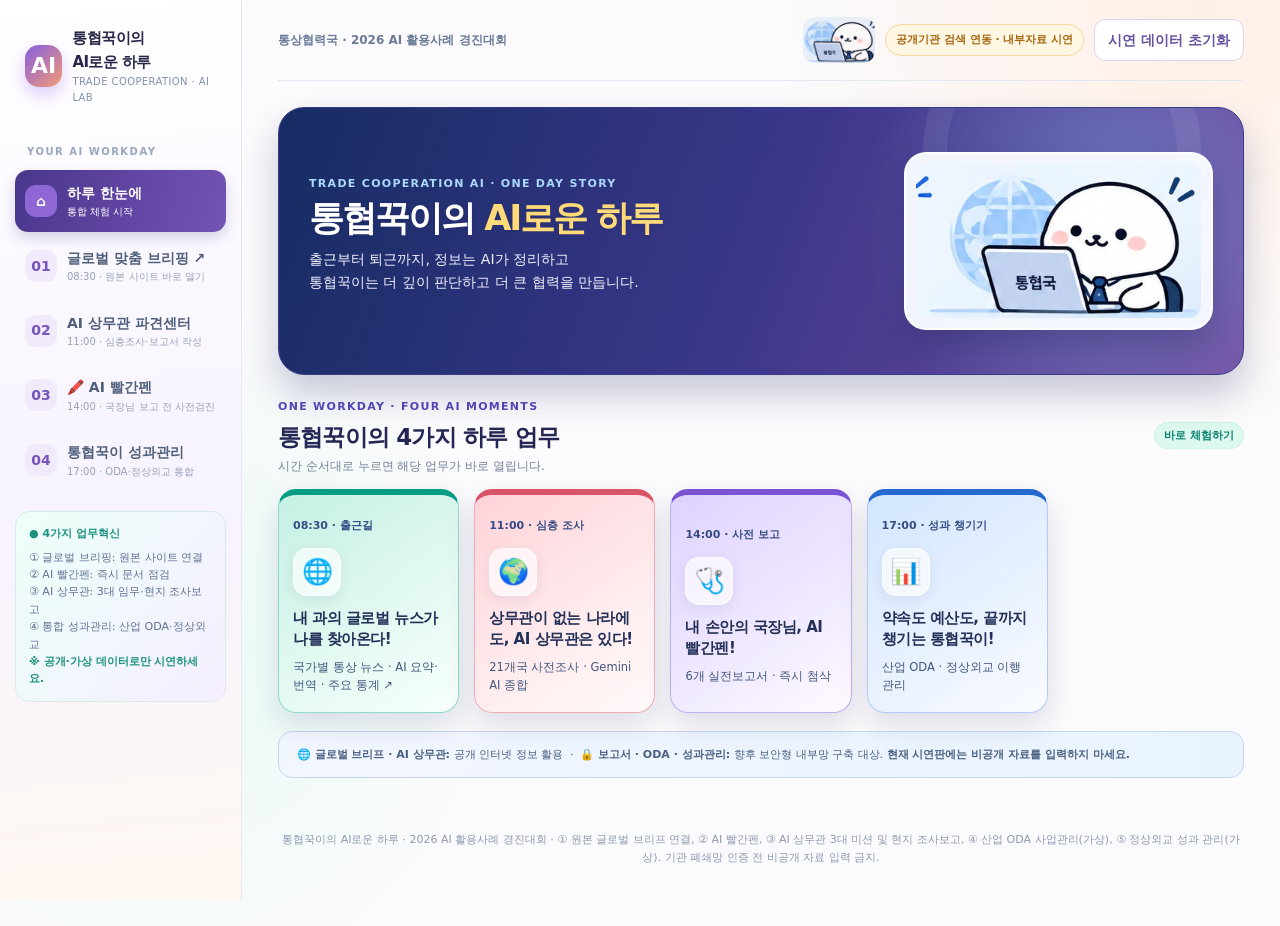
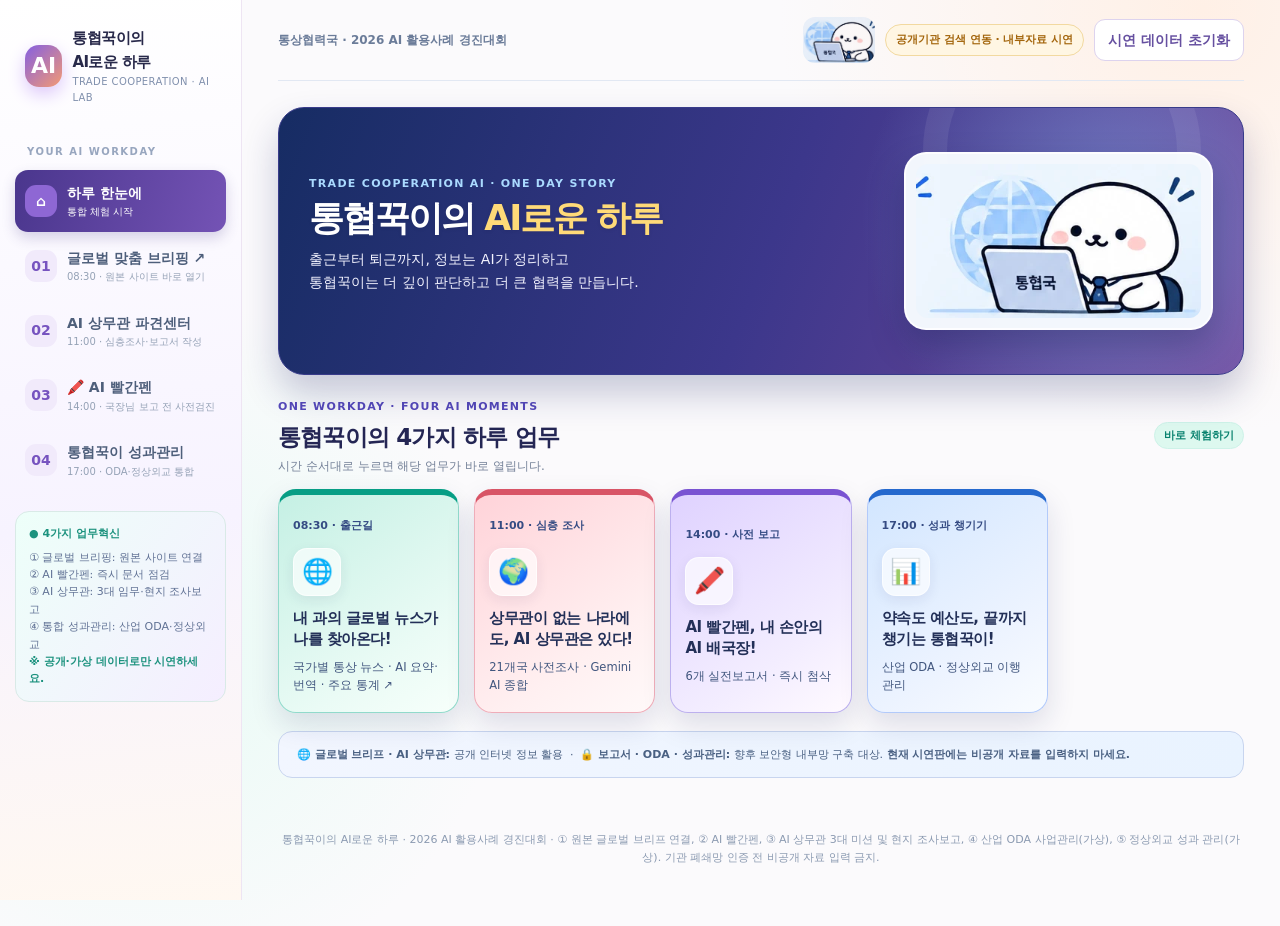
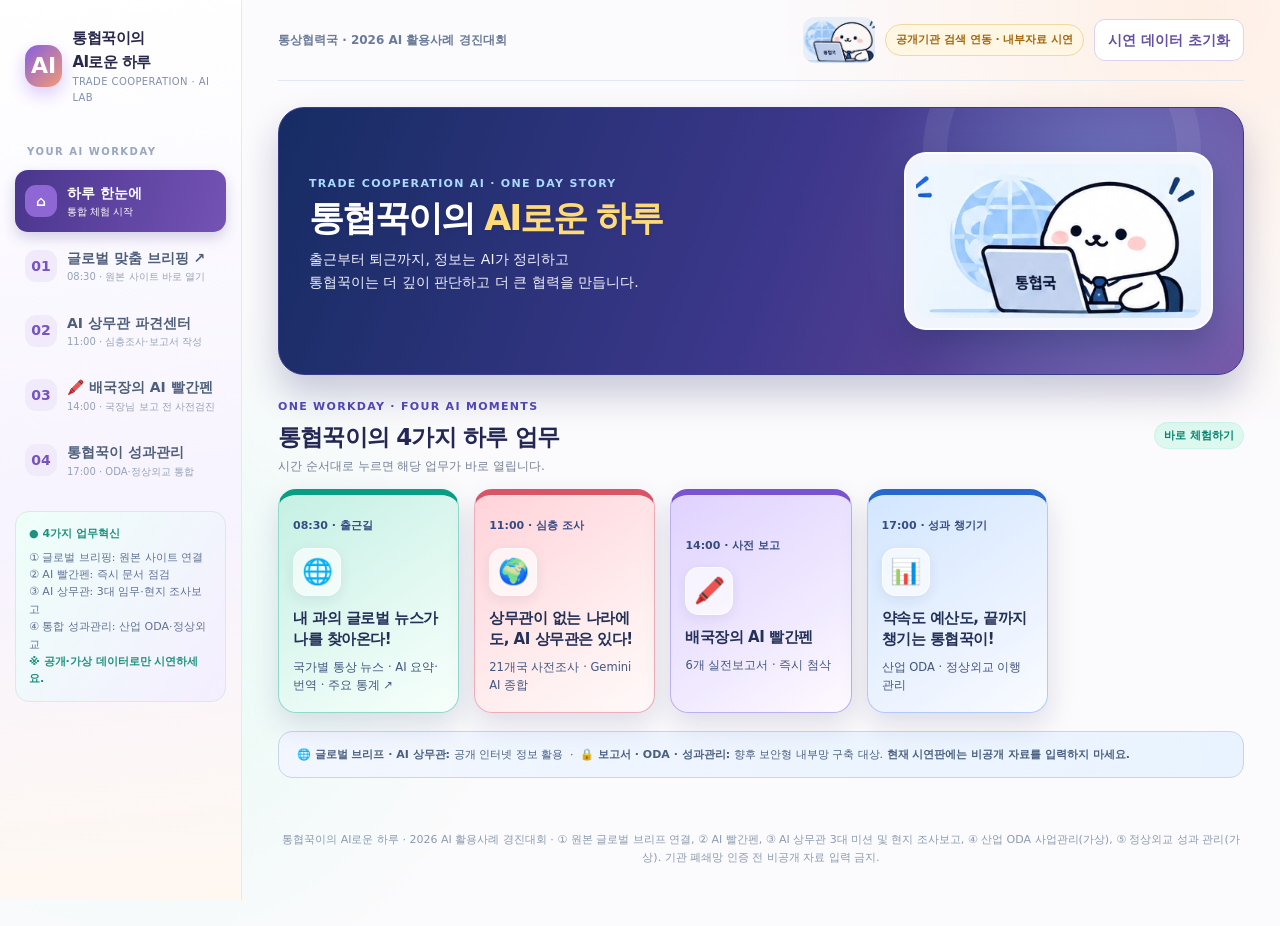
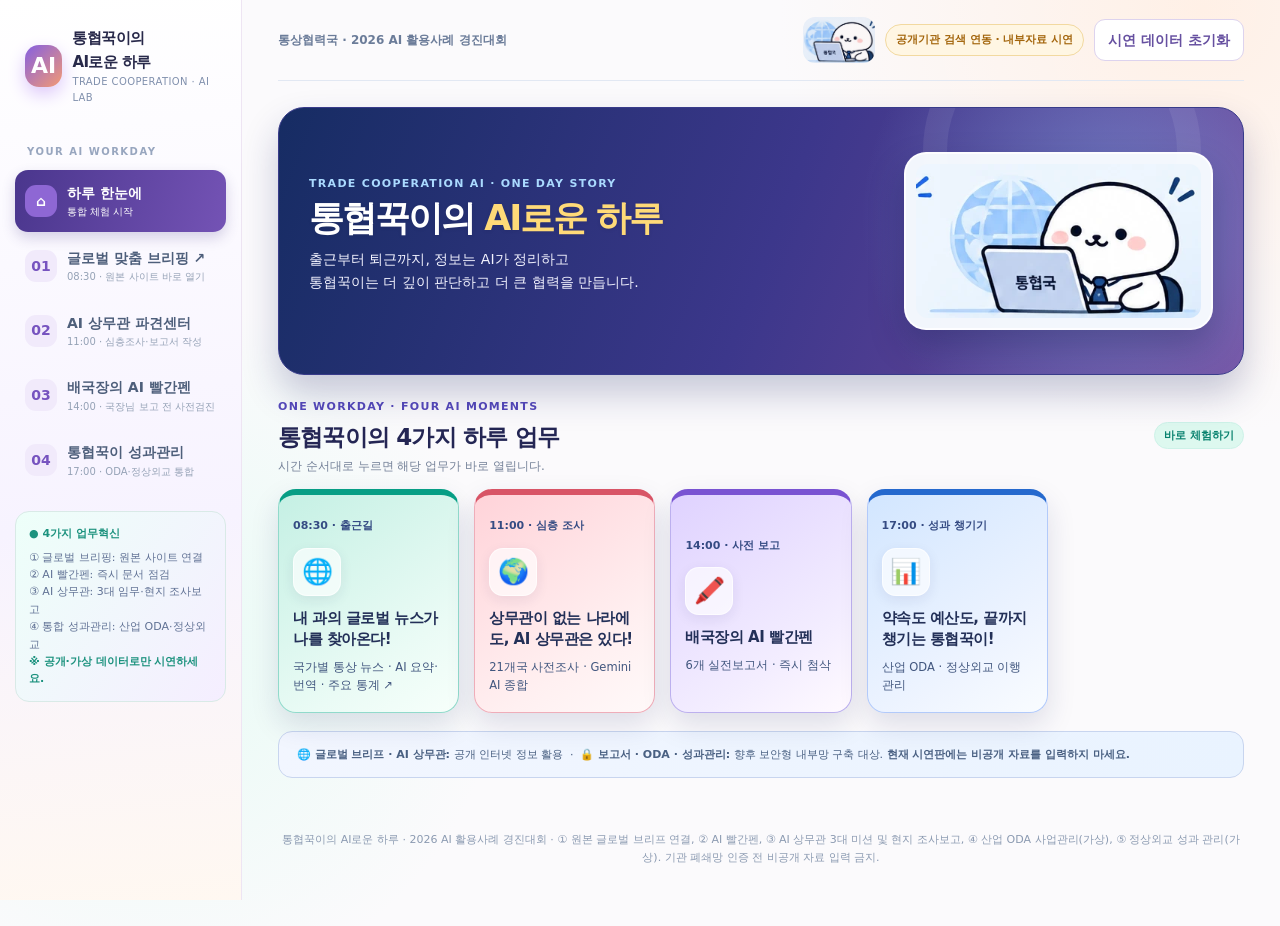
